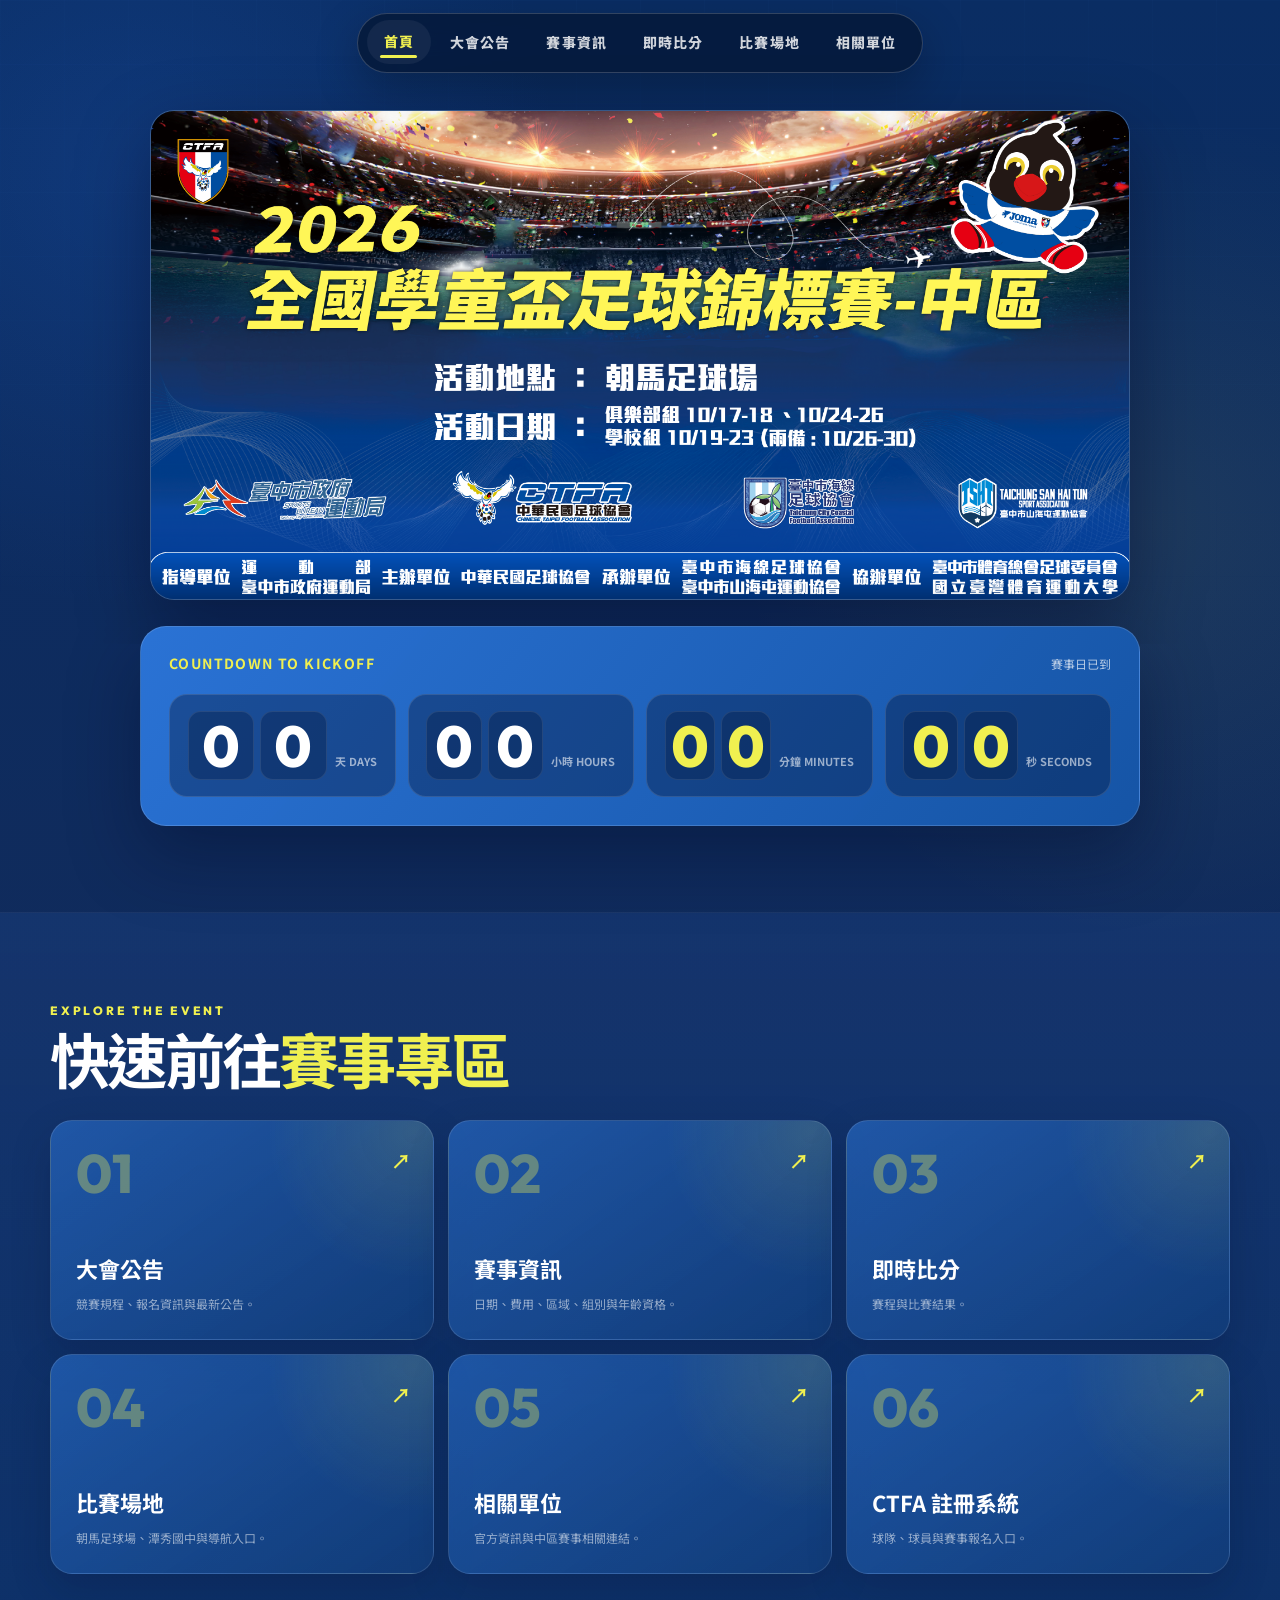
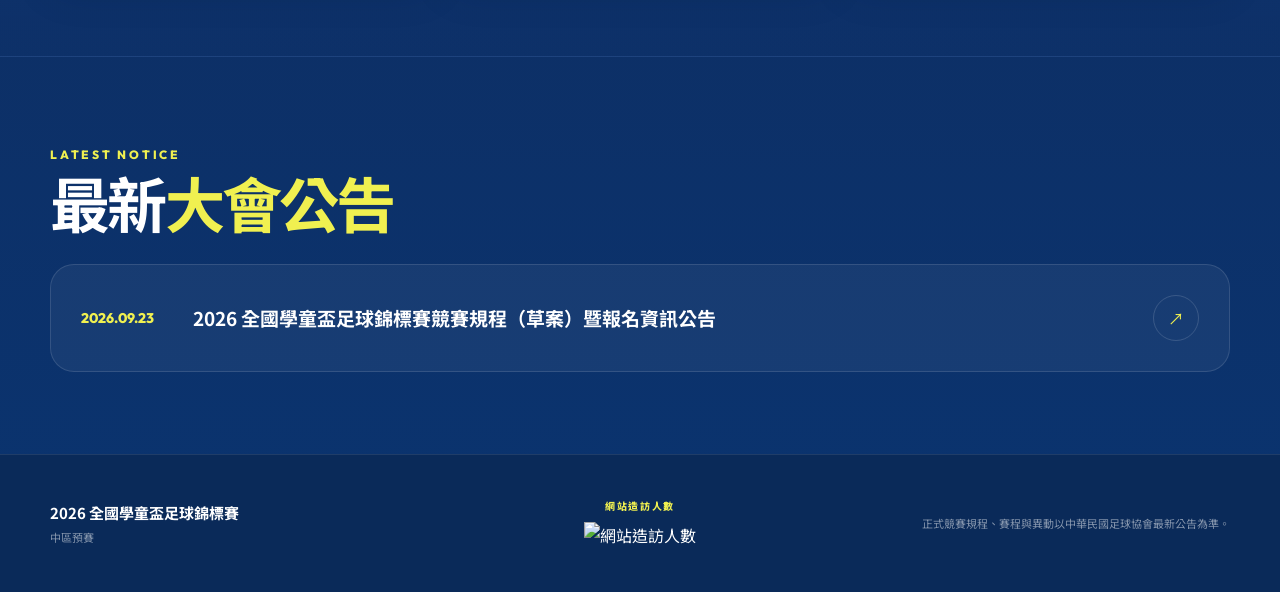
==== index.html @ fc4a9032 "Add files via upload" ====
<!DOCTYPE html>
<html lang="zh-Hant">
<head>
  <meta charset="UTF-8">
  <meta name="viewport" content="width=device-width, initial-scale=1">
  <meta name="description" content="2026 全國學童盃足球錦標賽中區預賽賽事資訊">
  <meta name="theme-color" content="#1554a6">
  <title>2026 全國學童盃足球錦標賽｜中區預賽</title>
  <link rel="preconnect" href="https://fonts.googleapis.com">
  <link rel="preconnect" href="https://fonts.gstatic.com" crossorigin>
  <link href="https://fonts.googleapis.com/css2?family=Noto+Sans+TC:wght@400;500;600;700;800;900&family=Outfit:wght@600;700;800&display=swap" rel="stylesheet">
  <link rel="stylesheet" href="style.css">
</head>
<body>
  <main class="site-main">
    <section class="home-hero">
      <div class="poster-stage" data-parallax data-reveal>
        <img src="主視覺.png" alt="2026 全國學童盃足球錦標賽中區主視覺">
        <div class="poster-sheen" aria-hidden="true"></div>
      </div>
    </section>

    <section class="countdown-section">
      <div class="countdown-panel" data-countdown-target="2026-10-17T00:00:00+08:00" data-reveal>
        <div class="countdown-header">
          <strong>COUNTDOWN TO KICKOFF</strong>
          <p class="countdown-caption">距離 10 月 17 日中區預賽首日</p>
        </div>
        <div class="countdown-grid" aria-label="賽事倒數">
          <div class="countdown-item" data-count-unit-name="days">
            <span class="count-digits" aria-label="天">
              <span class="count-digit" data-count-digit="days-tens">0</span>
              <span class="count-digit" data-count-digit="days-ones">0</span>
            </span>
            <small>天 DAYS</small>
          </div>
          <div class="countdown-item" data-count-unit-name="hours">
            <span class="count-digits" aria-label="小時">
              <span class="count-digit" data-count-digit="hours-tens">0</span>
              <span class="count-digit" data-count-digit="hours-ones">0</span>
            </span>
            <small>小時 HOURS</small>
          </div>
          <div class="countdown-item" data-count-unit-name="minutes">
            <span class="count-digits" aria-label="分鐘">
              <span class="count-digit" data-count-digit="minutes-tens">0</span>
              <span class="count-digit" data-count-digit="minutes-ones">0</span>
            </span>
            <small>分鐘 MINUTES</small>
          </div>
          <div class="countdown-item" data-count-unit-name="seconds">
            <span class="count-digits" aria-label="秒">
              <span class="count-digit" data-count-digit="seconds-tens">0</span>
              <span class="count-digit" data-count-digit="seconds-ones">0</span>
            </span>
            <small>秒 SECONDS</small>
          </div>
        </div>
      </div>
    </section>

    <section class="home-section alt">
      <div class="section-heading section-heading-single" data-reveal>
        <div>
          <span class="page-kicker">EXPLORE THE EVENT</span>
          <h2>快速前往<strong>賽事專區</strong></h2>
        </div>
      </div>
      <div class="gateway-grid">
        <a class="gateway-card" href="announcements.html" data-tilt data-reveal>
          <span class="gateway-index">01</span><b>↗</b>
          <h3>大會公告</h3><p>競賽規程、報名資訊與最新公告。</p>
        </a>
        <a class="gateway-card" href="event-info.html" data-tilt data-reveal data-reveal-delay="80">
          <span class="gateway-index">02</span><b>↗</b>
          <h3>賽事資訊</h3><p>日期、費用、區域、組別與年齡資格。</p>
        </a>
        <a class="gateway-card" href="live-scores.html" data-tilt data-reveal data-reveal-delay="160">
          <span class="gateway-index">03</span><b>↗</b>
          <h3>即時比分</h3><p>賽程與比賽結果。</p>
        </a>
        <a class="gateway-card" href="venue-map.html" data-tilt data-reveal>
          <span class="gateway-index">04</span><b>↗</b>
          <h3>比賽場地</h3><p>朝馬足球場、潭秀國中與導航入口。</p>
        </a>
        <a class="gateway-card" href="partners.html" data-tilt data-reveal data-reveal-delay="80">
          <span class="gateway-index">05</span><b>↗</b>
          <h3>相關單位</h3><p>官方資訊與中區賽事相關連結。</p>
        </a>
        <a class="gateway-card" href="https://ctfaid.ctfa.com.tw/" target="_blank" rel="noopener noreferrer" data-tilt data-reveal data-reveal-delay="160">
          <span class="gateway-index">06</span><b>↗</b>
          <h3>CTFA 註冊系統</h3><p>球隊、球員與賽事報名入口。</p>
        </a>
      </div>
    </section>

    <section class="home-section">
      <div class="section-heading section-heading-single" data-reveal>
        <div>
          <span class="page-kicker">LATEST NOTICE</span>
          <h2>最新<strong>大會公告</strong></h2>
        </div>
      </div>
      <article class="news-teaser" data-reveal>
        <time class="news-date" datetime="2026-09-23">2026.09.23</time>
        <div>
          <h3>2026 全國學童盃足球錦標賽競賽規程（草案）暨報名資訊公告</h3>
        </div>
        <a class="round-link" href="announcements.html" aria-label="前往大會公告">↗</a>
      </article>
    </section>
  </main>

  <script src="toolbar.js"></script>
  <script src="app.js"></script>
</body>
</html>
---- style.css ----
:root {
  --navy-950: #102b5c;
  --navy-900: #123d7a;
  --blue-800: #1554a6;
  --blue-700: #1e63c6;
  --blue-600: #2b74d6;
  --blue-500: #3b82f6;
  --event-yellow: #f0f050;
  --event-yellow-2: #fff86b;
  --paper: #f0f0f0;
  --white: #fff;
  --ink: #101010;
  --muted: #aebee2;
  --panel: rgba(12, 38, 86, .82);
  --line: rgba(255, 255, 255, .15);
  --shadow: 0 24px 70px rgba(0, 8, 35, .34);
  --radius: 24px;
  --header-height: 86px;
}

* { box-sizing: border-box; }
html {
  min-height: 100%;
  scroll-behavior: smooth;
  scroll-padding-top: calc(var(--header-height) + 20px);
}
body {
  min-height: 100vh;
  margin: 0;
  color: var(--white);
  background:
    radial-gradient(circle at 10% 8%, rgba(31, 94, 199, .24), transparent 27rem),
    radial-gradient(circle at 90% 24%, rgba(240, 240, 80, .07), transparent 26rem),
    linear-gradient(180deg, #0a2d63 0%, var(--navy-950) 45%, #0a3470 100%);
  font-family: "Noto Sans TC", "Microsoft JhengHei", system-ui, sans-serif;
  line-height: 1.7;
  overflow-x: hidden;
  -webkit-font-smoothing: antialiased;
}
body::before {
  content: "";
  position: fixed;
  inset: 0;
  z-index: -2;
  pointer-events: none;
  opacity: .18;
  background-image:
    linear-gradient(rgba(102, 157, 255, .16) 1px, transparent 1px),
    linear-gradient(90deg, rgba(102, 157, 255, .12) 1px, transparent 1px);
  background-size: 64px 64px;
  mask-image: linear-gradient(to bottom, rgba(0,0,0,.9), transparent 82%);
}
body.mobile-menu-open { overflow: hidden; }
a { color: inherit; }
img { display: block; max-width: 100%; }
button, select, input { font: inherit; }
button, a { -webkit-tap-highlight-color: transparent; }
::selection { color: var(--ink); background: var(--event-yellow); }

.global-header {
  position: fixed;
  inset: 0 0 auto;
  z-index: 1000;
  height: var(--header-height);
  display: flex;
  justify-content: center;
  align-items: center;
  padding: 14px 24px;
  pointer-events: none;
}
.desktop-nav {
  width: max-content;
  max-width: calc(100vw - 48px);
  min-height: 58px;
  padding: 7px 9px;
  display: flex;
  align-items: center;
  justify-content: center;
  gap: 2px;
  border: 1px solid rgba(255,255,255,.18);
  border-radius: 999px;
  background: rgba(7, 24, 54, .84);
  box-shadow: 0 16px 44px rgba(0,0,0,.25);
  backdrop-filter: blur(18px) saturate(135%);
  pointer-events: auto;
}
.nav-link {
  position: relative;
  padding: 10px 17px;
  color: rgba(255,255,255,.82);
  border-radius: 999px;
  text-decoration: none;
  font-size: 14px;
  font-weight: 800;
  letter-spacing: .08em;
  white-space: nowrap;
  transition: color .25s ease, background .25s ease, transform .25s ease;
}
.nav-link::after {
  content: "";
  position: absolute;
  left: 21%;
  right: 21%;
  bottom: 6px;
  height: 3px;
  background: var(--event-yellow);
  border-radius: 6px;
  transform: scaleX(0);
  transform-origin: center;
  transition: transform .25s ease;
}
.nav-link:hover,
.nav-link:focus-visible,
.nav-link.active {
  color: var(--event-yellow);
  background: rgba(255,255,255,.055);
  transform: translateY(-1px);
}
.nav-link.active::after,
.nav-link:hover::after { transform: scaleX(1); }
.mobile-topbar, .mobile-drawer, .mobile-overlay { display: none; }

.global-footer {
  position: relative;
  z-index: 3;
  padding: 42px 24px;
  border-top: 1px solid rgba(255,255,255,.09);
  background: #0a2a59;
}
.footer-inner {
  width: min(1180px, 100%);
  margin: 0 auto;
  display: grid;
  grid-template-columns: minmax(260px, 1fr) auto minmax(260px, 1fr);
  align-items: center;
  gap: 28px;
}
.footer-event { display: grid; gap: 2px; }
.footer-event strong { color: #fff; font-size: 15px; }
.footer-event span, .footer-inner > p {
  margin: 0;
  color: rgba(255,255,255,.5);
  font-size: 11px;
}
.visitor-counter {
  min-width: 150px;
  display: grid;
  justify-items: center;
  gap: 8px;
}
.visitor-counter span {
  color: var(--event-yellow);
  font-size: 10px;
  font-weight: 800;
  letter-spacing: .16em;
}
.visitor-counter img { min-height: 20px; }
.footer-inner > p { text-align: right; }

.site-main { min-height: calc(100vh - 140px); }
.content-shell { width: min(1180px, calc(100% - 48px)); margin: 0 auto; }

.home-hero {
  min-height: 0;
  position: relative;
  overflow: hidden;
  padding: calc(var(--header-height) + 24px) 24px 44px;
  isolation: isolate;
}
.poster-stage {
  width: min(980px, calc(100% - 80px));
  aspect-ratio: 2 / 1;
  position: relative;
  overflow: hidden;
  margin: 0 auto;
  border: 1px solid rgba(255,255,255,.16);
  border-radius: 24px;
  background: var(--navy-900);
  box-shadow: 0 26px 72px rgba(0,4,28,.38);
}
.poster-stage img {
  width: 100%;
  height: 100%;
  object-fit: cover;
  object-position: center;
  transform: translate(var(--parallax-x, 0), var(--parallax-y, 0)) scale(1.012);
  transition: transform .18s ease-out;
}
.poster-sheen {
  position: absolute;
  inset: 0;
  overflow: hidden;
  pointer-events: none;
}
.poster-sheen::after {
  content: "";
  width: 38%;
  height: 180%;
  position: absolute;
  left: -55%;
  top: -40%;
  opacity: .16;
  background: linear-gradient(90deg, transparent, #fff, transparent);
  transform: rotate(14deg);
  animation: posterSweep 7s ease-in-out infinite;
}
@keyframes posterSweep {
  0%, 22% { left: -55%; }
  65%, 100% { left: 125%; }
}
.page-kicker {
  color: var(--event-yellow);
  font-family: "Outfit", "Arial Black", sans-serif;
  font-size: 12px;
  font-weight: 800;
  letter-spacing: .23em;
  text-transform: uppercase;
}

.countdown-section {
  position: relative;
  z-index: 4;
  margin-top: -18px;
  padding: 0 24px 86px;
}
.countdown-panel {
  width: min(1000px, 100%);
  margin: 0 auto;
  padding: 25px 28px 28px;
  border: 1px solid rgba(255,255,255,.14);
  border-radius: 26px;
  background:
    linear-gradient(130deg, rgba(43,116,214,.96), rgba(21,84,166,.97)),
    var(--blue-800);
  box-shadow: 0 30px 70px rgba(0,10,40,.38);
}
.countdown-header {
  margin-bottom: 18px;
  display: flex;
  justify-content: space-between;
  align-items: center;
  gap: 16px;
}
.countdown-header strong { color: var(--event-yellow); font-size: 14px; letter-spacing: .1em; }
.countdown-caption { margin: 0; color: rgba(255,255,255,.68); font-size: 12px; }
.countdown-grid {
  display: grid;
  grid-template-columns: repeat(4, minmax(0, 1fr));
  gap: 12px;
}
.countdown-item {
  min-width: 0;
  padding: clamp(10px, 1.35vw, 16px) clamp(10px, 1.4vw, 18px);
  display: grid;
  grid-template-columns: 1fr auto;
  align-items: end;
  gap: clamp(5px, .7vw, 8px);
  overflow: hidden;
  border: 1px solid rgba(255,255,255,.12);
  border-radius: 18px;
  background: rgba(3,19,50,.36);
}
.countdown-item small {
  padding-bottom: 9px;
  color: rgba(255,255,255,.58);
  font-size: 11px;
  font-weight: 700;
}
.count-digits {
  min-width: 0;
  display: grid;
  grid-template-columns: repeat(2, minmax(0, 1fr));
  gap: clamp(3px, .45vw, 7px);
}
.count-digit {
  height: clamp(48px, 5.4vw, 69px);
  position: relative;
  display: grid;
  place-items: center;
  overflow: hidden;
  color: #fff;
  border: 1px solid rgba(255,255,255,.09);
  border-radius: clamp(9px, 1vw, 13px);
  background: rgba(4, 25, 62, .35);
  font-family: "Outfit", "Arial Black", sans-serif;
  font-size: clamp(2rem, 4.5vw, 4.1rem);
  font-weight: 800;
  line-height: 1;
  font-variant-numeric: tabular-nums;
}
.countdown-item[data-count-unit-name="minutes"] .count-digit,
.countdown-item[data-count-unit-name="seconds"] .count-digit { color: var(--event-yellow); }
.count-digit .roll-old,
.count-digit .roll-new {
  position: absolute;
  inset: 0;
  display: grid;
  place-items: center;
}
.count-digit .roll-new { transform: translateY(-100%); }
.count-digit.is-rolling .roll-old { animation: rollOutDown .7s cubic-bezier(.2,.75,.2,1) forwards; }
.count-digit.is-rolling .roll-new { animation: rollInDown .7s cubic-bezier(.2,.75,.2,1) forwards; }
@keyframes rollOutDown {
  from { transform: translateY(0); opacity: 1; }
  to { transform: translateY(100%); opacity: .1; }
}
@keyframes rollInDown {
  from { transform: translateY(-100%); opacity: .1; }
  to { transform: translateY(0); opacity: 1; }
}

.home-section { padding: 82px 24px; }
.home-section.alt {
  border-top: 1px solid rgba(255,255,255,.05);
  border-bottom: 1px solid rgba(255,255,255,.05);
  background: linear-gradient(180deg, rgba(59,130,246,.11), rgba(15,53,112,.22));
}
.section-heading {
  width: min(1180px, 100%);
  margin: 0 auto 32px;
  display: grid;
  grid-template-columns: 1fr minmax(280px, 470px);
  gap: 36px;
  align-items: end;
}
.section-heading-single { grid-template-columns: 1fr; }
.section-heading h2 {
  margin: 6px 0 0;
  color: #fff;
  font-size: clamp(2.2rem, 4.7vw, 4rem);
  line-height: 1;
  letter-spacing: -.045em;
}
.section-heading h2 strong { color: var(--event-yellow); }
.section-heading > p { margin: 0; color: rgba(255,255,255,.58); font-size: 13px; }

.gateway-grid {
  width: min(1180px, 100%);
  margin: 0 auto;
  display: grid;
  grid-template-columns: repeat(3, minmax(0, 1fr));
  gap: 14px;
}
.gateway-card {
  min-height: 220px;
  position: relative;
  overflow: hidden;
  padding: 25px;
  display: flex;
  flex-direction: column;
  border: 1px solid rgba(255,255,255,.12);
  border-radius: 22px;
  background:
    radial-gradient(circle at 95% 5%, rgba(240,240,80,.12), transparent 35%),
    linear-gradient(145deg, rgba(43,116,214,.56), rgba(18,61,122,.88));
  box-shadow: 0 15px 40px rgba(0,8,35,.18);
  text-decoration: none;
  transform: perspective(900px) rotateX(var(--tilt-x, 0deg)) rotateY(var(--tilt-y, 0deg));
  transform-style: preserve-3d;
  transition: transform .22s ease, border-color .22s ease, box-shadow .22s ease;
}
.gateway-card:hover {
  border-color: rgba(240,240,80,.48);
  box-shadow: 0 24px 55px rgba(8,53,130,.3);
}
.gateway-index {
  color: rgba(240,240,80,.34);
  font-family: "Outfit", sans-serif;
  font-size: 54px;
  font-weight: 800;
  line-height: 1;
}
.gateway-card h3 { margin: auto 0 6px; font-size: 22px; }
.gateway-card p { margin: 0; color: rgba(255,255,255,.55); font-size: 12px; }
.gateway-card b {
  position: absolute;
  right: 22px;
  top: 23px;
  color: var(--event-yellow);
  font-size: 20px;
}
.news-teaser {
  width: min(1180px, 100%);
  margin: 0 auto;
  padding: 30px;
  display: grid;
  grid-template-columns: auto 1fr auto;
  align-items: center;
  gap: 24px;
  border: 1px solid rgba(255,255,255,.12);
  border-radius: 24px;
  background: rgba(255,255,255,.05);
}
.news-date {
  min-width: 88px;
  color: var(--event-yellow);
  font-family: "Outfit", sans-serif;
  font-size: 14px;
  font-weight: 800;
}
.news-teaser h3 { margin: 0; font-size: 19px; }
.news-teaser p { margin: 5px 0 0; color: rgba(255,255,255,.55); font-size: 12px; }
.round-link {
  width: 46px;
  height: 46px;
  display: grid;
  place-items: center;
  border: 1px solid rgba(255,255,255,.15);
  border-radius: 50%;
  color: var(--event-yellow);
  text-decoration: none;
  transition: transform .25s ease, background .25s ease;
}
.round-link:hover { transform: rotate(-10deg) scale(1.08); background: rgba(240,240,80,.08); }

[data-reveal] {
  opacity: 0;
  transform: translateY(28px);
  transition: opacity .75s ease, transform .75s cubic-bezier(.2,.75,.2,1);
}
[data-reveal].is-visible { opacity: 1; transform: translateY(0); }

.page-hero {
  min-height: 370px;
  position: relative;
  overflow: hidden;
  display: grid;
  place-items: end start;
  padding: calc(var(--header-height) + 70px) 24px 62px;
  background:
    radial-gradient(circle at 82% 10%, rgba(240,240,80,.16), transparent 24rem),
    linear-gradient(135deg, rgba(59,130,246,.78), rgba(18,61,122,.98));
}
.page-hero::before {
  content: "";
  position: absolute;
  inset: 0;
  opacity: .23;
  background-image: url("主視覺.jpg");
  background-size: cover;
  background-position: center;
  mix-blend-mode: luminosity;
}
.page-hero::after {
  content: "";
  position: absolute;
  inset: auto 0 0;
  height: 55%;
  background: linear-gradient(transparent, #0d376f);
}
.page-hero-inner {
  width: min(1180px, 100%);
  margin: 0 auto;
  position: relative;
  z-index: 2;
}
.page-hero h1 {
  max-width: 800px;
  margin: 7px 0 10px;
  color: var(--event-yellow);
  font-size: clamp(3rem, 7vw, 6rem);
  font-weight: 900;
  line-height: .96;
  letter-spacing: -.055em;
  text-shadow: 0 .075em 0 var(--ink), 0 .14em .18em rgba(0,0,0,.38);
}
.page-hero p { max-width: 650px; margin: 0; color: rgba(255,255,255,.75); font-size: 14px; }
.page-content { padding: 68px 24px 96px; }

.notice-list {
  width: min(980px, 100%);
  margin: 0 auto;
  display: grid;
  gap: 14px;
}
.promo-banner {
  width: min(1100px, 100%);
  margin: 0 auto 34px;
  overflow: hidden;
  border: 1px solid rgba(255,255,255,.13);
  border-radius: 24px;
  box-shadow: var(--shadow);
  transform: perspective(1200px) rotateX(var(--tilt-x, 0deg)) rotateY(var(--tilt-y, 0deg));
  transition: transform .22s ease, box-shadow .25s ease;
}
.promo-banner:hover { box-shadow: 0 30px 80px rgba(9,55,135,.32); }
.promo-banner img { width: 100%; height: auto; }
.notice-card {
  padding: 25px 27px;
  display: grid;
  grid-template-columns: 110px 1fr auto;
  align-items: center;
  gap: 22px;
  border: 1px solid rgba(255,255,255,.11);
  border-radius: 20px;
  background: rgba(255,255,255,.045);
  transition: transform .24s ease, border-color .24s ease, background .24s ease;
}
.notice-card:hover {
  transform: translateX(5px);
  border-color: rgba(240,240,80,.34);
  background: rgba(59,130,246,.17);
}
.notice-card time { color: var(--event-yellow); font-family: "Outfit",sans-serif; font-weight: 800; }
.notice-card h2 { margin: 0; font-size: 18px; line-height: 1.5; }
.notice-card p { margin: 5px 0 0; color: rgba(255,255,255,.52); font-size: 12px; }
.notice-card a { color: var(--event-yellow); text-decoration: none; font-weight: 800; font-size: 13px; }
.status-pill {
  display: inline-flex;
  align-items: center;
  gap: 7px;
  width: max-content;
  padding: 5px 10px;
  border: 1px solid rgba(240,240,80,.25);
  border-radius: 999px;
  color: var(--event-yellow);
  background: rgba(240,240,80,.06);
  font-size: 10px;
  font-weight: 800;
  letter-spacing: .08em;
}
.status-pill::before {
  content: "";
  width: 6px;
  height: 6px;
  background: currentColor;
  border-radius: 50%;
  box-shadow: 0 0 12px currentColor;
}

.info-grid {
  width: min(1180px, 100%);
  margin: 0 auto 22px;
  display: grid;
  grid-template-columns: repeat(2, minmax(0, 1fr));
  gap: 14px;
}
.info-panel {
  min-height: 220px;
  padding: 27px;
  position: relative;
  overflow: hidden;
  border: 1px solid rgba(255,255,255,.11);
  border-radius: 22px;
  background: linear-gradient(145deg, rgba(59,130,246,.24), rgba(18,61,122,.82));
}
.info-panel .number {
  position: absolute;
  right: 18px;
  top: 10px;
  color: rgba(240,240,80,.10);
  font-family: "Outfit",sans-serif;
  font-size: 66px;
  font-weight: 800;
}
.info-panel > span { color: var(--event-yellow); font-size: 11px; font-weight: 800; letter-spacing: .12em; }
.info-panel h2 { max-width: 80%; margin: 36px 0 9px; font-size: clamp(22px,3vw,32px); line-height: 1.25; }
.info-panel p { margin: 0; color: rgba(255,255,255,.56); font-size: 12px; }
.category-panel {
  width: min(1180px, 100%);
  margin: 22px auto 0;
  padding: 26px;
  border: 1px solid rgba(255,255,255,.11);
  border-radius: 22px;
  background: rgba(255,255,255,.035);
}
.category-panel h2 { margin: 0 0 20px; font-size: 22px; }
.category-table-wrap { overflow-x: auto; }
.category-table { width: 100%; min-width: 720px; border-collapse: collapse; }
.category-table th, .category-table td {
  padding: 14px 16px;
  border-bottom: 1px solid rgba(255,255,255,.08);
  text-align: left;
  font-size: 12px;
}
.category-table thead th { color: rgba(255,255,255,.42); font-size: 10px; letter-spacing: .09em; }
.category-table tbody th { color: #fff; }
.category-table td.mark { color: var(--event-yellow); font-size: 14px; }
.category-table tr:last-child th, .category-table tr:last-child td { border-bottom: 0; }
.age-cards {
  width: min(1180px, 100%);
  margin: 14px auto 0;
  display: grid;
  grid-template-columns: repeat(3,minmax(0,1fr));
  gap: 12px;
}
.age-card {
  padding: 20px;
  border: 1px solid rgba(255,255,255,.10);
  border-radius: 18px;
  background: rgba(59,130,246,.13);
}
.age-card strong { display: block; color: var(--event-yellow); font-size: 14px; }
.age-card span { color: rgba(255,255,255,.58); font-size: 12px; }

.venue-grid {
  width: min(1080px, 100%);
  margin: 0 auto;
  display: grid;
  grid-template-columns: repeat(2,minmax(0,1fr));
  gap: 16px;
}
.venue-card {
  position: relative;
  overflow: hidden;
  border: 1px solid rgba(255,255,255,.12);
  border-radius: 24px;
  background:
    linear-gradient(150deg, rgba(59,130,246,.40), rgba(18,61,122,.90));
  transition: border-color .25s ease, box-shadow .25s ease;
}
.venue-card:hover { border-color: rgba(240,240,80,.38); box-shadow: 0 24px 55px rgba(6,51,135,.25); }
.venue-map-embed {
  width: 100%;
  aspect-ratio: 16 / 10;
  overflow: hidden;
  border-bottom: 1px solid rgba(255,255,255,.12);
}
.venue-map-embed iframe {
  width: 100%;
  height: 100%;
  display: block;
  border: 0;
}
.venue-card-body { padding: 24px 26px 26px; }
.venue-card-body > span { color: var(--event-yellow); font-size: 11px; font-weight: 800; }
.venue-card-body h2 { margin: 5px 0; font-size: 25px; }
.venue-card-body address { color: rgba(255,255,255,.68); font-size: 12px; font-style: normal; }
.venue-card-body a {
  display: inline-block;
  margin-top: 18px;
  color: var(--event-yellow);
  text-decoration: none;
  font-size: 12px;
  font-weight: 800;
}
.venue-note {
  width: min(1080px,100%);
  margin: 18px auto 0;
  color: rgba(255,255,255,.48);
  font-size: 11px;
  text-align: center;
}

.partner-grid {
  width: min(980px, 100%);
  margin: 0 auto;
  display: grid;
  grid-template-columns: repeat(3,minmax(0,1fr));
  gap: 16px;
}
.partner-card {
  min-height: 310px;
  padding: 28px;
  display: flex;
  flex-direction: column;
  align-items: center;
  justify-content: center;
  text-align: center;
  border: 1px solid rgba(255,255,255,.11);
  border-radius: 24px;
  background: rgba(255,255,255,.045);
  text-decoration: none;
  transition: transform .25s ease, border-color .25s ease, box-shadow .25s ease;
}
.partner-card:hover {
  transform: translateY(-5px);
  border-color: rgba(240,240,80,.34);
  box-shadow: 0 24px 55px rgba(8,48,120,.22);
}
.partner-logo {
  width: 100%;
  height: 138px;
  display: grid;
  place-items: center;
  margin-bottom: 18px;
  padding: 15px;
  border-radius: 18px;
  background: #fff;
}
.partner-logo img { max-width: 78%; max-height: 108px; object-fit: contain; }
.partner-card > span { color: var(--event-yellow); font-size: 10px; font-weight: 800; letter-spacing: .12em; }
.partner-card strong { margin-top: 8px; font-size: 20px; }
.partner-card small { margin-top: 4px; color: rgba(255,255,255,.48); font-family:"Outfit",sans-serif; }

.scores-shell { width: min(1100px,100%); margin: 0 auto; }
.scores-waiting {
  min-height: 400px;
  padding: 50px 24px;
  display: grid;
  place-items: center;
  text-align: center;
  border: 1px solid rgba(255,255,255,.12);
  border-radius: 26px;
  background:
    radial-gradient(circle at center, rgba(59,130,246,.30), transparent 54%),
    rgba(255,255,255,.035);
}
.waiting-icon {
  width: 94px;
  height: 94px;
  position: relative;
  display: grid;
  place-items: center;
  margin: 0 auto 20px;
  border: 1px solid rgba(240,240,80,.35);
  border-radius: 50%;
  color: var(--event-yellow);
  font-size: 39px;
}
.waiting-icon::before, .waiting-icon::after {
  content: "";
  position: absolute;
  inset: -8px;
  border: 1px solid rgba(240,240,80,.13);
  border-radius: 50%;
  animation: pulseRing 2.3s ease-out infinite;
}
.waiting-icon::after { animation-delay: 1.1s; }
@keyframes pulseRing {
  from { transform: scale(.88); opacity: .85; }
  to { transform: scale(1.35); opacity: 0; }
}
.scores-waiting h2 { margin: 0; color: var(--event-yellow); font-size: clamp(2rem,5vw,3.6rem); }
.scores-waiting p { max-width: 570px; margin: 12px auto 0; color: rgba(255,255,255,.58); font-size: 13px; }
.score-toolbar {
  margin-bottom: 20px;
  display: flex;
  align-items: center;
  justify-content: space-between;
  gap: 14px;
}
.score-select {
  min-width: 290px;
  padding: 12px 42px 12px 17px;
  color: #fff;
  border: 1px solid rgba(255,255,255,.16);
  border-radius: 999px;
  background: #1554a6;
  outline: 0;
}
.score-updated { color: rgba(255,255,255,.45); font-size: 11px; }
.score-output { display: grid; gap: 22px; }
.score-day {
  padding: 22px;
  border: 1px solid rgba(255,255,255,.10);
  border-radius: 22px;
  background: rgba(255,255,255,.035);
}
.score-day h3 {
  width: max-content;
  margin: 0 0 14px;
  padding: 5px 11px;
  color: var(--ink);
  border-radius: 999px;
  background: var(--event-yellow);
  font-size: 12px;
}
.score-list { display: grid; gap: 8px; }
.score-row {
  padding: 14px 16px;
  border: 1px solid rgba(255,255,255,.07);
  border-radius: 15px;
  background: rgba(8,30,68,.62);
}
.score-meta { margin-bottom: 7px; color: rgba(255,255,255,.45); font-size: 10px; }
.score-core {
  display: grid;
  grid-template-columns: minmax(0,1fr) 88px minmax(0,1fr);
  align-items: center;
  gap: 10px;
}
.score-core strong { font-size: 14px; }
.score-core strong:first-child { text-align: right; }
.score-core strong:last-child { text-align: left; }
.score-core b { color: var(--event-yellow); text-align: center; font-family:"Outfit",sans-serif; font-size: 23px; }
.score-empty {
  padding: 60px 20px;
  color: rgba(255,255,255,.56);
  text-align: center;
  border: 1px dashed rgba(255,255,255,.15);
  border-radius: 18px;
}

@media (max-width: 1000px) {
  .gateway-grid { grid-template-columns: repeat(2,minmax(0,1fr)); }
  .footer-inner { grid-template-columns: 1fr auto; }
  .footer-inner > p { grid-column: 1 / -1; text-align: center; }
  .partner-grid { grid-template-columns: repeat(2,minmax(0,1fr)); }
}

@media (max-width: 820px) {
  :root { --header-height: 72px; }
  .global-header {
    height: var(--header-height);
    display: block;
    padding: 10px 12px;
    pointer-events: none;
  }
  .desktop-nav { display: none; }
  .mobile-topbar {
    width: 100%;
    height: 52px;
    position: relative;
    z-index: 1003;
    display: grid;
    grid-template-columns: 42px minmax(0, 1fr) 42px;
    align-items: center;
    border: 1px solid rgba(255,255,255,.17);
    border-radius: 17px;
    background: rgba(18,61,122,.90);
    box-shadow: 0 12px 35px rgba(0,0,0,.24);
    backdrop-filter: blur(16px);
    pointer-events: auto;
  }
  .mobile-title {
    grid-column: 2;
    justify-self: center;
    color: #fff;
    text-decoration: none;
    font-size: 14px;
    font-weight: 900;
    letter-spacing: .08em;
  }
  .menu-toggle {
    width: 42px;
    height: 42px;
    position: static;
    grid-column: 3;
    justify-self: end;
    border: 0;
    border-radius: 13px;
    background: transparent;
    cursor: pointer;
  }
  .menu-toggle span {
    width: 20px;
    height: 2px;
    display: block;
    margin: 4px auto;
    background: var(--event-yellow);
    transition: transform .25s ease, opacity .25s ease;
  }
  .menu-toggle.open span:nth-child(1) { transform: translateY(6px) rotate(45deg); }
  .menu-toggle.open span:nth-child(2) { opacity: 0; }
  .menu-toggle.open span:nth-child(3) { transform: translateY(-6px) rotate(-45deg); }
  .mobile-overlay {
    display: block;
    position: fixed;
    inset: 0;
    z-index: 1001;
    opacity: 0;
    background: rgba(0,6,22,.66);
    backdrop-filter: blur(3px);
    transition: opacity .28s ease;
    pointer-events: none;
  }
  .mobile-overlay.open { opacity: 1; pointer-events: auto; }
  .mobile-drawer {
    width: min(86vw, 390px);
    height: 100dvh;
    position: fixed;
    top: 0;
    right: 0;
    z-index: 1002;
    padding: 28px 25px 40px;
    display: flex;
    flex-direction: column;
    gap: 5px;
    border-left: 1px solid rgba(255,255,255,.12);
    background:
      radial-gradient(circle at 100% 0%, rgba(240,240,80,.10), transparent 30%),
      rgba(6,20,47,.97);
    box-shadow: -25px 0 60px rgba(0,0,0,.35);
    transform: translateX(105%);
    transition: transform .35s cubic-bezier(.2,.75,.2,1);
    pointer-events: auto;
  }
  .mobile-drawer.open { transform: translateX(0); }
  .mobile-drawer-head {
    margin: 40px 0 20px;
    padding-bottom: 20px;
    display: grid;
    border-bottom: 1px solid rgba(255,255,255,.10);
  }
  .mobile-drawer-head strong { color: var(--event-yellow); font-size: 23px; }
  .mobile-drawer-head small { color: rgba(255,255,255,.45); font-size: 10px; }
  .mobile-drawer .nav-link {
    padding: 12px 4px;
    border-radius: 0;
    border-bottom: 1px solid rgba(255,255,255,.06);
    font-size: 16px;
  }
  .mobile-drawer .nav-link::after { display: none; }
  .home-hero {
    min-height: 0;
    padding: 94px 14px 38px;
  }
  .poster-stage {
    width: min(720px, 100%);
    border-radius: 18px;
  }
  .poster-stage img { transform: scale(1.005); }
  .countdown-section { margin-top: 0; padding: 0 18px 64px; }
  .countdown-panel { padding: 20px; }
  .countdown-header { align-items: flex-start; flex-direction: column; gap: 3px; }
  .countdown-grid { grid-template-columns: repeat(2, minmax(0, 1fr)); }
  .section-heading { grid-template-columns: 1fr; gap: 13px; }
  .gateway-grid { grid-template-columns: 1fr 1fr; }
  .news-teaser { grid-template-columns: 1fr auto; }
  .news-date { grid-column: 1 / -1; }
  .info-grid { grid-template-columns: 1fr; }
  .age-cards { grid-template-columns: 1fr; }
  .venue-grid, .partner-grid { grid-template-columns: 1fr; }
  .venue-map-embed {
    aspect-ratio: auto;
    height: 150px;
  }
  .notice-card { grid-template-columns: 1fr auto; }
  .notice-card time { grid-column: 1 / -1; }
  .page-hero { min-height: 330px; padding: 120px 20px 50px; }
  .page-content { padding: 52px 18px 80px; }
  .footer-inner { grid-template-columns: 1fr; text-align: center; justify-items: center; }
  .footer-event { justify-items: center; }
  .footer-inner > p { grid-column: auto; text-align: center; }
}

@media (max-width: 560px) {
  .home-hero { min-height: 0; }
  .venue-map-embed { height: 120px; }
  .countdown-panel { border-radius: 20px; padding: 17px 13px 15px; }
  .countdown-grid { grid-template-columns: repeat(2, minmax(0, 1fr)); gap: 7px; }
  .countdown-item {
    min-height: 86px;
    padding: 9px 7px 8px;
    grid-template-columns: 1fr;
    gap: 0;
    align-items: center;
    text-align: center;
  }
  .countdown-item small { padding: 0; font-size: 9px; order: 2; }
  .count-digits { width: 100%; gap: 4px; }
  .count-digit {
    height: clamp(42px, 12vw, 52px);
    border-radius: 9px;
    font-size: clamp(1.9rem, 9vw, 2.8rem);
  }
  .home-section { padding: 64px 18px; }
  .gateway-grid {
    grid-template-columns: repeat(3, minmax(0, 1fr));
    gap: 8px;
  }
  .gateway-card {
    min-height: 108px;
    padding: 12px 9px;
    align-items: center;
    justify-content: center;
    text-align: center;
    border-radius: 15px;
  }
  .gateway-index { display: none; }
  .gateway-card h3 {
    margin: 0;
    font-size: 13px;
    line-height: 1.35;
  }
  .gateway-card p { display: none; }
  .gateway-card b {
    right: 8px;
    top: 6px;
    font-size: 12px;
  }
  .news-teaser { padding: 22px; }
  .news-teaser h3 { font-size: 16px; }
  .page-hero h1 { font-size: clamp(2.8rem, 15vw, 4.6rem); }
  .notice-card { padding: 20px; }
  .notice-card h2 { font-size: 16px; }
  .notice-card a { font-size: 0; }
  .notice-card a::after { content: "↗"; font-size: 18px; }
  .info-panel { min-height: 195px; padding: 22px; }
  .info-panel h2 { max-width: 86%; margin-top: 30px; }
  .category-panel { padding: 18px; }
  .venue-card { min-height: 280px; padding: 23px; }
  .partner-card { min-height: 280px; padding: 22px; }
  .score-toolbar { align-items: stretch; flex-direction: column; }
  .score-select { width: 100%; min-width: 0; }
  .score-day { padding: 14px 10px; }
  .score-row { padding: 13px 10px; }
  .score-meta { white-space: normal; line-height: 1.5; }
  .score-core { grid-template-columns: minmax(0,1fr) 58px minmax(0,1fr); gap: 5px; }
  .score-core strong { font-size: 12px; line-height: 1.35; word-break: break-word; }
  .score-core b { font-size: 19px; }
}

@media (prefers-reduced-motion: reduce) {
  html { scroll-behavior: auto; }
  *, *::before, *::after {
    animation-duration: .01ms !important;
    animation-iteration-count: 1 !important;
    transition-duration: .01ms !important;
  }
  [data-reveal] { opacity: 1; transform: none; }
}
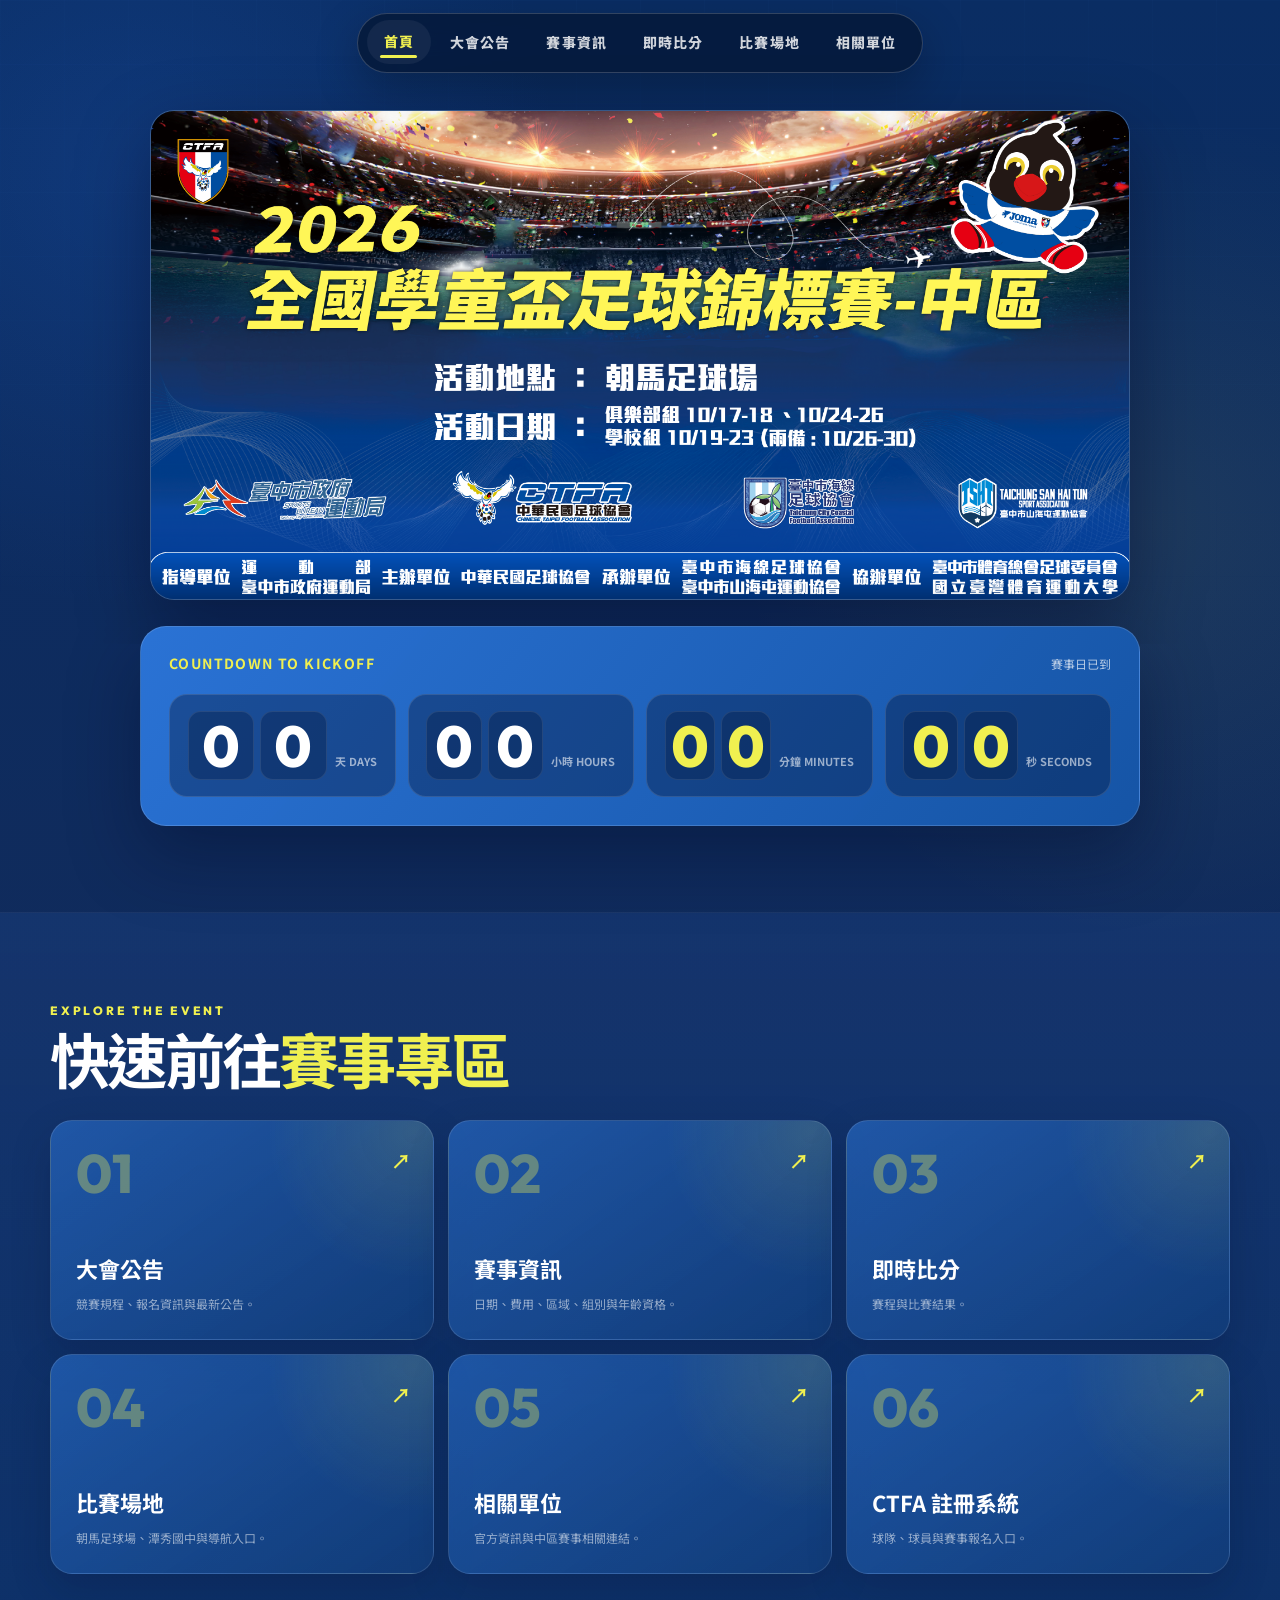
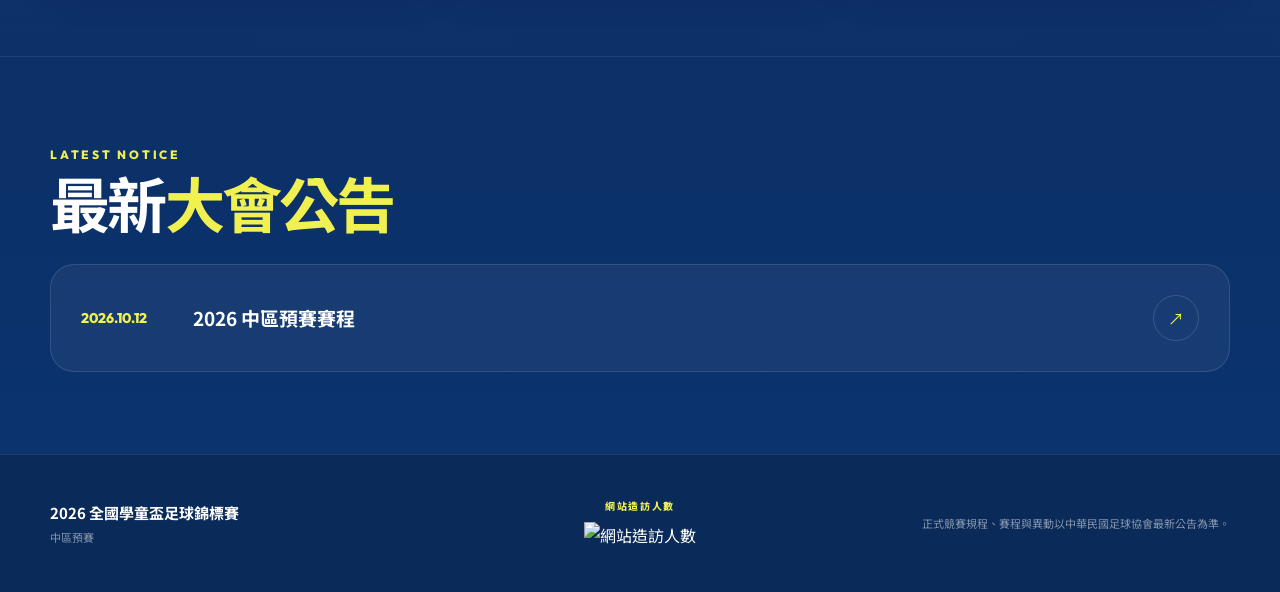
==== commit 0ab5997b: "Add files via upload" ====
--- a/index.html
+++ b/index.html
@@ -102,9 +102,9 @@
         </div>
       </div>
       <article class="news-teaser" data-reveal>
-        <time class="news-date" datetime="2026-09-23">2026.09.23</time>
+        <time class="news-date" datetime="2026-10-12">2026.10.12</time>
         <div>
-          <h3>2026 全國學童盃足球錦標賽競賽規程（草案）暨報名資訊公告</h3>
+          <h3>2026 中區預賽賽程</h3>
         </div>
         <a class="round-link" href="announcements.html" aria-label="前往大會公告">↗</a>
       </article>
--- a/style.css
+++ b/style.css
@@ -19,6 +19,7 @@
 }
 
 * { box-sizing: border-box; }
+[hidden] { display: none !important; }
 html {
   min-height: 100%;
   scroll-behavior: smooth;
@@ -642,13 +643,26 @@
   text-align: center;
 }
 
+.partner-groups {
+  width: min(980px, 100%);
+  margin: 0 auto;
+  display: grid;
+  gap: 44px;
+}
+.partner-group h2 {
+  margin: 0 0 18px;
+  padding-left: 16px;
+  border-left: 4px solid var(--event-yellow);
+  font-size: clamp(19px, 2.5vw, 24px);
+  line-height: 1.4;
+}
 .partner-grid {
   width: min(980px, 100%);
-  margin: 0 auto;
-  display: grid;
-  grid-template-columns: repeat(3,minmax(0,1fr));
+  display: grid;
+  grid-template-columns: repeat(2,minmax(0,1fr));
   gap: 16px;
 }
+.partner-grid-single { width: calc((100% - 16px) / 2); grid-template-columns: minmax(0,1fr); }
 .partner-card {
   min-height: 310px;
   padding: 28px;
@@ -679,6 +693,7 @@
   background: #fff;
 }
 .partner-logo img { max-width: 78%; max-height: 108px; object-fit: contain; }
+.partner-logo-joma { background: #102c5e; }
 .partner-card > span { color: var(--event-yellow); font-size: 10px; font-weight: 800; letter-spacing: .12em; }
 .partner-card strong { margin-top: 8px; font-size: 20px; }
 .partner-card small { margin-top: 4px; color: rgba(255,255,255,.48); font-family:"Outfit",sans-serif; }
@@ -723,22 +738,100 @@
 }
 .scores-waiting h2 { margin: 0; color: var(--event-yellow); font-size: clamp(2rem,5vw,3.6rem); }
 .scores-waiting p { max-width: 570px; margin: 12px auto 0; color: rgba(255,255,255,.58); font-size: 13px; }
-.score-toolbar {
-  margin-bottom: 20px;
+.score-filter-panel {
+  margin-bottom: 26px;
+  padding: 24px;
+  display: grid;
+  gap: 18px;
+  border: 1px solid rgba(255,255,255,.12);
+  border-radius: 24px;
+  background:
+    radial-gradient(circle at 0 0, rgba(59,130,246,.24), transparent 38%),
+    rgba(255,255,255,.035);
+}
+.score-filter-step {
+  display: grid;
+  grid-template-columns: minmax(175px, .7fr) minmax(0, 2fr);
+  align-items: center;
+  gap: 20px;
+}
+.score-filter-step[hidden] { display: none; }
+.score-filter-heading {
+  display: flex;
+  align-items: center;
+  gap: 12px;
+}
+.score-filter-index {
+  width: 38px;
+  height: 38px;
+  display: grid;
+  place-items: center;
+  flex: 0 0 auto;
+  color: var(--event-yellow);
+  border: 1px solid rgba(240,240,80,.3);
+  border-radius: 12px;
+  background: rgba(240,240,80,.07);
+  font-family: "Outfit", sans-serif;
+  font-size: 12px;
+  font-weight: 800;
+}
+.score-filter-heading div { display: grid; line-height: 1.3; }
+.score-filter-heading small {
+  color: rgba(255,255,255,.38);
+  font-family: "Outfit", sans-serif;
+  font-size: 9px;
+  font-weight: 800;
+  letter-spacing: .14em;
+}
+.score-filter-heading strong { margin-top: 3px; font-size: 15px; }
+.score-choice-grid {
+  min-width: 0;
+  display: grid;
+  gap: 10px;
+}
+.score-choice-grid-main { grid-template-columns: repeat(2, minmax(0, 1fr)); }
+.score-choice-grid-age { grid-template-columns: repeat(3, minmax(0, 1fr)); }
+.score-choice {
+  min-height: 72px;
+  padding: 11px 16px;
+  display: grid;
+  place-items: center;
+  align-content: center;
+  color: #fff;
+  border: 1px solid rgba(255,255,255,.13);
+  border-radius: 16px;
+  background: rgba(21,84,166,.58);
+  cursor: pointer;
+  transition: transform .2s ease, border-color .2s ease, background .2s ease, box-shadow .2s ease;
+}
+.score-choice:hover {
+  transform: translateY(-2px);
+  border-color: rgba(240,240,80,.4);
+}
+.score-choice.active {
+  color: var(--ink);
+  border-color: var(--event-yellow);
+  background: var(--event-yellow);
+  box-shadow: 0 12px 30px rgba(0,0,0,.18);
+}
+.score-choice span { font-size: 16px; font-weight: 900; }
+.score-choice small {
+  margin-top: 2px;
+  opacity: .58;
+  font-family: "Outfit", sans-serif;
+  font-size: 8px;
+  font-weight: 800;
+  letter-spacing: .12em;
+}
+.score-filter-status {
+  padding-top: 14px;
   display: flex;
   align-items: center;
   justify-content: space-between;
   gap: 14px;
-}
-.score-select {
-  min-width: 290px;
-  padding: 12px 42px 12px 17px;
-  color: #fff;
-  border: 1px solid rgba(255,255,255,.16);
-  border-radius: 999px;
-  background: #1554a6;
-  outline: 0;
-}
+  border-top: 1px solid rgba(255,255,255,.08);
+}
+.score-filter-status > strong { color: var(--event-yellow); font-size: 13px; }
 .score-updated { color: rgba(255,255,255,.45); font-size: 11px; }
 .score-output { display: grid; gap: 22px; }
 .score-day {
@@ -763,7 +856,22 @@
   border-radius: 15px;
   background: rgba(8,30,68,.62);
 }
-.score-meta { margin-bottom: 7px; color: rgba(255,255,255,.45); font-size: 10px; }
+.score-meta {
+  display: grid;
+  grid-template-columns: minmax(0, 1fr) max-content minmax(0, 1fr);
+  align-items: start;
+  gap: 8px;
+  margin-bottom: 10px;
+  color: rgba(255,255,255,.65);
+  font-size: 11px;
+  line-height: 1.5;
+  font-weight: 700;
+}
+.score-meta-match { min-width: 0; text-align: left; }
+.score-meta-time { color: #fff; text-align: center; white-space: nowrap; font-variant-numeric: tabular-nums; }
+.score-meta-field { min-width: 0; text-align: right; overflow-wrap: anywhere; }
+.score-refresh-status { display: flex; align-items: center; gap: 12px; }
+.score-refresh-note { color: rgba(255,255,255,.55); font-size: 11px; }
 .score-core {
   display: grid;
   grid-template-columns: minmax(0,1fr) 88px minmax(0,1fr);
@@ -781,6 +889,7 @@
   border: 1px dashed rgba(255,255,255,.15);
   border-radius: 18px;
 }
+.score-prompt { padding: 38px 20px; }
 
 @media (max-width: 1000px) {
   .gateway-grid { grid-template-columns: repeat(2,minmax(0,1fr)); }
@@ -912,12 +1021,14 @@
   .info-grid { grid-template-columns: 1fr; }
   .age-cards { grid-template-columns: 1fr; }
   .venue-grid, .partner-grid { grid-template-columns: 1fr; }
+  .partner-grid-single { width: 100%; }
   .venue-map-embed {
     aspect-ratio: auto;
     height: 150px;
   }
   .notice-card { grid-template-columns: 1fr auto; }
   .notice-card time { grid-column: 1 / -1; }
+  .score-filter-step { grid-template-columns: 1fr; gap: 12px; }
   .page-hero { min-height: 330px; padding: 120px 20px 50px; }
   .page-content { padding: 52px 18px 80px; }
   .footer-inner { grid-template-columns: 1fr; text-align: center; justify-items: center; }
@@ -981,12 +1092,19 @@
   .info-panel h2 { max-width: 86%; margin-top: 30px; }
   .category-panel { padding: 18px; }
   .venue-card { min-height: 280px; padding: 23px; }
+  .partner-groups { gap: 32px; }
+  .partner-group h2 { margin-bottom: 14px; }
   .partner-card { min-height: 280px; padding: 22px; }
-  .score-toolbar { align-items: stretch; flex-direction: column; }
-  .score-select { width: 100%; min-width: 0; }
+  .score-filter-panel { padding: 16px; gap: 16px; border-radius: 20px; }
+  .score-choice-grid-main { grid-template-columns: repeat(2, minmax(0, 1fr)); }
+  .score-choice-grid-age { grid-template-columns: repeat(3, minmax(0, 1fr)); gap: 7px; }
+  .score-choice { min-height: 62px; padding: 8px 6px; border-radius: 13px; }
+  .score-choice span { font-size: 13px; }
+  .score-filter-status { align-items: flex-start; flex-direction: column; gap: 4px; }
   .score-day { padding: 14px 10px; }
   .score-row { padding: 13px 10px; }
-  .score-meta { white-space: normal; line-height: 1.5; }
+  .score-meta { gap: 5px; font-size: 10px; }
+  .score-meta-time { font-size: 10px; }
   .score-core { grid-template-columns: minmax(0,1fr) 58px minmax(0,1fr); gap: 5px; }
   .score-core strong { font-size: 12px; line-height: 1.35; word-break: break-word; }
   .score-core b { font-size: 19px; }
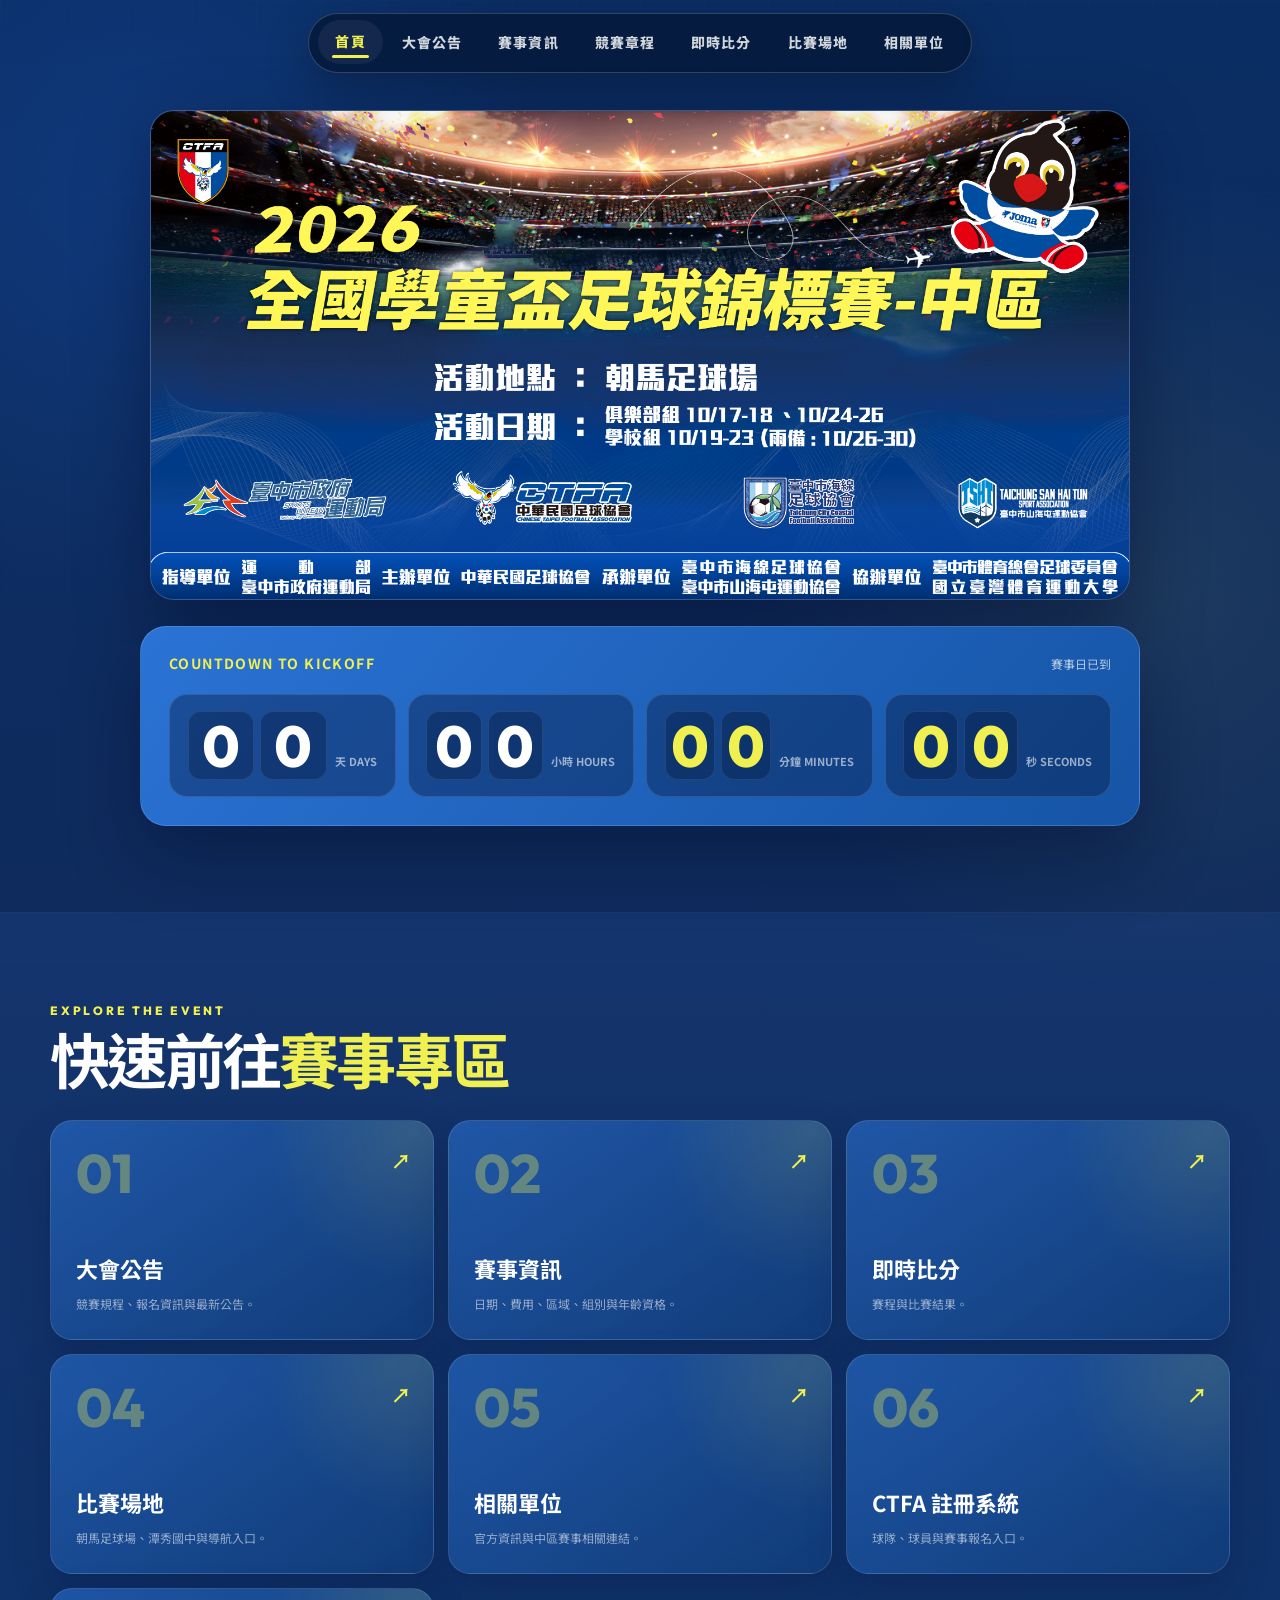
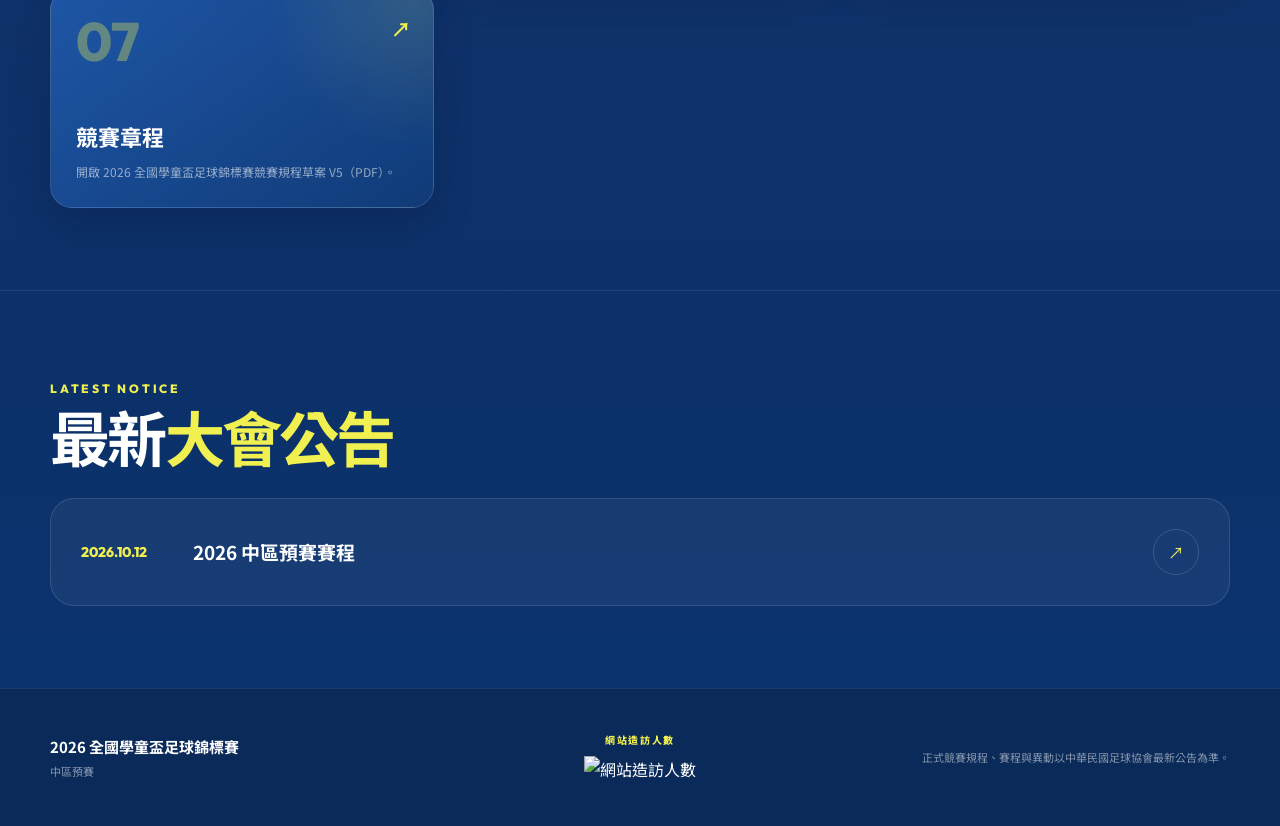
==== commit 3ecdf5aa: "Add files via upload" ====
--- a/index.html
+++ b/index.html
@@ -91,6 +91,10 @@
           <span class="gateway-index">06</span><b>↗</b>
           <h3>CTFA 註冊系統</h3><p>球隊、球員與賽事報名入口。</p>
         </a>
+        <a class="gateway-card" href="2026全國學童盃足球錦標賽競賽規程草案V5.pdf" type="application/pdf" target="_blank" rel="noopener noreferrer" data-tilt data-reveal>
+          <span class="gateway-index">07</span><b>↗</b>
+          <h3>競賽章程</h3><p>開啟 2026 全國學童盃足球錦標賽競賽規程草案 V5（PDF）。</p>
+        </a>
       </div>
     </section>
 
--- a/style.css
+++ b/style.css
@@ -437,7 +437,7 @@
   position: absolute;
   inset: 0;
   opacity: .23;
-  background-image: url("主視覺.jpg");
+  background-image: url("主視覺.png");
   background-size: cover;
   background-position: center;
   mix-blend-mode: luminosity;
@@ -833,6 +833,45 @@
 }
 .score-filter-status > strong { color: var(--event-yellow); font-size: 13px; }
 .score-updated { color: rgba(255,255,255,.45); font-size: 11px; }
+.score-search {
+  display: flex;
+  align-items: center;
+  flex-wrap: wrap;
+  gap: 12px;
+  margin: 0 0 20px;
+  padding: 15px 18px;
+  border: 1px solid rgba(255,255,255,.13);
+  border-radius: 17px;
+  background: rgba(17,53,108,.58);
+}
+.score-search[hidden] { display: none; }
+.score-search-label { color: #fff; font-size: 13px; font-weight: 800; white-space: nowrap; }
+.score-search-control {
+  display: flex;
+  align-items: center;
+  flex: 1 1 250px;
+  min-width: 0;
+  gap: 9px;
+  padding: 0 13px;
+  border: 1px solid rgba(135,196,255,.43);
+  border-radius: 11px;
+  background: rgba(3,21,53,.72);
+  color: rgba(179,212,255,.8);
+}
+.score-search-control:focus-within { border-color: var(--event-yellow); box-shadow: 0 0 0 2px rgba(240,249,80,.12); }
+.score-search-control input {
+  flex: 1;
+  min-width: 0;
+  height: 43px;
+  border: 0;
+  outline: 0;
+  background: transparent;
+  color: #fff;
+  font: 500 13px "Noto Sans TC",sans-serif;
+}
+.score-search-control input::placeholder { color: rgba(255,255,255,.48); }
+.score-search-control input::-webkit-search-cancel-button { cursor: pointer; }
+.score-search-count { color: rgba(255,255,255,.63); font-size: 11px; white-space: nowrap; }
 .score-output { display: grid; gap: 22px; }
 .score-day {
   padding: 22px;
@@ -881,7 +920,9 @@
 .score-core strong { font-size: 14px; }
 .score-core strong:first-child { text-align: right; }
 .score-core strong:last-child { text-align: left; }
-.score-core b { color: var(--event-yellow); text-align: center; font-family:"Outfit",sans-serif; font-size: 23px; }
+.score-value { min-width: 0; display: flex; flex-direction: column; align-items: center; gap: 3px; text-align: center; }
+.score-core .score-value b { color: var(--event-yellow); font-family:"Outfit",sans-serif; font-size: 23px; line-height: 1.15; }
+.score-pk { color: rgba(255,255,255,.9); font-family:"Outfit",sans-serif; font-size: 12px; font-weight: 800; line-height: 1.2; white-space: nowrap; }
 .score-empty {
   padding: 60px 20px;
   color: rgba(255,255,255,.56);
@@ -891,11 +932,346 @@
 }
 .score-prompt { padding: 38px 20px; }
 
+/* PDF 分組圖與向下展開的淘汰賽樹 */
+.score-draws {
+  margin-bottom: 26px;
+  display: grid;
+  gap: 14px;
+}
+.score-draws[hidden] { display: none; }
+.draw-fold {
+  min-width: 0;
+  overflow: hidden;
+  border: 1px solid rgba(255,255,255,.18);
+  border-radius: 20px;
+  background: linear-gradient(135deg, rgba(22,73,142,.32), rgba(6,24,58,.86));
+}
+.draw-fold[open] { border-color: rgba(240,240,80,.4); }
+.draw-fold-summary {
+  display: flex;
+  justify-content: space-between;
+  align-items: center;
+  gap: 18px;
+  min-height: 78px;
+  padding: 20px 24px;
+  cursor: pointer;
+  list-style: none;
+}
+.draw-fold-summary::-webkit-details-marker { display: none; }
+.draw-fold-summary:focus-visible { outline: 2px solid var(--event-yellow); outline-offset: -3px; }
+.draw-fold-summary-label strong {
+  display: block;
+  color: #fff;
+  font-size: 19px;
+}
+.draw-fold-summary-label small {
+  display: block;
+  margin-top: 5px;
+  color: rgba(255,255,255,.6);
+  font-size: 11px;
+}
+.draw-fold-chevron {
+  display: grid;
+  flex-shrink: 0;
+  place-items: center;
+  width: 32px;
+  height: 32px;
+  color: var(--event-yellow);
+  border: 1px solid rgba(240,240,80,.36);
+  border-radius: 9px;
+  background: rgba(240,240,80,.08);
+  font-size: 13px;
+  transition: transform .2s ease;
+}
+.draw-fold[open] .draw-fold-chevron { transform: rotate(180deg); }
+.draw-fold-content {
+  padding: 22px;
+  border-top: 1px solid rgba(255,255,255,.13);
+}
+.draw-groups-section + .draw-groups-section { margin-top: 30px; padding-top: 24px; border-top: 1px solid rgba(255,255,255,.12); }
+.draw-group-section-title {
+  margin: 0 0 14px;
+  font-size: 14px;
+  color: rgba(255,255,255,.86);
+}
+.draw-section-note { margin: 0 0 14px; color: rgba(255,255,255,.6); font-size: 12px; line-height: 1.7; }
+.draw-group-grid {
+  display: grid;
+  grid-template-columns: repeat(2,minmax(0,1fr));
+  gap: 14px;
+}
+.draw-group-card {
+  min-width: 0;
+  padding: 14px 14px 10px;
+  overflow: hidden;
+  border: 1px solid rgba(255,255,255,.10);
+  border-radius: 17px;
+  background: rgba(6,24,57,.65);
+}
+.draw-group-name {
+  display: flex;
+  align-items: baseline;
+  justify-content: space-between;
+  margin: 0;
+  color: var(--event-yellow);
+  font-family: "Outfit","Noto Sans TC",sans-serif;
+  font-size: 19px;
+}
+.draw-group-name small { color: rgba(255,255,255,.48); font-family: "Noto Sans TC",sans-serif; font-size: 11px; }
+.draw-group-figure { position: relative; height: 270px; margin-top: 6px; }
+.draw-group-figure svg {
+  position: absolute;
+  top: 62px;
+  left: 50%;
+  width: min(200px,72%);
+  height: 146px;
+  transform: translateX(-50%);
+  overflow: visible;
+}
+.draw-group-figure--4 { height: 310px; }
+.draw-group-figure--4 svg {
+  top: 64px;
+  width: min(260px,80%);
+  height: 201px;
+}
+.draw-group-outline { fill: rgba(48,135,248,.095); stroke: rgba(128,196,255,.98); stroke-width: 3.2; stroke-linejoin: round; }
+.draw-group-diagonal { stroke: rgba(128,196,255,.74); stroke-width: 2.6; }
+.draw-group-center-letter {
+  fill: #f0f950;
+  font: 800 25px "Outfit",sans-serif;
+  text-anchor: middle;
+}
+.draw-group-match-no {
+  fill: #fff;
+  paint-order: stroke;
+  stroke: #0b2955;
+  stroke-width: 4;
+  stroke-linejoin: round;
+  font: 800 11px "Noto Sans TC",sans-serif;
+  text-anchor: middle;
+}
+.draw-group-match-score, .draw-group-match-pk {
+  fill: #f0f950;
+  paint-order: stroke;
+  stroke: #0b2955;
+  stroke-width: 5px;
+  stroke-linejoin: round;
+  font: 900 14px "Outfit","Noto Sans TC",sans-serif;
+  text-anchor: middle;
+}
+.draw-group-match-pk { fill: #fff; font-size: 9px; }
+.draw-group-team {
+  position: absolute;
+  z-index: 1;
+  width: 43%;
+  max-width: 190px;
+  min-height: 38px;
+  padding: 6px 8px;
+  display: grid;
+  place-items: center;
+  color: #fff;
+  text-align: center;
+  font-size: 12px;
+  font-weight: 700;
+  line-height: 1.4;
+  overflow-wrap: anywhere;
+  border: 1px solid rgba(106,168,255,.24);
+  border-radius: 10px;
+  background: #102f66;
+}
+.draw-group-team-name { display: block; }
+.draw-group-team-points {
+  display: block;
+  margin-top: 4px;
+  color: var(--event-yellow);
+  font-family: "Outfit","Noto Sans TC",sans-serif;
+  font-size: 12px;
+  font-weight: 900;
+  white-space: nowrap;
+}
+.draw-group-team-rank {
+  display: block;
+  margin-top: 5px;
+  padding: 2px 7px;
+  border-radius: 20px;
+  color: #092142;
+  background: #f0f950;
+  font-size: 10px;
+  font-weight: 900;
+  white-space: nowrap;
+}
+.draw-group-team-rank[hidden] { display: none; }
+.draw-group-team.is-group-first { border-color: rgba(240,249,80,.9); }
+.draw-group-team.is-group-second { border-color: rgba(145,198,255,.9); }
+.draw-group-team.is-group-second .draw-group-team-rank { background: #b4d7ff; }
+.draw-group-card.is-complete .draw-group-figure--3 { height: 310px; }
+.draw-group-card.is-complete .draw-group-figure--3 svg { top: 85px; }
+.draw-group-card.is-complete .draw-group-figure--3 .draw-group-team--bottom-left,
+.draw-group-card.is-complete .draw-group-figure--3 .draw-group-team--bottom-right { top: 245px; }
+.draw-group-card.is-complete .draw-group-figure--4 { height: 345px; }
+.draw-group-card.is-complete .draw-group-figure--4 svg { top: 90px; }
+.draw-group-card.is-complete .draw-group-figure--4 .draw-group-team--bottom-left,
+.draw-group-card.is-complete .draw-group-figure--4 .draw-group-team--bottom-right { top: 282px; }
+.draw-group-figure--3 .draw-group-team--top { left: 50%; top: 1px; transform: translateX(-50%); }
+.draw-group-figure--3 .draw-group-team--bottom-left { left: 1%; top: 215px; }
+.draw-group-figure--3 .draw-group-team--bottom-right { right: 1%; top: 215px; }
+.draw-group-figure--4 .draw-group-team--top-left { left: 1%; top: 6px; }
+.draw-group-figure--4 .draw-group-team--top-right { right: 1%; top: 6px; }
+.draw-group-figure--4 .draw-group-team--bottom-left { left: 1%; top: 255px; }
+.draw-group-figure--4 .draw-group-team--bottom-right { right: 1%; top: 255px; }
+.draw-tree-tip { margin: 0 0 12px; color: rgba(255,255,255,.55); font-size: 11px; }
+.draw-zoom-toolbar {
+  display: flex;
+  align-items: center;
+  justify-content: flex-end;
+  gap: 8px;
+  margin: 0 0 12px;
+}
+.draw-zoom-tip { margin-right: auto; color: rgba(255,255,255,.64); font-size: 11px; }
+.draw-zoom-toolbar button {
+  flex: 0 0 auto;
+  min-width: 40px;
+  height: 36px;
+  padding: 0 9px;
+  border: 1px solid rgba(128,196,255,.5);
+  border-radius: 9px;
+  background: rgba(25,76,141,.64);
+  color: #fff;
+  font: 700 15px "Outfit","Noto Sans TC",sans-serif;
+  cursor: pointer;
+}
+.draw-zoom-toolbar button:focus-visible { outline: 2px solid var(--event-yellow); outline-offset: 2px; }
+.draw-zoom-toolbar button:hover { background: rgba(40,99,171,.86); }
+.draw-tree-scroll {
+  max-width: 100%;
+  overflow: auto;
+  padding: 0 0 10px;
+  overscroll-behavior: contain;
+  touch-action: none;
+  scrollbar-color: rgba(130,194,255,.55) rgba(255,255,255,.07);
+}
+.draw-tree-scroll:focus-visible { outline: 2px solid var(--event-yellow); }
+.draw-tree-viewport { position: relative; margin-inline: auto; }
+.draw-tree-canvas {
+  position: absolute;
+  left: 0;
+  top: 0;
+  transform-origin: top left;
+  min-height: 340px;
+  border-radius: 16px;
+  background: radial-gradient(ellipse at 50% 24%, rgba(34,98,176,.25), rgba(5,20,48,.72) 74%);
+}
+.draw-tree-lines { position: absolute; inset: 0; width: 100%; height: 100%; pointer-events: none; }
+.draw-route {
+  fill: none;
+  stroke: rgba(140,206,255,.8);
+  stroke-width: 3.5;
+  stroke-linecap: square;
+  stroke-linejoin: miter;
+  transition: stroke .3s ease, stroke-width .3s ease, filter .3s ease;
+}
+.draw-route.is-winner {
+  stroke: #f0f950;
+  stroke-width: 6;
+  filter: drop-shadow(0 0 5px rgba(240,249,80,.9));
+}
+.draw-route.is-loser { stroke: rgba(104,125,156,.34); stroke-width: 2.6; filter: none; }
+.draw-route.is-bronze { stroke: rgba(183,198,223,.7); stroke-width: 3; stroke-dasharray: 13 10; }
+.draw-tree-stage-label {
+  position: absolute;
+  left: 15px;
+  color: rgba(240,249,80,.8);
+  font-size: 14px;
+  font-weight: 800;
+}
+.draw-tree-node {
+  position: absolute;
+  z-index: 1;
+  display: flex;
+  flex-direction: column;
+  align-items: center;
+  gap: 2px;
+  width: 132px;
+  min-height: 23px;
+  transform: translateX(-50%);
+  text-align: center;
+  pointer-events: auto;
+  text-shadow: 0 2px 5px #061c3b, 0 0 5px #061c3b;
+}
+.draw-tree-game-no { color: #e6efff; font: 800 14px "Noto Sans TC",sans-serif; }
+.draw-branch-score {
+  position: absolute;
+  z-index: 3;
+  display: flex;
+  flex-direction: column;
+  align-items: center;
+  gap: 2px;
+  width: 58px;
+  padding: 2px 4px;
+  transform: translateX(-50%);
+  pointer-events: auto;
+  border-radius: 5px;
+  background: rgba(6,22,52,.84);
+  text-align: center;
+  line-height: 1.15;
+}
+.draw-branch-score--left { transform: translateX(-100%); }
+.draw-branch-score--right { transform: translateX(0); }
+.draw-branch-goals { color: #f2f7ff; font: 900 19px "Outfit",sans-serif; }
+.draw-branch-pk { color: var(--event-yellow); font: 800 11px "Outfit",sans-serif; white-space: nowrap; }
+.draw-bronze-score {
+  position: absolute;
+  z-index: 3;
+  display: flex;
+  flex-direction: column;
+  transform: translateX(-50%);
+  align-items: center;
+  color: #fff;
+  font: 900 16px "Outfit",sans-serif;
+  background: rgba(6,22,52,.85);
+  padding: 2px 6px;
+  border-radius: 5px;
+}
+.draw-bronze-score small { color: var(--event-yellow); font-size: 10px; }
+.draw-tree-final-title, .draw-tree-third-title { color: var(--event-yellow); font-size: 16px; font-weight: 900; }
+.draw-tree-third-title { color: rgba(255,255,255,.86); }
+.draw-tree-result, .draw-tree-result-pk { color: #cce0ff; font: 800 11px "Outfit",sans-serif; }
+.draw-tree-result-pk { color: var(--event-yellow); }
+.draw-tree-third { z-index: 2; }
+.draw-tree-seed {
+  position: absolute;
+  width: 148px;
+  transform: translateX(-50%);
+  display: flex;
+  align-items: center;
+  flex-direction: column;
+  gap: 5px;
+  text-align: center;
+  color: #fff;
+}
+.draw-tree-seed-code { font: 800 17px "Outfit","Noto Sans TC",sans-serif; }
+.draw-tree-seed-team {
+  font-size: 10px;
+  font-weight: 600;
+  line-height: 1.45;
+  overflow-wrap: anywhere;
+}
+.draw-tree-seed.is-advancing .draw-tree-seed-code { color: #f0f950; }
+.draw-tree-seed.is-eliminated { color: #8395b1; opacity: .34; }
+
 @media (max-width: 1000px) {
   .gateway-grid { grid-template-columns: repeat(2,minmax(0,1fr)); }
   .footer-inner { grid-template-columns: 1fr auto; }
   .footer-inner > p { grid-column: 1 / -1; text-align: center; }
   .partner-grid { grid-template-columns: repeat(2,minmax(0,1fr)); }
+}
+
+@media (max-width: 700px) {
+  .draw-group-grid { grid-template-columns: minmax(0,1fr); }
+  .draw-tree-scroll { max-height: min(68vh, 580px); }
+  .draw-zoom-toolbar { gap: 5px; }
+  .draw-zoom-tip { font-size: 10px; }
+  .draw-zoom-toolbar button { min-width: 36px; height: 34px; padding: 0 7px; }
 }
 
 @media (max-width: 820px) {
@@ -1101,13 +1477,25 @@
   .score-choice { min-height: 62px; padding: 8px 6px; border-radius: 13px; }
   .score-choice span { font-size: 13px; }
   .score-filter-status { align-items: flex-start; flex-direction: column; gap: 4px; }
+  .score-search { gap: 9px; padding: 13px; }
+  .score-search-label { width: 100%; }
+  .score-search-control { flex-basis: 100%; }
+  .score-search-count { margin-left: auto; }
   .score-day { padding: 14px 10px; }
   .score-row { padding: 13px 10px; }
   .score-meta { gap: 5px; font-size: 10px; }
   .score-meta-time { font-size: 10px; }
   .score-core { grid-template-columns: minmax(0,1fr) 58px minmax(0,1fr); gap: 5px; }
   .score-core strong { font-size: 12px; line-height: 1.35; word-break: break-word; }
-  .score-core b { font-size: 19px; }
+  .score-core .score-value b { font-size: 19px; }
+  .score-pk { font-size: 10px; }
+  .score-draws { gap: 10px; }
+  .draw-group-card { padding: 13px 10px 8px; }
+  .draw-group-figure { height: 272px; }
+  .draw-group-team { font-size: 11px; padding: 6px; }
+  .draw-fold-summary { padding: 15px; min-height: 69px; }
+  .draw-fold-summary-label strong { font-size: 16px; }
+  .draw-fold-content { padding: 14px 10px; }
 }
 
 @media (prefers-reduced-motion: reduce) {
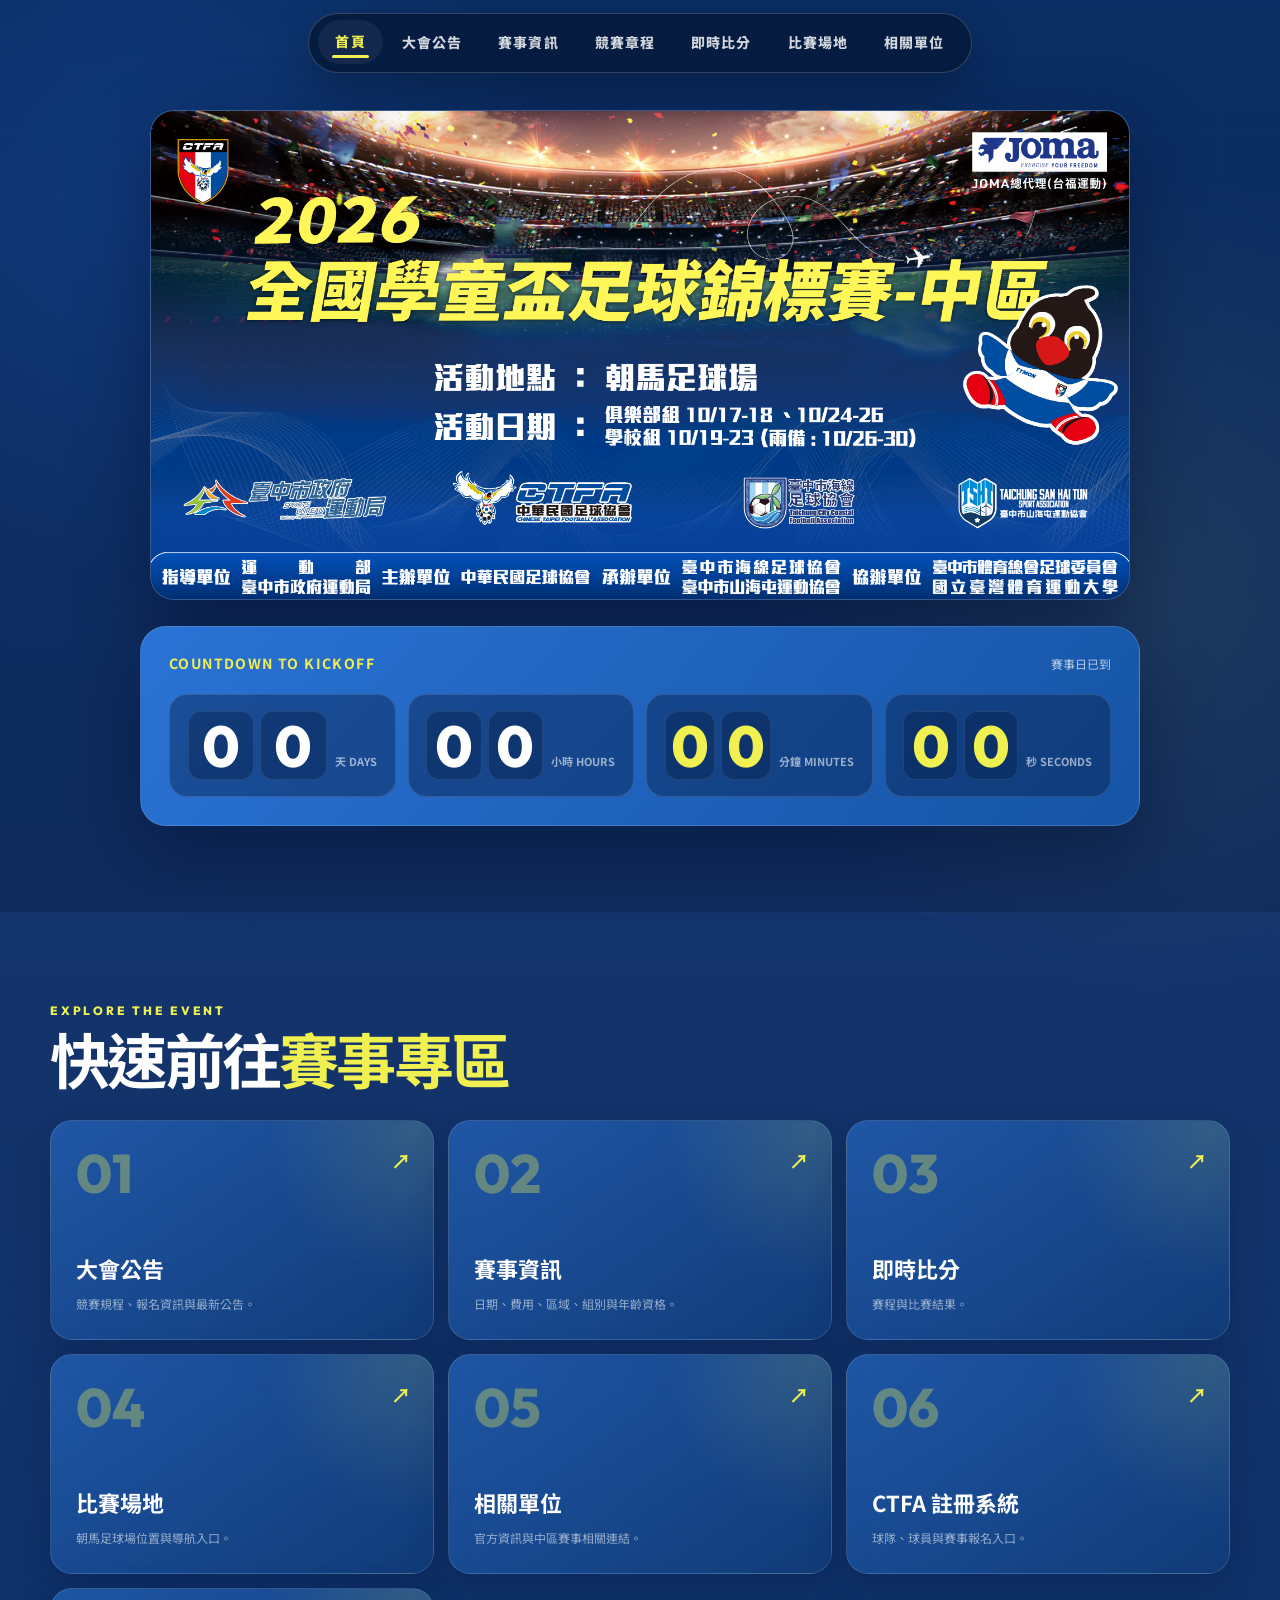
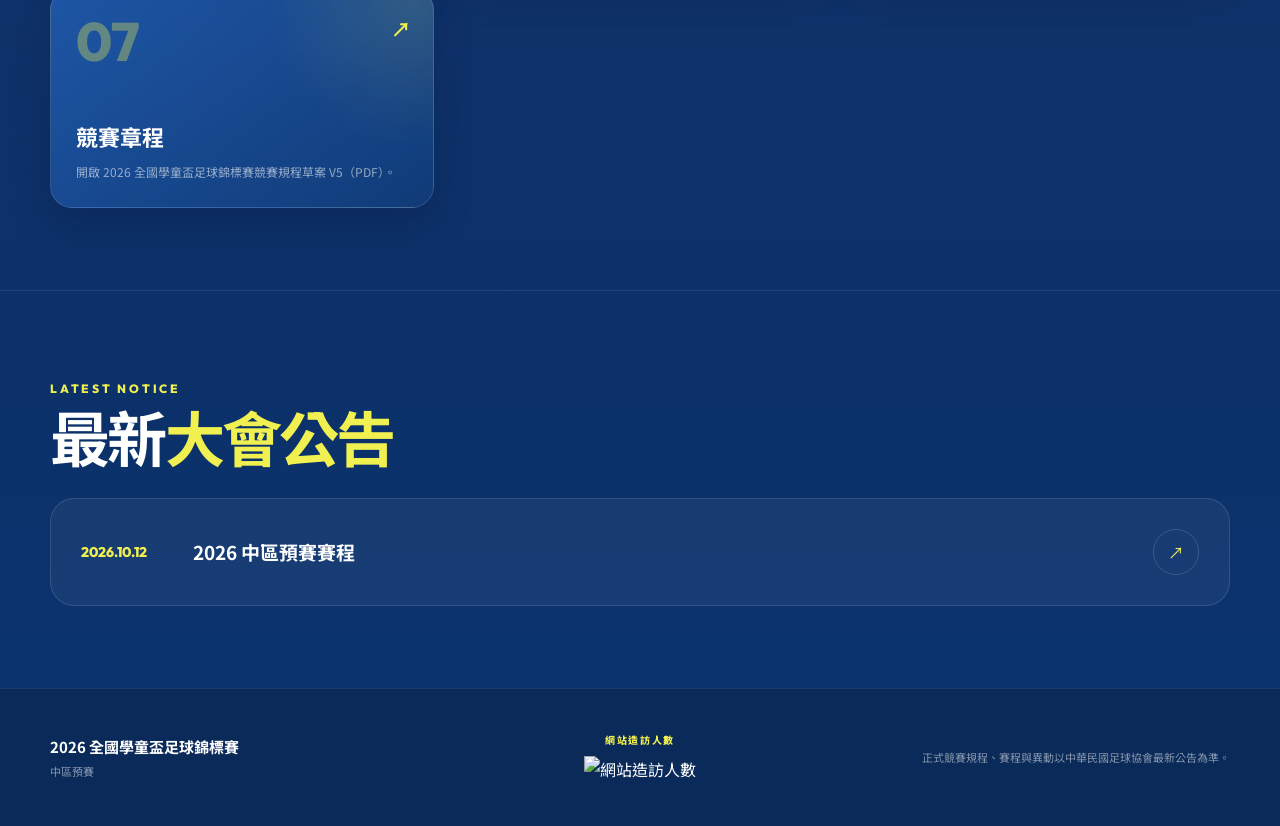
==== commit 2a9f8837: "Add files via upload" ====
--- a/index.html
+++ b/index.html
@@ -81,7 +81,7 @@
         </a>
         <a class="gateway-card" href="venue-map.html" data-tilt data-reveal>
           <span class="gateway-index">04</span><b>↗</b>
-          <h3>比賽場地</h3><p>朝馬足球場、潭秀國中與導航入口。</p>
+          <h3>比賽場地</h3><p>朝馬足球場位置與導航入口。</p>
         </a>
         <a class="gateway-card" href="partners.html" data-tilt data-reveal data-reveal-delay="80">
           <span class="gateway-index">05</span><b>↗</b>
--- a/style.css
+++ b/style.css
@@ -601,6 +601,7 @@
   grid-template-columns: repeat(2,minmax(0,1fr));
   gap: 16px;
 }
+.venue-grid-single { width: min(760px, 100%); grid-template-columns: minmax(0,1fr); }
 .venue-card {
   position: relative;
   overflow: hidden;
@@ -1215,8 +1216,8 @@
   text-align: center;
   line-height: 1.15;
 }
-.draw-branch-score--left { transform: translateX(-100%); }
-.draw-branch-score--right { transform: translateX(0); }
+.draw-branch-score--left { transform: translateX(0); }
+.draw-branch-score--right { transform: translateX(-100%); }
 .draw-branch-goals { color: #f2f7ff; font: 900 19px "Outfit",sans-serif; }
 .draw-branch-pk { color: var(--event-yellow); font: 800 11px "Outfit",sans-serif; white-space: nowrap; }
 .draw-bronze-score {
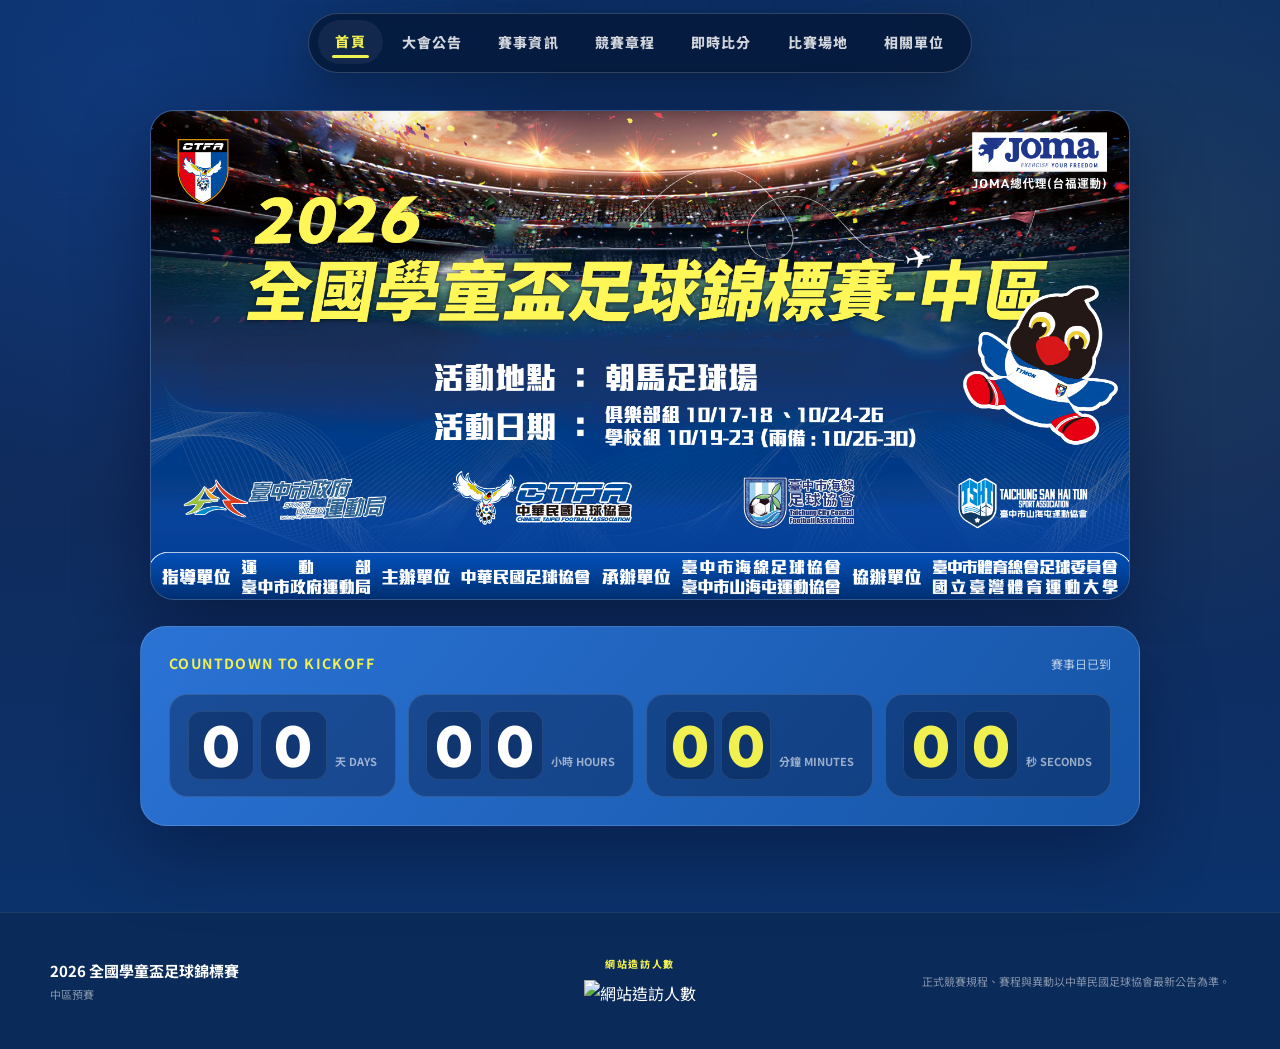
==== commit d513643a: "Add files via upload" ====
--- a/index.html
+++ b/index.html
@@ -59,60 +59,6 @@
       </div>
     </section>
 
-    <section class="home-section alt">
-      <div class="section-heading section-heading-single" data-reveal>
-        <div>
-          <span class="page-kicker">EXPLORE THE EVENT</span>
-          <h2>快速前往<strong>賽事專區</strong></h2>
-        </div>
-      </div>
-      <div class="gateway-grid">
-        <a class="gateway-card" href="announcements.html" data-tilt data-reveal>
-          <span class="gateway-index">01</span><b>↗</b>
-          <h3>大會公告</h3><p>競賽規程、報名資訊與最新公告。</p>
-        </a>
-        <a class="gateway-card" href="event-info.html" data-tilt data-reveal data-reveal-delay="80">
-          <span class="gateway-index">02</span><b>↗</b>
-          <h3>賽事資訊</h3><p>日期、費用、區域、組別與年齡資格。</p>
-        </a>
-        <a class="gateway-card" href="live-scores.html" data-tilt data-reveal data-reveal-delay="160">
-          <span class="gateway-index">03</span><b>↗</b>
-          <h3>即時比分</h3><p>賽程與比賽結果。</p>
-        </a>
-        <a class="gateway-card" href="venue-map.html" data-tilt data-reveal>
-          <span class="gateway-index">04</span><b>↗</b>
-          <h3>比賽場地</h3><p>朝馬足球場位置與導航入口。</p>
-        </a>
-        <a class="gateway-card" href="partners.html" data-tilt data-reveal data-reveal-delay="80">
-          <span class="gateway-index">05</span><b>↗</b>
-          <h3>相關單位</h3><p>官方資訊與中區賽事相關連結。</p>
-        </a>
-        <a class="gateway-card" href="https://ctfaid.ctfa.com.tw/" target="_blank" rel="noopener noreferrer" data-tilt data-reveal data-reveal-delay="160">
-          <span class="gateway-index">06</span><b>↗</b>
-          <h3>CTFA 註冊系統</h3><p>球隊、球員與賽事報名入口。</p>
-        </a>
-        <a class="gateway-card" href="2026全國學童盃足球錦標賽競賽規程草案V5.pdf" type="application/pdf" target="_blank" rel="noopener noreferrer" data-tilt data-reveal>
-          <span class="gateway-index">07</span><b>↗</b>
-          <h3>競賽章程</h3><p>開啟 2026 全國學童盃足球錦標賽競賽規程草案 V5（PDF）。</p>
-        </a>
-      </div>
-    </section>
-
-    <section class="home-section">
-      <div class="section-heading section-heading-single" data-reveal>
-        <div>
-          <span class="page-kicker">LATEST NOTICE</span>
-          <h2>最新<strong>大會公告</strong></h2>
-        </div>
-      </div>
-      <article class="news-teaser" data-reveal>
-        <time class="news-date" datetime="2026-10-12">2026.10.12</time>
-        <div>
-          <h3>2026 中區預賽賽程</h3>
-        </div>
-        <a class="round-link" href="announcements.html" aria-label="前往大會公告">↗</a>
-      </article>
-    </section>
   </main>
 
   <script src="toolbar.js"></script>
--- a/style.css
+++ b/style.css
@@ -487,6 +487,7 @@
 .promo-banner:hover { box-shadow: 0 30px 80px rgba(9,55,135,.32); }
 .promo-banner img { width: 100%; height: auto; }
 .notice-card {
+  position: relative;
   padding: 25px 27px;
   display: grid;
   grid-template-columns: 110px 1fr auto;
@@ -506,6 +507,120 @@
 .notice-card h2 { margin: 0; font-size: 18px; line-height: 1.5; }
 .notice-card p { margin: 5px 0 0; color: rgba(255,255,255,.52); font-size: 12px; }
 .notice-card a { color: var(--event-yellow); text-decoration: none; font-weight: 800; font-size: 13px; }
+.notice-card > a::before,
+.notice-card > .notice-open-dialog::before {
+  content: "";
+  position: absolute;
+  inset: 0;
+  z-index: 1;
+  border-radius: inherit;
+  cursor: pointer;
+}
+.notice-card:focus-within {
+  border-color: rgba(240,249,80,.65);
+  outline: 2px solid var(--event-yellow);
+  outline-offset: 3px;
+}
+.notice-card-interactive { cursor: pointer; }
+.notice-card-interactive:focus-within { border-color: rgba(240,249,80,.55); }
+.notice-open-dialog {
+  padding: 11px 0;
+  border: 0;
+  background: transparent;
+  color: var(--event-yellow);
+  font-size: 13px;
+  font-weight: 800;
+  white-space: nowrap;
+  cursor: pointer;
+}
+.notice-open-dialog:focus-visible { outline: 2px solid var(--event-yellow); outline-offset: 5px; border-radius: 4px; }
+.schedule-dialog-open { overflow: hidden; }
+.schedule-dialog {
+  box-sizing: border-box;
+  width: min(580px, calc(100vw - 32px));
+  max-width: calc(100vw - 32px);
+  max-height: calc(100dvh - 32px);
+  margin: auto;
+  padding: 0;
+  border: 1px solid rgba(144,205,255,.46);
+  border-radius: 24px;
+  color: #fff;
+  background: linear-gradient(145deg, #17477f, #091e43 85%);
+  box-shadow: 0 32px 90px rgba(0,6,25,.72);
+  overflow-y: auto;
+}
+.schedule-dialog[open]:not(.is-closing) {
+  animation: southDialogEnter .4s cubic-bezier(.18,.9,.28,1.12) both;
+}
+.schedule-dialog.is-closing {
+  animation: southDialogExit .25s ease-in both;
+  pointer-events: none;
+}
+.schedule-dialog::backdrop {
+  background: rgba(1,9,29,.82);
+  backdrop-filter: blur(7px);
+}
+.schedule-dialog[open]:not(.is-closing)::backdrop { animation: southBackdropEnter .35s ease-out both; }
+.schedule-dialog.is-closing::backdrop { animation: southBackdropExit .25s ease-in both; }
+@keyframes southDialogEnter {
+  from { opacity: 0; transform: translateY(30px) scale(.92); }
+  to { opacity: 1; transform: translateY(0) scale(1); }
+}
+@keyframes southDialogExit {
+  from { opacity: 1; transform: translateY(0) scale(1); }
+  to { opacity: 0; transform: translateY(18px) scale(.96); }
+}
+@keyframes southBackdropEnter { from { opacity: 0; } to { opacity: 1; } }
+@keyframes southBackdropExit { from { opacity: 1; } to { opacity: 0; } }
+.schedule-dialog-panel { position: relative; padding: 38px; }
+.schedule-dialog-close {
+  position: absolute;
+  top: 15px;
+  right: 15px;
+  display: grid;
+  place-items: center;
+  width: 36px;
+  height: 36px;
+  border: 1px solid rgba(255,255,255,.2);
+  border-radius: 10px;
+  background: rgba(255,255,255,.07);
+  color: #fff;
+  font-size: 25px;
+  line-height: 1;
+  cursor: pointer;
+}
+.schedule-dialog-close:hover { background: rgba(255,255,255,.18); }
+.schedule-dialog-panel h2 {
+  margin: 12px 0 7px;
+  color: var(--event-yellow);
+  font-size: clamp(24px, 4vw, 32px);
+  line-height: 1.2;
+}
+.schedule-dialog-panel > p { color: rgba(255,255,255,.73); font-size: 13px; line-height: 1.8; }
+.schedule-dialog-options { display: grid; grid-template-columns: repeat(2, minmax(0, 1fr)); gap: 12px; margin-top: 26px; }
+.schedule-dialog-options--single { grid-template-columns: minmax(0, 1fr); }
+.schedule-dialog-options a {
+  display: flex;
+  flex-direction: column;
+  gap: 8px;
+  min-width: 0;
+  padding: 19px;
+  border: 1px solid rgba(155,210,255,.48);
+  border-radius: 16px;
+  background: rgba(40,99,171,.45);
+  color: #fff;
+  text-decoration: none;
+  transition: background .2s ease, border-color .2s ease, transform .2s ease;
+}
+.schedule-dialog-options a:hover,
+.schedule-dialog-options a:focus-visible {
+  border-color: var(--event-yellow);
+  background: rgba(54,116,192,.68);
+  transform: translateY(-2px);
+}
+.schedule-dialog-options strong { font-size: 21px; font-weight: 900; }
+.schedule-dialog-options span { color: rgba(255,255,255,.73); font-size: 12px; }
+.schedule-dialog-panel > .schedule-dialog-note { margin: 20px 0 0; color: rgba(255,255,255,.5); font-size: 11px; }
 .status-pill {
   display: inline-flex;
   align-items: center;
@@ -814,6 +929,17 @@
   border-color: var(--event-yellow);
   background: var(--event-yellow);
   box-shadow: 0 12px 30px rgba(0,0,0,.18);
+  animation: scoreChoiceSelect .34s cubic-bezier(.2,.8,.2,1);
+}
+@keyframes scoreChoiceSelect {
+  0% { transform: scale(.96); }
+  65% { transform: scale(1.025); }
+  100% { transform: scale(1); }
+}
+.score-filter-age:not([hidden]) { animation: scoreFilterReveal .38s cubic-bezier(.2,.8,.2,1) both; }
+@keyframes scoreFilterReveal {
+  from { opacity: 0; transform: translateY(-10px); }
+  to { opacity: 1; transform: translateY(0); }
 }
 .score-choice span { font-size: 16px; font-weight: 900; }
 .score-choice small {
@@ -834,6 +960,18 @@
 }
 .score-filter-status > strong { color: var(--event-yellow); font-size: 13px; }
 .score-updated { color: rgba(255,255,255,.45); font-size: 11px; }
+.score-updated.is-fetching::before {
+  content: "";
+  display: inline-block;
+  width: 8px;
+  height: 8px;
+  margin-right: 7px;
+  border: 2px solid rgba(240,249,80,.25);
+  border-top-color: var(--event-yellow);
+  border-radius: 50%;
+  animation: scoreLoadingSpin .8s linear infinite;
+  vertical-align: -1px;
+}
 .score-search {
   display: flex;
   align-items: center;
@@ -880,6 +1018,16 @@
   border-radius: 22px;
   background: rgba(255,255,255,.035);
 }
+.score-day-enter { animation: scoreDayAppear .55s cubic-bezier(.18,.8,.25,1) both; animation-delay: var(--score-enter-delay, 0ms); }
+.score-row-enter { animation: scoreRowAppear .48s cubic-bezier(.2,.75,.2,1) both; animation-delay: var(--score-enter-delay, 0ms); }
+@keyframes scoreDayAppear {
+  from { opacity: 0; transform: translateY(16px); }
+  to { opacity: 1; transform: translateY(0); }
+}
+@keyframes scoreRowAppear {
+  from { opacity: 0; transform: translateY(12px) scale(.986); }
+  to { opacity: 1; transform: translateY(0) scale(1); }
+}
 .score-day h3 {
   width: max-content;
   margin: 0 0 14px;
@@ -895,6 +1043,19 @@
   border: 1px solid rgba(255,255,255,.07);
   border-radius: 15px;
   background: rgba(8,30,68,.62);
+  transition: border-color .25s ease, background .25s ease;
+}
+.score-row:hover { border-color: rgba(126,190,255,.3); background: rgba(20,57,111,.65); }
+.score-row.is-score-updated { animation: scoreRowUpdated 1.25s ease-out both; }
+.score-row.is-score-updated .score-value { animation: scoreValueUpdated .85s cubic-bezier(.2,.8,.2,1) both; }
+@keyframes scoreRowUpdated {
+  0%, 70% { border-color: rgba(240,249,80,.8); background: rgba(240,249,80,.13); }
+  100% { border-color: rgba(255,255,255,.07); background: rgba(8,30,68,.62); }
+}
+@keyframes scoreValueUpdated {
+  0% { transform: scale(.82); filter: brightness(1.8); }
+  55% { transform: scale(1.13); filter: brightness(1.35); }
+  100% { transform: scale(1); filter: brightness(1); }
 }
 .score-meta {
   display: grid;
@@ -932,6 +1093,28 @@
   border-radius: 18px;
 }
 .score-prompt { padding: 38px 20px; }
+.score-prompt.is-score-loading {
+  display: flex;
+  justify-content: center;
+  align-items: center;
+  gap: 14px;
+  animation: scorePromptAppear .35s ease both;
+}
+.score-loading-indicator {
+  display: inline-block;
+  width: 25px;
+  height: 25px;
+  flex: 0 0 auto;
+  border: 3px solid rgba(240,249,80,.18);
+  border-top-color: var(--event-yellow);
+  border-radius: 50%;
+  animation: scoreLoadingSpin .85s linear infinite;
+}
+@keyframes scoreLoadingSpin { to { transform: rotate(360deg); } }
+@keyframes scorePromptAppear {
+  from { opacity: .45; transform: translateY(6px); }
+  to { opacity: 1; transform: translateY(0); }
+}
 
 /* PDF 分組圖與向下展開的淘汰賽樹 */
 .score-draws {
@@ -1176,8 +1359,35 @@
   stroke-width: 6;
   filter: drop-shadow(0 0 5px rgba(240,249,80,.9));
 }
+/* 光線必須從點開淘汰賽圖後才走過路徑，底圖不能預先亮黃。 */
+.draw-tree-lines.has-light-races .draw-route.is-winner {
+  stroke: rgba(140,206,255,.45);
+  stroke-width: 3.5;
+  filter: none;
+}
 .draw-route.is-loser { stroke: rgba(104,125,156,.34); stroke-width: 2.6; filter: none; }
+.draw-tree-lines.has-light-races .draw-route.is-loser:not(.is-collided) {
+  stroke: rgba(140,206,255,.45);
+  stroke-width: 3.5;
+}
 .draw-route.is-bronze { stroke: rgba(183,198,223,.7); stroke-width: 3; stroke-dasharray: 13 10; }
+.draw-route-lights { pointer-events: none; }
+.draw-route-light {
+  fill: none;
+  stroke: #f0f950;
+  stroke-width: 7;
+  stroke-linecap: round;
+  stroke-linejoin: round;
+  opacity: 0;
+  filter: drop-shadow(0 0 4px #f0f950) drop-shadow(0 0 10px rgba(240,249,80,.55));
+}
+.draw-route-light.is-bronze-light { stroke: #9ce7ff; filter: drop-shadow(0 0 7px rgba(156,231,255,.8)); }
+.draw-route-spark {
+  fill: #fffed0;
+  opacity: 0;
+  filter: drop-shadow(0 0 5px #f0f950) drop-shadow(0 0 9px #f0f950);
+}
+.draw-route-spark.is-bronze-light { fill: #c4f5ff; filter: drop-shadow(0 0 7px #9ce7ff); }
 .draw-tree-stage-label {
   position: absolute;
   left: 15px;
@@ -1200,40 +1410,31 @@
   text-shadow: 0 2px 5px #061c3b, 0 0 5px #061c3b;
 }
 .draw-tree-game-no { color: #e6efff; font: 800 14px "Noto Sans TC",sans-serif; }
-.draw-branch-score {
-  position: absolute;
-  z-index: 3;
+.draw-tree-match-score {
   display: flex;
   flex-direction: column;
   align-items: center;
-  gap: 2px;
-  width: 58px;
-  padding: 2px 4px;
-  transform: translateX(-50%);
-  pointer-events: auto;
+  gap: 3px;
+  min-width: 69px;
+  margin-top: 3px;
+  padding: 3px 8px;
   border-radius: 5px;
-  background: rgba(6,22,52,.84);
-  text-align: center;
-  line-height: 1.15;
-}
-.draw-branch-score--left { transform: translateX(0); }
-.draw-branch-score--right { transform: translateX(-100%); }
-.draw-branch-goals { color: #f2f7ff; font: 900 19px "Outfit",sans-serif; }
-.draw-branch-pk { color: var(--event-yellow); font: 800 11px "Outfit",sans-serif; white-space: nowrap; }
-.draw-bronze-score {
-  position: absolute;
-  z-index: 3;
-  display: flex;
-  flex-direction: column;
-  transform: translateX(-50%);
-  align-items: center;
-  color: #fff;
-  font: 900 16px "Outfit",sans-serif;
-  background: rgba(6,22,52,.85);
-  padding: 2px 6px;
-  border-radius: 5px;
-}
-.draw-bronze-score small { color: var(--event-yellow); font-size: 10px; }
+  background: rgba(6,22,52,.9);
+}
+.draw-tree-match-score.is-score-pending {
+  opacity: 0;
+  visibility: hidden;
+  transform: translateY(8px) scale(.92);
+}
+.draw-tree-match-score.is-score-revealed {
+  animation: drawScoreReveal .4s cubic-bezier(.16,.8,.3,1.18) both;
+}
+@keyframes drawScoreReveal {
+  from { opacity: 0; transform: translateY(8px) scale(.9); }
+  to { opacity: 1; transform: translateY(0) scale(1); }
+}
+.draw-tree-match-goals { color: #fff; font: 900 19px "Outfit",sans-serif; white-space: nowrap; }
+.draw-tree-match-pk { color: var(--event-yellow); font: 800 11px "Outfit",sans-serif; white-space: nowrap; }
 .draw-tree-final-title, .draw-tree-third-title { color: var(--event-yellow); font-size: 16px; font-weight: 900; }
 .draw-tree-third-title { color: rgba(255,255,255,.86); }
 .draw-tree-result, .draw-tree-result-pk { color: #cce0ff; font: 800 11px "Outfit",sans-serif; }
@@ -1259,6 +1460,14 @@
 }
 .draw-tree-seed.is-advancing .draw-tree-seed-code { color: #f0f950; }
 .draw-tree-seed.is-eliminated { color: #8395b1; opacity: .34; }
+.draw-tree-canvas:has(.draw-tree-lines.has-light-races) .draw-tree-seed.is-eliminated:not(.is-collided) {
+  color: #fff;
+  opacity: 1;
+}
+.draw-tree-canvas:has(.draw-tree-lines.has-light-races) .draw-tree-seed.is-advancing:not(.is-finished) .draw-tree-seed-code {
+  color: #fff;
+}
+.draw-tree-seed { transition: opacity .42s ease, color .42s ease; }
 
 @media (max-width: 1000px) {
   .gateway-grid { grid-template-columns: repeat(2,minmax(0,1fr)); }
@@ -1465,6 +1674,9 @@
   .notice-card h2 { font-size: 16px; }
   .notice-card a { font-size: 0; }
   .notice-card a::after { content: "↗"; font-size: 18px; }
+  .schedule-dialog-panel { padding: 32px 21px 26px; }
+  .schedule-dialog-options { grid-template-columns: minmax(0, 1fr); gap: 10px; margin-top: 20px; }
+  .schedule-dialog-options a { padding: 15px 18px; }
   .info-panel { min-height: 195px; padding: 22px; }
   .info-panel h2 { max-width: 86%; margin-top: 30px; }
   .category-panel { padding: 18px; }
@@ -1500,6 +1712,12 @@
 }
 
 @media (prefers-reduced-motion: reduce) {
+  .draw-route-lights { display: none !important; }
+  .draw-tree-lines.has-light-races .draw-route.is-winner {
+    stroke: #f0f950;
+    stroke-width: 6;
+    filter: drop-shadow(0 0 5px rgba(240,249,80,.9));
+  }
   html { scroll-behavior: auto; }
   *, *::before, *::after {
     animation-duration: .01ms !important;
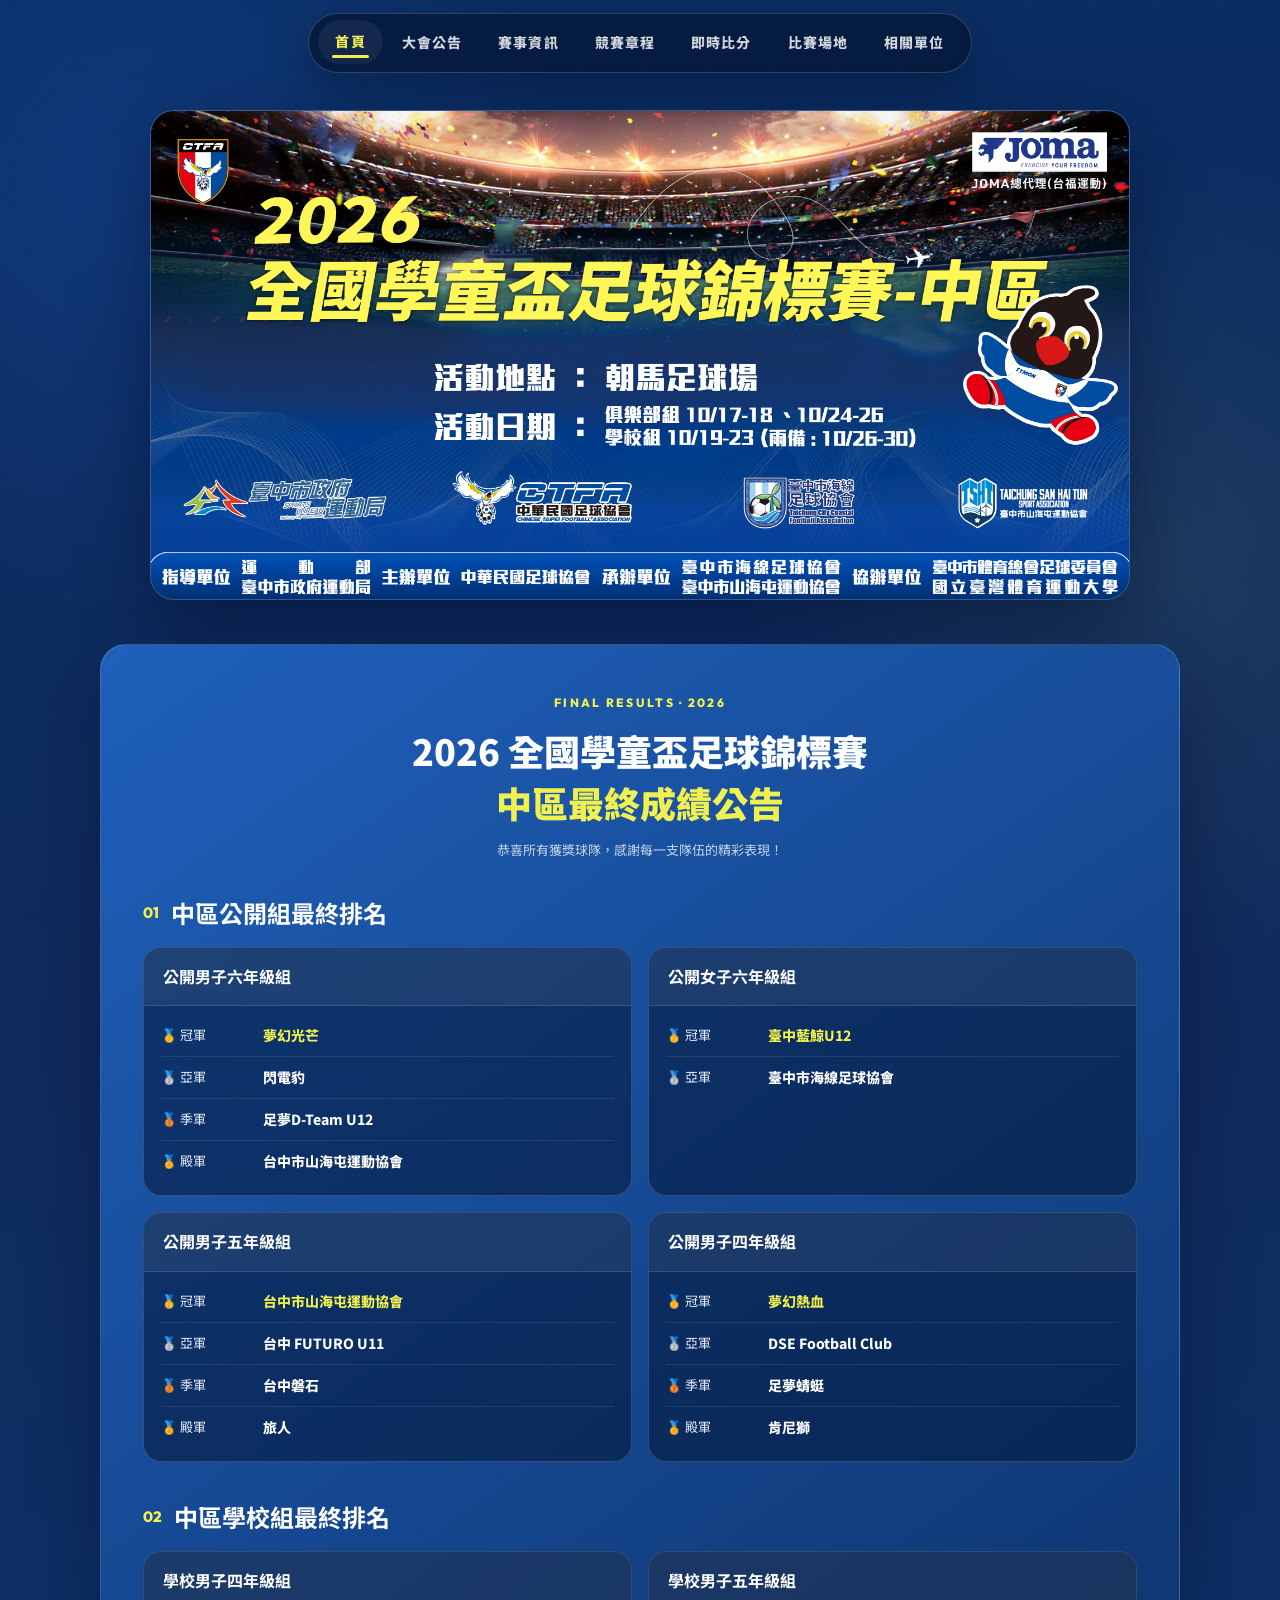
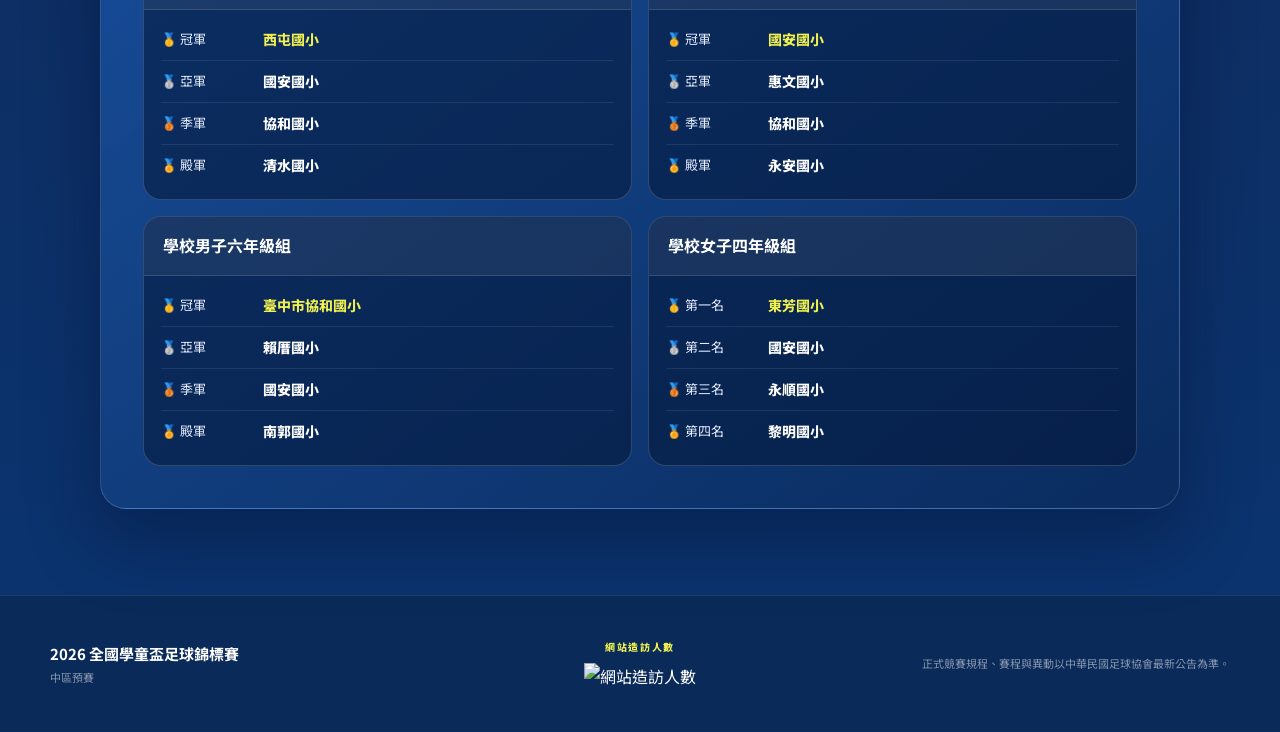
==== commit 9f167b36: "Add files via upload" ====
--- a/index.html
+++ b/index.html
@@ -20,40 +20,31 @@
       </div>
     </section>
 
-    <section class="countdown-section">
-      <div class="countdown-panel" data-countdown-target="2026-10-17T00:00:00+08:00" data-reveal>
-        <div class="countdown-header">
-          <strong>COUNTDOWN TO KICKOFF</strong>
-          <p class="countdown-caption">距離 10 月 17 日中區預賽首日</p>
+    <section class="final-results-section" aria-labelledby="final-results-title">
+      <div class="final-results-panel" data-reveal>
+        <div class="final-results-heading">
+          <span class="final-results-eyebrow">FINAL RESULTS · 2026</span>
+          <h1 id="final-results-title">2026 全國學童盃足球錦標賽<span>中區最終成績公告</span></h1>
+          <p>恭喜所有獲獎球隊，感謝每一支隊伍的精彩表現！</p>
         </div>
-        <div class="countdown-grid" aria-label="賽事倒數">
-          <div class="countdown-item" data-count-unit-name="days">
-            <span class="count-digits" aria-label="天">
-              <span class="count-digit" data-count-digit="days-tens">0</span>
-              <span class="count-digit" data-count-digit="days-ones">0</span>
-            </span>
-            <small>天 DAYS</small>
+
+        <div class="final-results-category">
+          <h2><span>01</span> 中區公開組最終排名</h2>
+          <div class="final-results-grid">
+            <article class="final-result-card"><h3>公開男子六年級組</h3><ol><li><span>🥇 冠軍</span><strong>夢幻光芒</strong></li><li><span>🥈 亞軍</span><strong>閃電豹</strong></li><li><span>🥉 季軍</span><strong>足夢D-Team U12</strong></li><li><span>🏅 殿軍</span><strong>台中市山海屯運動協會</strong></li></ol></article>
+            <article class="final-result-card"><h3>公開女子六年級組</h3><ol><li><span>🥇 冠軍</span><strong>臺中藍鯨U12</strong></li><li><span>🥈 亞軍</span><strong>臺中市海線足球協會</strong></li></ol></article>
+            <article class="final-result-card"><h3>公開男子五年級組</h3><ol><li><span>🥇 冠軍</span><strong>台中市山海屯運動協會</strong></li><li><span>🥈 亞軍</span><strong>台中 FUTURO U11</strong></li><li><span>🥉 季軍</span><strong>台中磐石</strong></li><li><span>🏅 殿軍</span><strong>旅人</strong></li></ol></article>
+            <article class="final-result-card"><h3>公開男子四年級組</h3><ol><li><span>🥇 冠軍</span><strong>夢幻熱血</strong></li><li><span>🥈 亞軍</span><strong>DSE Football Club</strong></li><li><span>🥉 季軍</span><strong>足夢蜻蜓</strong></li><li><span>🏅 殿軍</span><strong>肯尼獅</strong></li></ol></article>
           </div>
-          <div class="countdown-item" data-count-unit-name="hours">
-            <span class="count-digits" aria-label="小時">
-              <span class="count-digit" data-count-digit="hours-tens">0</span>
-              <span class="count-digit" data-count-digit="hours-ones">0</span>
-            </span>
-            <small>小時 HOURS</small>
-          </div>
-          <div class="countdown-item" data-count-unit-name="minutes">
-            <span class="count-digits" aria-label="分鐘">
-              <span class="count-digit" data-count-digit="minutes-tens">0</span>
-              <span class="count-digit" data-count-digit="minutes-ones">0</span>
-            </span>
-            <small>分鐘 MINUTES</small>
-          </div>
-          <div class="countdown-item" data-count-unit-name="seconds">
-            <span class="count-digits" aria-label="秒">
-              <span class="count-digit" data-count-digit="seconds-tens">0</span>
-              <span class="count-digit" data-count-digit="seconds-ones">0</span>
-            </span>
-            <small>秒 SECONDS</small>
+        </div>
+
+        <div class="final-results-category">
+          <h2><span>02</span> 中區學校組最終排名</h2>
+          <div class="final-results-grid">
+            <article class="final-result-card"><h3>學校男子四年級組</h3><ol><li><span>🥇 冠軍</span><strong>西屯國小</strong></li><li><span>🥈 亞軍</span><strong>國安國小</strong></li><li><span>🥉 季軍</span><strong>協和國小</strong></li><li><span>🏅 殿軍</span><strong>清水國小</strong></li></ol></article>
+            <article class="final-result-card"><h3>學校男子五年級組</h3><ol><li><span>🥇 冠軍</span><strong>國安國小</strong></li><li><span>🥈 亞軍</span><strong>惠文國小</strong></li><li><span>🥉 季軍</span><strong>協和國小</strong></li><li><span>🏅 殿軍</span><strong>永安國小</strong></li></ol></article>
+            <article class="final-result-card"><h3>學校男子六年級組</h3><ol><li><span>🥇 冠軍</span><strong>臺中市協和國小</strong></li><li><span>🥈 亞軍</span><strong>賴厝國小</strong></li><li><span>🥉 季軍</span><strong>國安國小</strong></li><li><span>🏅 殿軍</span><strong>南郭國小</strong></li></ol></article>
+            <article class="final-result-card"><h3>學校女子四年級組</h3><ol><li><span>🥇 第一名</span><strong>東芳國小</strong></li><li><span>🥈 第二名</span><strong>國安國小</strong></li><li><span>🥉 第三名</span><strong>永順國小</strong></li><li><span>🏅 第四名</span><strong>黎明國小</strong></li></ol></article>
           </div>
         </div>
       </div>
--- a/style.css
+++ b/style.css
@@ -224,6 +224,36 @@
   margin-top: -18px;
   padding: 0 24px 86px;
 }
+
+/* 首頁賽事最終排名 */
+.final-results-section { position: relative; z-index: 4; padding: 0 24px 86px; }
+.final-results-panel { width: min(1080px, 100%); margin: 0 auto; padding: clamp(22px, 4vw, 42px); border: 1px solid rgba(255,255,255,.16); border-radius: 26px; background: linear-gradient(145deg, rgba(32,98,190,.97), rgba(10,43,94,.98)); box-shadow: 0 30px 70px rgba(0,10,40,.38); }
+.final-results-heading { margin-bottom: 35px; text-align: center; }
+.final-results-eyebrow { color: var(--event-yellow); font: 800 12px "Outfit", sans-serif; letter-spacing: .19em; }
+.final-results-heading h1 { margin: 10px 0; font-size: clamp(1.45rem, 3vw, 2.25rem); line-height: 1.45; font-weight: 900; }
+.final-results-heading h1 span { display: block; color: var(--event-yellow); }
+.final-results-heading p { margin: 0; color: rgba(255,255,255,.75); font-size: 13px; }
+.final-results-category + .final-results-category { margin-top: 38px; }
+.final-results-category h2 { display: flex; align-items: center; gap: 12px; margin: 0 0 18px; font-size: clamp(1.1rem, 2.3vw, 1.5rem); line-height: 1.4; }
+.final-results-category h2 span { color: var(--event-yellow); font: 800 15px "Outfit", sans-serif; }
+.final-results-grid { display: grid; grid-template-columns: repeat(2, minmax(0, 1fr)); gap: 16px; }
+.final-result-card { min-width: 0; overflow: hidden; border: 1px solid rgba(255,255,255,.16); border-radius: 18px; background: rgba(4,24,57,.55); }
+.final-result-card h3 { margin: 0; padding: 15px 19px; border-bottom: 1px solid rgba(255,255,255,.12); background: rgba(255,255,255,.065); font-size: 16px; }
+.final-result-card ol { margin: 0; padding: 9px 17px 13px; list-style: none; }
+.final-result-card li { display: grid; grid-template-columns: 94px minmax(0, 1fr); gap: 8px; padding: 10px 0; align-items: start; line-height: 1.5; }
+.final-result-card li + li { border-top: 1px solid rgba(255,255,255,.085); }
+.final-result-card li span { color: #e5edff; font-size: 13px; white-space: nowrap; }
+.final-result-card li strong { font-size: 14px; font-weight: 800; overflow-wrap: anywhere; }
+.final-result-card li:first-child strong { color: var(--event-yellow); }
+@media (max-width: 700px) {
+  .final-results-section { padding: 0 16px 64px; }
+  .final-results-panel { padding: 22px 16px; border-radius: 20px; }
+  .final-results-grid { grid-template-columns: minmax(0, 1fr); gap: 12px; }
+  .final-results-category + .final-results-category { margin-top: 32px; }
+  .final-result-card h3 { padding: 13px 15px; }
+  .final-result-card ol { padding: 7px 14px 10px; }
+  .final-result-card li { grid-template-columns: 92px minmax(0, 1fr); }
+}
 .countdown-panel {
   width: min(1000px, 100%);
   margin: 0 auto;
@@ -505,7 +535,31 @@
 }
 .notice-card time { color: var(--event-yellow); font-family: "Outfit",sans-serif; font-weight: 800; }
 .notice-card h2 { margin: 0; font-size: 18px; line-height: 1.5; }
-.notice-card p { margin: 5px 0 0; color: rgba(255,255,255,.52); font-size: 12px; }
+.notice-card p { margin: 5px 0 0; color: rgba(255,255,255,.52); font-size: 12px; white-space: pre-line; }
+.notice-card-urgent { border-color: rgba(255,208,86,.55); background: linear-gradient(135deg, rgba(211,85,32,.16), rgba(255,255,255,.045)); }
+.notice-card-urgent h2 { color: var(--event-yellow); }
+.notice-card-urgent p { color: rgba(255,255,255,.94); font-size: 14px; line-height: 1.85; }
+.notice-schedule {
+  display: grid;
+  gap: 8px;
+  margin: 16px 0 0;
+  padding: 0;
+  list-style: none;
+}
+.notice-schedule li {
+  display: grid;
+  grid-template-columns: minmax(0, 1.7fr) minmax(68px, .55fr) minmax(0, .8fr);
+  align-items: center;
+  gap: 12px;
+  padding: 10px 14px;
+  border: 1px solid rgba(142,200,255,.17);
+  border-radius: 10px;
+  background: rgba(8,30,68,.46);
+  font-size: 13px;
+}
+.notice-schedule-date { color: rgba(255,255,255,.82); font-weight: 700; }
+.notice-schedule-field { color: var(--event-yellow); font-weight: 900; white-space: nowrap; }
+.notice-schedule-group { color: #fff; font-weight: 700; }
 .notice-card a { color: var(--event-yellow); text-decoration: none; font-weight: 800; font-size: 13px; }
 .notice-card > a::before,
 .notice-card > .notice-open-dialog::before {
@@ -1082,9 +1136,11 @@
 .score-core strong { font-size: 14px; }
 .score-core strong:first-child { text-align: right; }
 .score-core strong:last-child { text-align: left; }
+.score-core.is-bye { display: flex; justify-content: center; }
+.score-core.is-bye strong:first-child { color: var(--event-yellow); text-align: center; font-size: 17px; }
 .score-value { min-width: 0; display: flex; flex-direction: column; align-items: center; gap: 3px; text-align: center; }
 .score-core .score-value b { color: var(--event-yellow); font-family:"Outfit",sans-serif; font-size: 23px; line-height: 1.15; }
-.score-pk { color: rgba(255,255,255,.9); font-family:"Outfit",sans-serif; font-size: 12px; font-weight: 800; line-height: 1.2; white-space: nowrap; }
+.score-pk, .score-overtime { color: rgba(255,255,255,.9); font-family:"Outfit","Noto Sans TC",sans-serif; font-size: 12px; font-weight: 800; line-height: 1.2; white-space: nowrap; }
 .score-empty {
   padding: 60px 20px;
   color: rgba(255,255,255,.56);
@@ -1212,11 +1268,26 @@
   transform: translateX(-50%);
   overflow: visible;
 }
-.draw-group-figure--4 { height: 310px; }
+.draw-group-figure--4 {
+  display: grid;
+  grid-template-columns: repeat(2, minmax(0, 1fr));
+  grid-template-rows: auto 201px auto;
+  column-gap: 12px;
+  row-gap: 10px;
+  height: auto;
+  padding: 6px 1% 4px;
+  align-items: start;
+}
 .draw-group-figure--4 svg {
-  top: 64px;
+  position: relative;
+  grid-column: 1 / -1;
+  grid-row: 2;
+  justify-self: center;
+  top: auto;
+  left: auto;
   width: min(260px,80%);
   height: 201px;
+  transform: none;
 }
 .draw-group-outline { fill: rgba(48,135,248,.095); stroke: rgba(128,196,255,.98); stroke-width: 3.2; stroke-linejoin: round; }
 .draw-group-diagonal { stroke: rgba(128,196,255,.74); stroke-width: 2.6; }
@@ -1292,17 +1363,22 @@
 .draw-group-card.is-complete .draw-group-figure--3 svg { top: 85px; }
 .draw-group-card.is-complete .draw-group-figure--3 .draw-group-team--bottom-left,
 .draw-group-card.is-complete .draw-group-figure--3 .draw-group-team--bottom-right { top: 245px; }
-.draw-group-card.is-complete .draw-group-figure--4 { height: 345px; }
-.draw-group-card.is-complete .draw-group-figure--4 svg { top: 90px; }
-.draw-group-card.is-complete .draw-group-figure--4 .draw-group-team--bottom-left,
-.draw-group-card.is-complete .draw-group-figure--4 .draw-group-team--bottom-right { top: 282px; }
+.draw-group-figure--4 .draw-group-team {
+  position: relative;
+  top: auto;
+  left: auto;
+  right: auto;
+  width: 100%;
+  max-width: none;
+  transform: none;
+}
 .draw-group-figure--3 .draw-group-team--top { left: 50%; top: 1px; transform: translateX(-50%); }
 .draw-group-figure--3 .draw-group-team--bottom-left { left: 1%; top: 215px; }
 .draw-group-figure--3 .draw-group-team--bottom-right { right: 1%; top: 215px; }
-.draw-group-figure--4 .draw-group-team--top-left { left: 1%; top: 6px; }
-.draw-group-figure--4 .draw-group-team--top-right { right: 1%; top: 6px; }
-.draw-group-figure--4 .draw-group-team--bottom-left { left: 1%; top: 255px; }
-.draw-group-figure--4 .draw-group-team--bottom-right { right: 1%; top: 255px; }
+.draw-group-figure--4 .draw-group-team--top-left { grid-column: 1; grid-row: 1; }
+.draw-group-figure--4 .draw-group-team--top-right { grid-column: 2; grid-row: 1; }
+.draw-group-figure--4 .draw-group-team--bottom-left { grid-column: 1; grid-row: 3; }
+.draw-group-figure--4 .draw-group-team--bottom-right { grid-column: 2; grid-row: 3; }
 .draw-tree-tip { margin: 0 0 12px; color: rgba(255,255,255,.55); font-size: 11px; }
 .draw-zoom-toolbar {
   display: flex;
@@ -1434,7 +1510,7 @@
   to { opacity: 1; transform: translateY(0) scale(1); }
 }
 .draw-tree-match-goals { color: #fff; font: 900 19px "Outfit",sans-serif; white-space: nowrap; }
-.draw-tree-match-pk { color: var(--event-yellow); font: 800 11px "Outfit",sans-serif; white-space: nowrap; }
+.draw-tree-match-pk, .draw-tree-match-overtime { color: var(--event-yellow); font: 800 11px "Outfit","Noto Sans TC",sans-serif; white-space: nowrap; }
 .draw-tree-final-title, .draw-tree-third-title { color: var(--event-yellow); font-size: 16px; font-weight: 900; }
 .draw-tree-third-title { color: rgba(255,255,255,.86); }
 .draw-tree-result, .draw-tree-result-pk { color: #cce0ff; font: 800 11px "Outfit",sans-serif; }
@@ -1672,6 +1748,8 @@
   .page-hero h1 { font-size: clamp(2.8rem, 15vw, 4.6rem); }
   .notice-card { padding: 20px; }
   .notice-card h2 { font-size: 16px; }
+  .notice-schedule li { grid-template-columns: minmax(0, 1fr) auto; gap: 4px 12px; }
+  .notice-schedule-group { grid-column: 1 / -1; }
   .notice-card a { font-size: 0; }
   .notice-card a::after { content: "↗"; font-size: 18px; }
   .schedule-dialog-panel { padding: 32px 21px 26px; }
@@ -1701,10 +1779,11 @@
   .score-core { grid-template-columns: minmax(0,1fr) 58px minmax(0,1fr); gap: 5px; }
   .score-core strong { font-size: 12px; line-height: 1.35; word-break: break-word; }
   .score-core .score-value b { font-size: 19px; }
-  .score-pk { font-size: 10px; }
+  .score-pk, .score-overtime { font-size: 10px; }
   .score-draws { gap: 10px; }
   .draw-group-card { padding: 13px 10px 8px; }
   .draw-group-figure { height: 272px; }
+  .draw-group-figure--4 { height: auto; }
   .draw-group-team { font-size: 11px; padding: 6px; }
   .draw-fold-summary { padding: 15px; min-height: 69px; }
   .draw-fold-summary-label strong { font-size: 16px; }
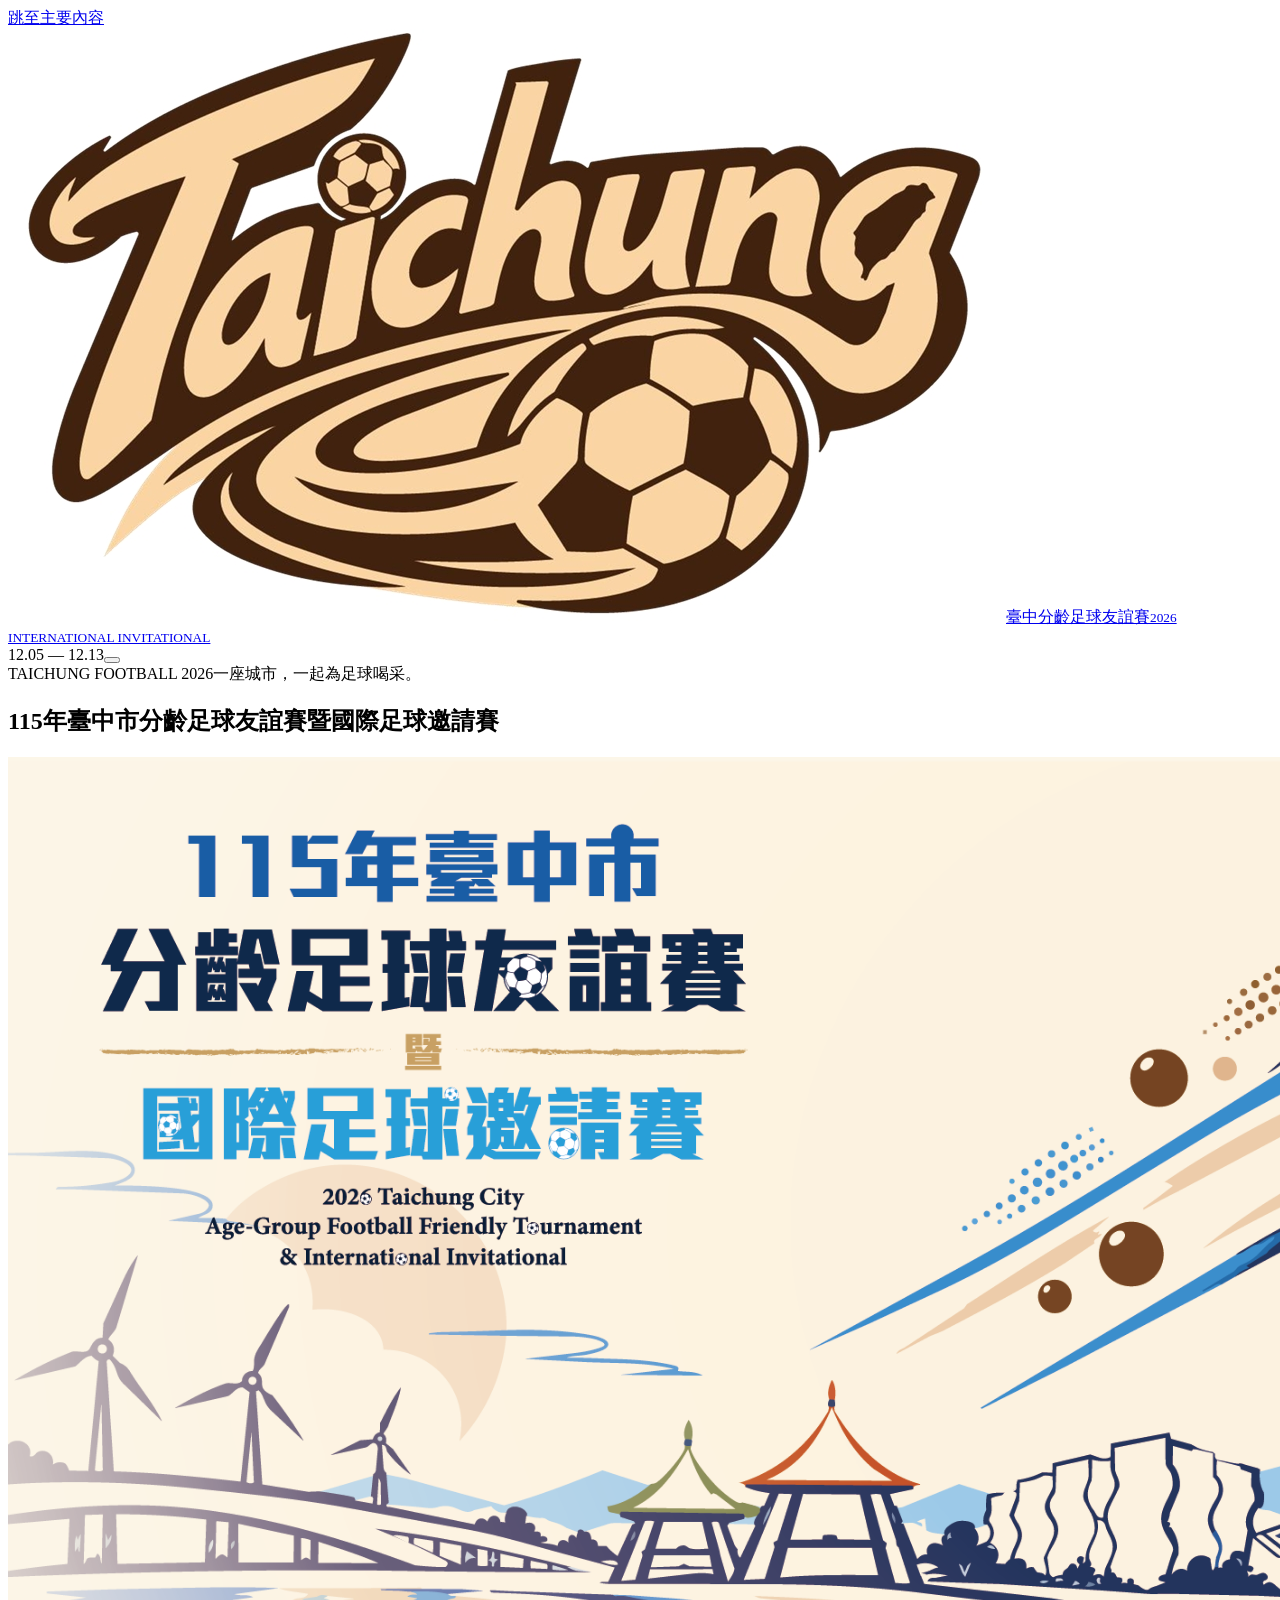
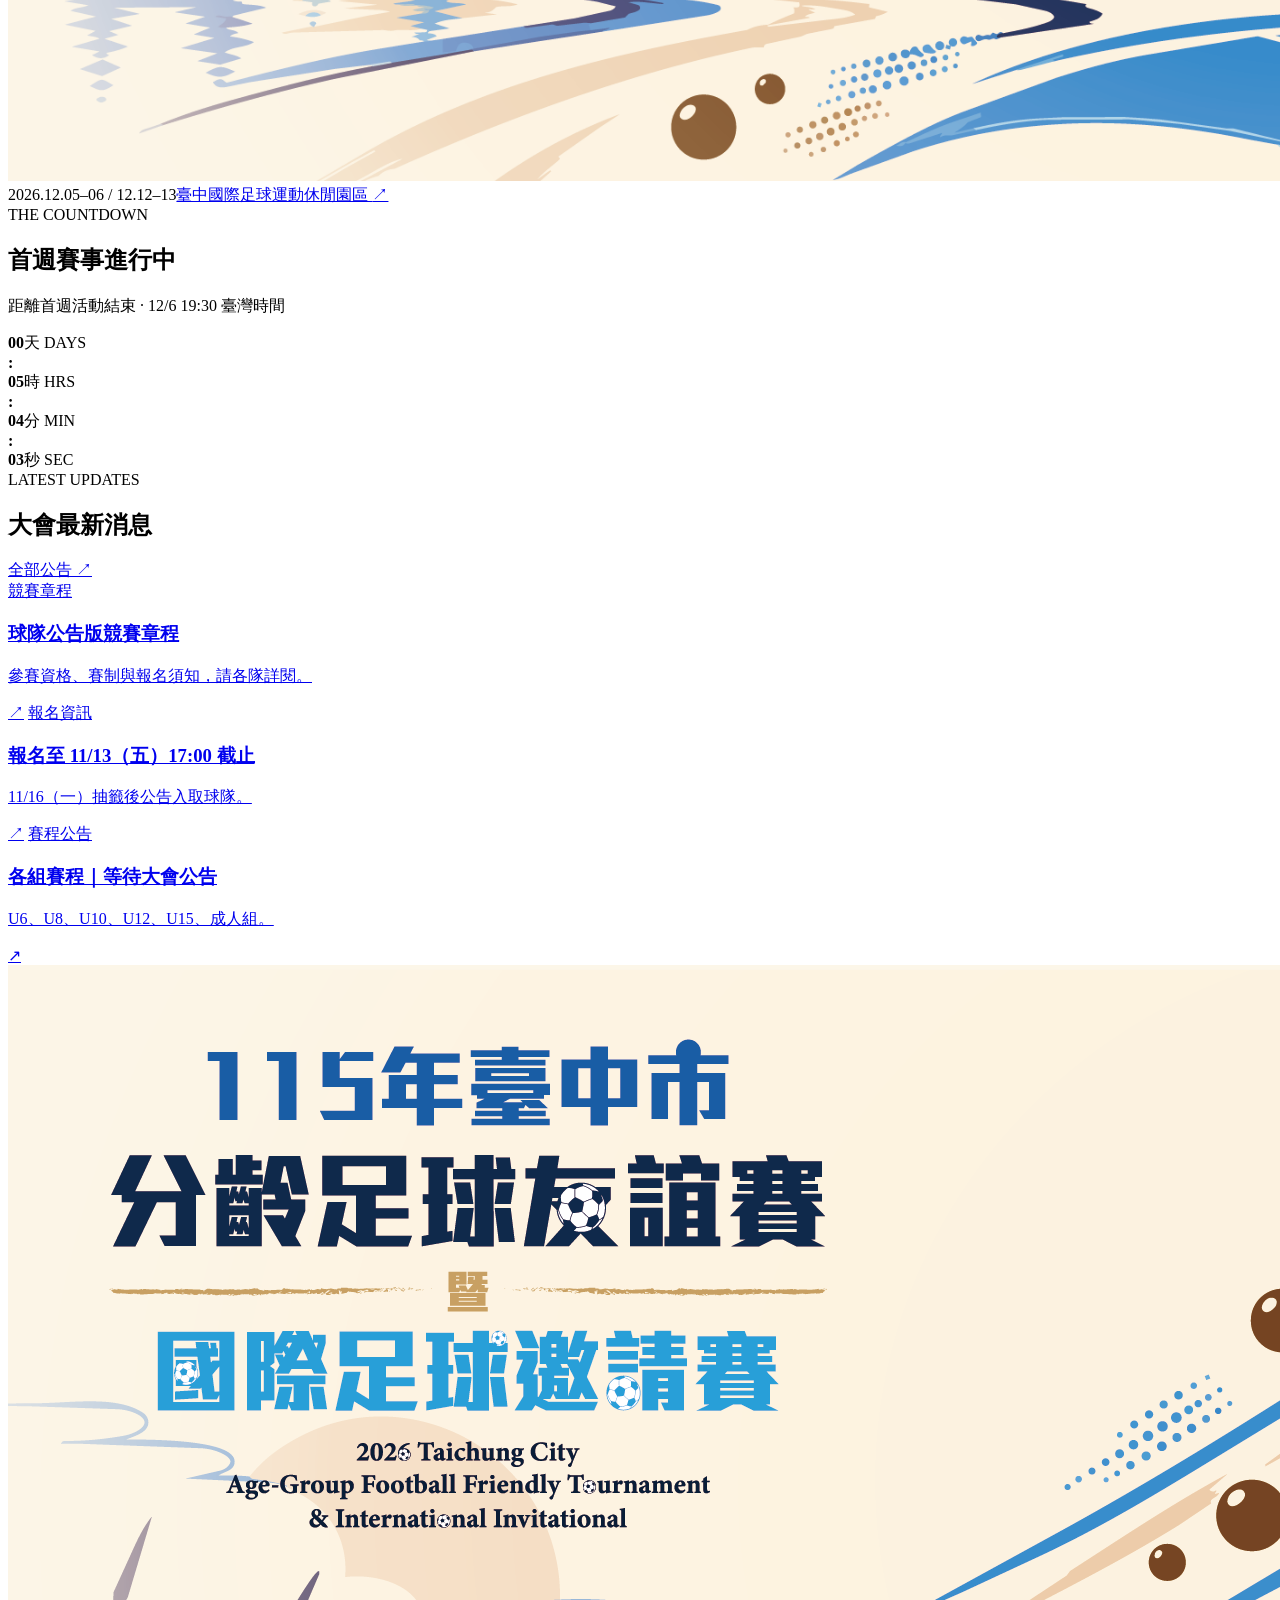
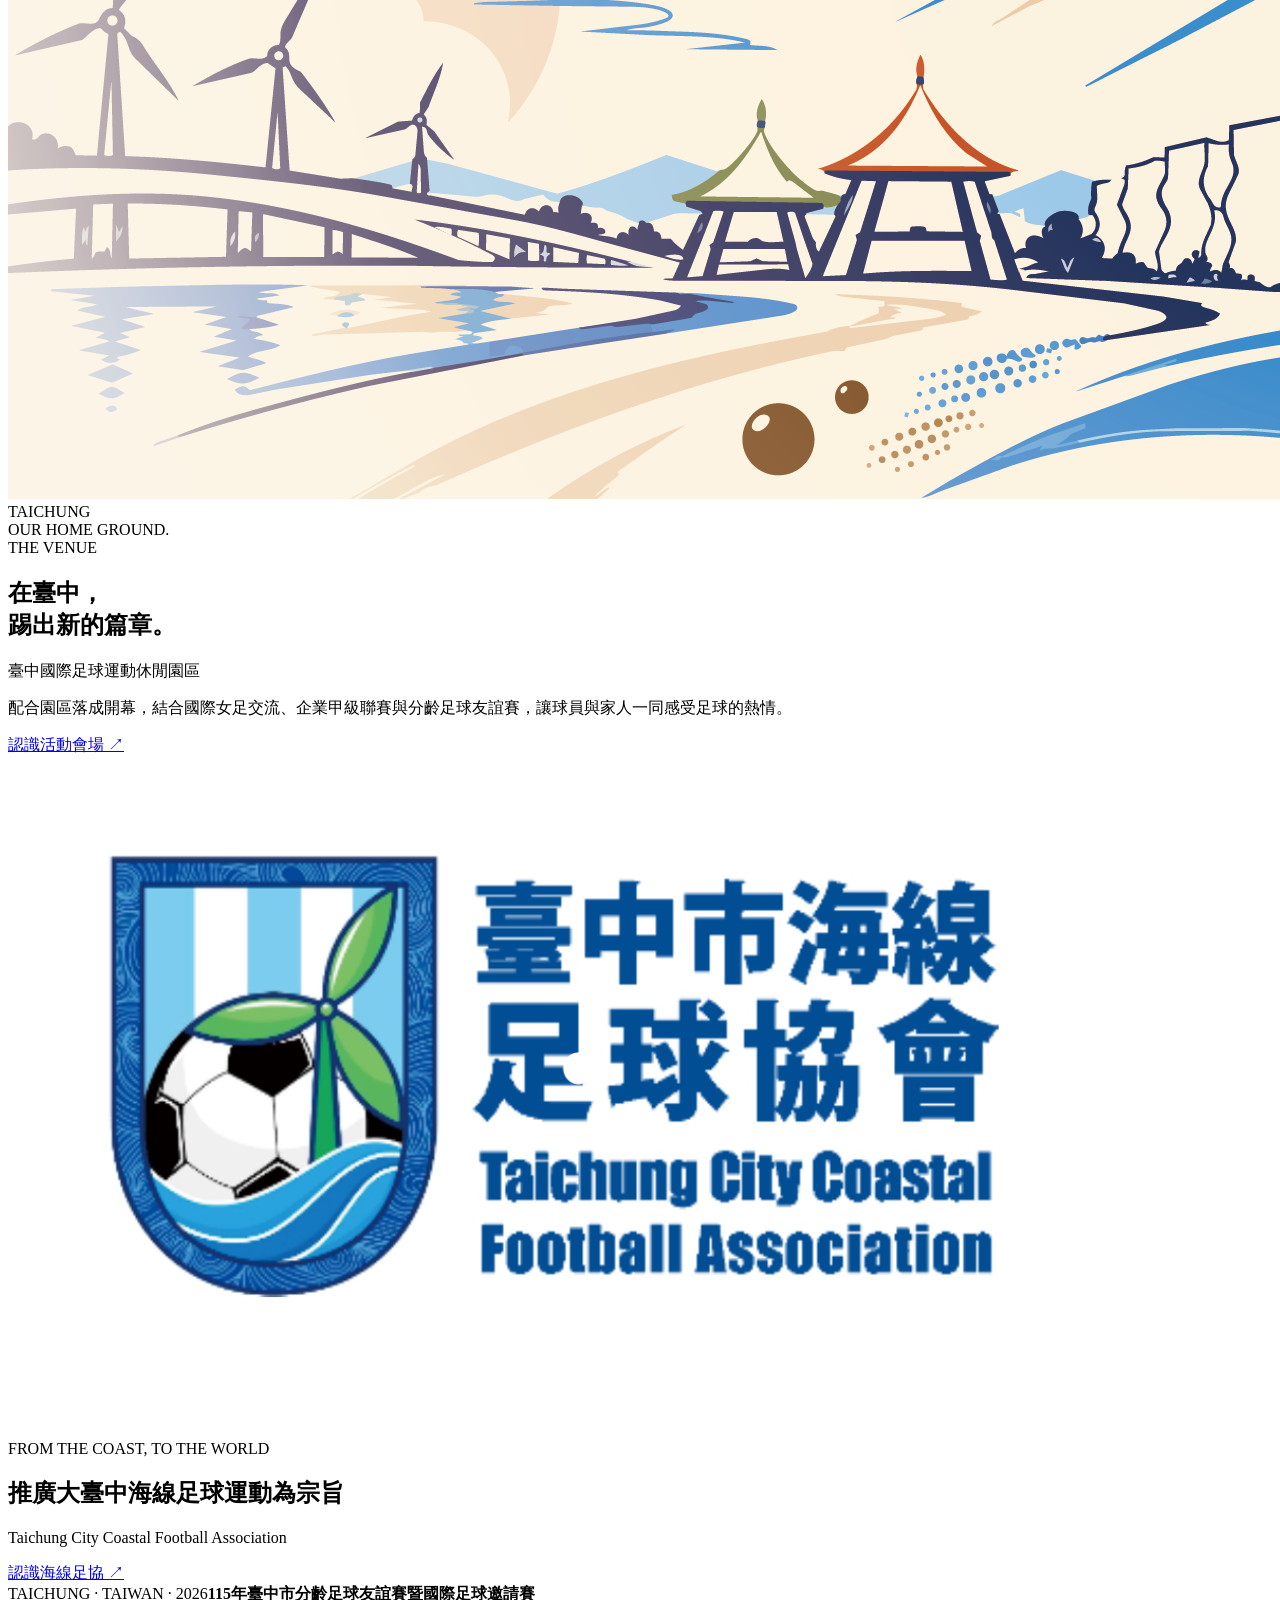
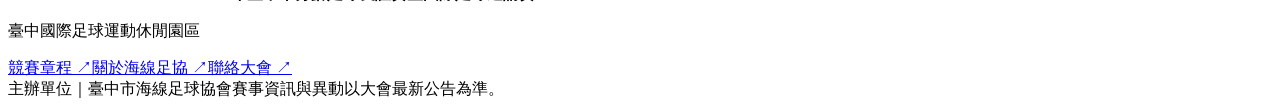
==== commit b5d3cc0e: "Add files via upload" ====
--- a/index.html
+++ b/index.html
@@ -1,58 +1,19 @@
 <!DOCTYPE html>
-<html lang="zh-Hant">
-<head>
-  <meta charset="UTF-8">
-  <meta name="viewport" content="width=device-width, initial-scale=1">
-  <meta name="description" content="2026 全國學童盃足球錦標賽中區預賽賽事資訊">
-  <meta name="theme-color" content="#1554a6">
-  <title>2026 全國學童盃足球錦標賽｜中區預賽</title>
-  <link rel="preconnect" href="https://fonts.googleapis.com">
-  <link rel="preconnect" href="https://fonts.gstatic.com" crossorigin>
-  <link href="https://fonts.googleapis.com/css2?family=Noto+Sans+TC:wght@400;500;600;700;800;900&family=Outfit:wght@600;700;800&display=swap" rel="stylesheet">
-  <link rel="stylesheet" href="style.css">
-</head>
-<body>
-  <main class="site-main">
-    <section class="home-hero">
-      <div class="poster-stage" data-parallax data-reveal>
-        <img src="主視覺.png" alt="2026 全國學童盃足球錦標賽中區主視覺">
-        <div class="poster-sheen" aria-hidden="true"></div>
-      </div>
-    </section>
+<html lang="zh-Hant"><head><meta charset="UTF-8"><meta name="viewport" content="width=device-width,initial-scale=1"><meta name="theme-color" content="#122d50"><meta name="description" content="115年臺中市分齡足球友誼賽暨國際足球邀請賽｜活動資訊、賽程公告、競賽章程與比賽場地。"><meta property="og:title" content="首頁｜115年臺中市分齡足球友誼賽暨國際足球邀請賽"><meta property="og:description" content="2026年12月5–6日、12月12–13日，在臺中國際足球運動休閒園區相聚。"><meta property="og:image" content="主視覺.png"><title>首頁｜115年臺中市分齡足球友誼賽暨國際足球邀請賽</title><link rel="icon" href="logo.jpg" type="image/jpeg"><link rel="stylesheet" href="css/site.css"><script src="js/site.js" defer></script></head><body><a class="skip-link" href="#main">跳至主要內容</a>
+<header class="site-header"><div class="header-inner">
+<a class="brand" href="index.html" aria-label="賽事首頁"><img src="logo.jpg" alt="Taichung 足球賽事 Logo" width="998" height="593"><span>臺中分齡足球友誼賽<small>2026 INTERNATIONAL INVITATIONAL</small></span></a>
+<div class="header-right"><span class="header-date">12.05 — 12.13</span><button class="menu-toggle" type="button" aria-expanded="false" aria-controls="site-menu" aria-label="開啟導覽選單"><span></span><span></span><span></span></button></div>
+</div><nav id="site-menu" class="site-menu" aria-label="主要導覽" hidden><div class="menu-inner">
+<a href="index.html">首頁</a><a href="announcements.html">大會公告</a><a href="event-info.html">賽事資訊</a>
+<details class="nav-schedule"><summary>賽程查詢</summary><div><a href="schedule.html?group=u6">U6</a><a href="schedule.html?group=u8">U8</a><a href="schedule.html?group=u10">U10</a><a href="schedule.html?group=u12">U12</a><a href="schedule.html?group=u15">U15</a><a href="schedule.html?group=adult">成人組</a></div></details>
+<a href="regulations.html">競賽章程</a><a href="venue-map.html">活動會場</a><a href="partners.html">相關單位</a><a href="about.html">海線足球協會</a></div></nav></header><main id="main">
+<section class="home-hero container" aria-labelledby="event-title"><div class="hero-kicker"><span class="eyebrow">TAICHUNG FOOTBALL 2026</span><span>一座城市，一起為足球喝采。</span></div><h1 id="event-title" class="sr-only">115年臺中市分齡足球友誼賽暨國際足球邀請賽</h1><div class="poster-frame"><img class="main-poster" src="主視覺.png" alt="115年臺中市分齡足球友誼賽暨國際足球邀請賽主視覺：足球、臺中地標與海線風車" width="2048" height="1024" fetchpriority="high"></div>
+<div class="event-meta"><span><i class="meta-dot"></i>2026.12.05–06 / 12.12–13</span><a href="venue-map.html">臺中國際足球運動休閒園區 <span>↗</span></a></div>
+<section class="countdown-panel" aria-labelledby="countdown-title"><div class="countdown-intro"><span class="eyebrow">THE COUNTDOWN</span><h2 id="countdown-title">距離活動開始</h2><p id="countdown-note">2026.12.05 SAT · 13:00 臺灣時間</p></div><div class="countdown-digits" role="timer" aria-label="活動倒數"><div><strong id="count-days">--</strong><span>天 DAYS</span></div><b aria-hidden="true">:</b><div><strong id="count-hours">--</strong><span>時 HRS</span></div><b aria-hidden="true">:</b><div><strong id="count-minutes">--</strong><span>分 MIN</span></div><b aria-hidden="true">:</b><div><strong id="count-seconds">--</strong><span>秒 SEC</span></div></div></section></section>
+<section class="section container" aria-labelledby="news-title"><div class="section-heading"><div><span class="eyebrow">LATEST UPDATES</span><h2 id="news-title">大會最新消息</h2></div><a class="text-link" href="announcements.html">全部公告 <span>↗</span></a></div><div class="news-list">
+<a class="news-row" href="regulations.html"><span class="news-tag">競賽章程</span><div><h3>球隊公告版競賽章程</h3><p>參賽資格、賽制與報名須知，請各隊詳閱。</p></div><span class="row-arrow">↗</span></a>
+<a class="news-row" href="event-info.html#registration"><span class="news-tag gold">報名資訊</span><div><h3>報名至 11/13（五）17:00 截止</h3><p>11/16（一）抽籤後公告入取球隊。</p></div><span class="row-arrow">↗</span></a>
+<a class="news-row" href="schedule.html"><span class="news-tag">賽程公告</span><div><h3>各組賽程｜等待大會公告</h3><p>U6、U8、U10、U12、U15、成人組。</p></div><span class="row-arrow">↗</span></a></div></section>
+<section class="section container venue-feature"><div class="venue-art" aria-hidden="true"><img src="主視覺.png" alt="" loading="lazy"><span>TAICHUNG<br>OUR HOME GROUND.</span></div><div class="venue-copy"><span class="eyebrow">THE VENUE</span><h2>在臺中，<br>踢出新的篇章。</h2><p class="venue-name">臺中國際足球運動休閒園區</p><p>配合園區落成開幕，結合國際女足交流、企業甲級聯賽與分齡足球友誼賽，讓球員與家人一同感受足球的熱情。</p><a class="button button-outline" href="venue-map.html">認識活動會場 ↗</a></div></section>
+<section class="association-strip"><div class="container"><img src="assets/taichung-coastal-fa.png" alt="臺中市海線足球協會" width="1080" height="680" loading="lazy"><div><span class="eyebrow">FROM THE COAST, TO THE WORLD</span><h2>推廣大臺中海線足球運動為宗旨</h2><p>Taichung City Coastal Football Association</p></div><a class="text-link" href="about.html">認識海線足協 ↗</a></div></section></main><footer class="site-footer"><div class="container footer-inner"><div><span class="eyebrow">TAICHUNG · TAIWAN · 2026</span><strong>115年臺中市分齡足球友誼賽暨國際足球邀請賽</strong><p>臺中國際足球運動休閒園區</p></div><div class="footer-links"><a href="regulations.html">競賽章程 ↗</a><a href="about.html">關於海線足協 ↗</a><a href="mailto:taichungportcup@gmail.com">聯絡大會 ↗</a></div><div class="footer-bottom"><span>主辦單位｜臺中市海線足球協會</span><span>賽事資訊與異動以大會最新公告為準。</span></div></div></footer><noscript><div class="no-script">目前停用 JavaScript，倒數與篩選無法更新。<a href="event-info.html">賽事資訊</a> · <a href="schedule.html">賽程</a> · <a href="regulations.html">競賽章程</a> · <a href="venue-map.html">活動會場</a> · <a href="partners.html">相關單位</a> · <a href="about.html">協會介紹</a></div></noscript></body></html>
 
-    <section class="final-results-section" aria-labelledby="final-results-title">
-      <div class="final-results-panel" data-reveal>
-        <div class="final-results-heading">
-          <span class="final-results-eyebrow">FINAL RESULTS · 2026</span>
-          <h1 id="final-results-title">2026 全國學童盃足球錦標賽<span>中區最終成績公告</span></h1>
-          <p>恭喜所有獲獎球隊，感謝每一支隊伍的精彩表現！</p>
-        </div>
-
-        <div class="final-results-category">
-          <h2><span>01</span> 中區公開組最終排名</h2>
-          <div class="final-results-grid">
-            <article class="final-result-card"><h3>公開男子六年級組</h3><ol><li><span>🥇 冠軍</span><strong>夢幻光芒</strong></li><li><span>🥈 亞軍</span><strong>閃電豹</strong></li><li><span>🥉 季軍</span><strong>足夢D-Team U12</strong></li><li><span>🏅 殿軍</span><strong>台中市山海屯運動協會</strong></li></ol></article>
-            <article class="final-result-card"><h3>公開女子六年級組</h3><ol><li><span>🥇 冠軍</span><strong>臺中藍鯨U12</strong></li><li><span>🥈 亞軍</span><strong>臺中市海線足球協會</strong></li></ol></article>
-            <article class="final-result-card"><h3>公開男子五年級組</h3><ol><li><span>🥇 冠軍</span><strong>台中市山海屯運動協會</strong></li><li><span>🥈 亞軍</span><strong>台中 FUTURO U11</strong></li><li><span>🥉 季軍</span><strong>台中磐石</strong></li><li><span>🏅 殿軍</span><strong>旅人</strong></li></ol></article>
-            <article class="final-result-card"><h3>公開男子四年級組</h3><ol><li><span>🥇 冠軍</span><strong>夢幻熱血</strong></li><li><span>🥈 亞軍</span><strong>DSE Football Club</strong></li><li><span>🥉 季軍</span><strong>足夢蜻蜓</strong></li><li><span>🏅 殿軍</span><strong>肯尼獅</strong></li></ol></article>
-          </div>
-        </div>
-
-        <div class="final-results-category">
-          <h2><span>02</span> 中區學校組最終排名</h2>
-          <div class="final-results-grid">
-            <article class="final-result-card"><h3>學校男子四年級組</h3><ol><li><span>🥇 冠軍</span><strong>西屯國小</strong></li><li><span>🥈 亞軍</span><strong>國安國小</strong></li><li><span>🥉 季軍</span><strong>協和國小</strong></li><li><span>🏅 殿軍</span><strong>清水國小</strong></li></ol></article>
-            <article class="final-result-card"><h3>學校男子五年級組</h3><ol><li><span>🥇 冠軍</span><strong>國安國小</strong></li><li><span>🥈 亞軍</span><strong>惠文國小</strong></li><li><span>🥉 季軍</span><strong>協和國小</strong></li><li><span>🏅 殿軍</span><strong>永安國小</strong></li></ol></article>
-            <article class="final-result-card"><h3>學校男子六年級組</h3><ol><li><span>🥇 冠軍</span><strong>臺中市協和國小</strong></li><li><span>🥈 亞軍</span><strong>賴厝國小</strong></li><li><span>🥉 季軍</span><strong>國安國小</strong></li><li><span>🏅 殿軍</span><strong>南郭國小</strong></li></ol></article>
-            <article class="final-result-card"><h3>學校女子四年級組</h3><ol><li><span>🥇 第一名</span><strong>東芳國小</strong></li><li><span>🥈 第二名</span><strong>國安國小</strong></li><li><span>🥉 第三名</span><strong>永順國小</strong></li><li><span>🏅 第四名</span><strong>黎明國小</strong></li></ol></article>
-          </div>
-        </div>
-      </div>
-    </section>
-
-  </main>
-
-  <script src="toolbar.js"></script>
-  <script src="app.js"></script>
-</body>
-</html>
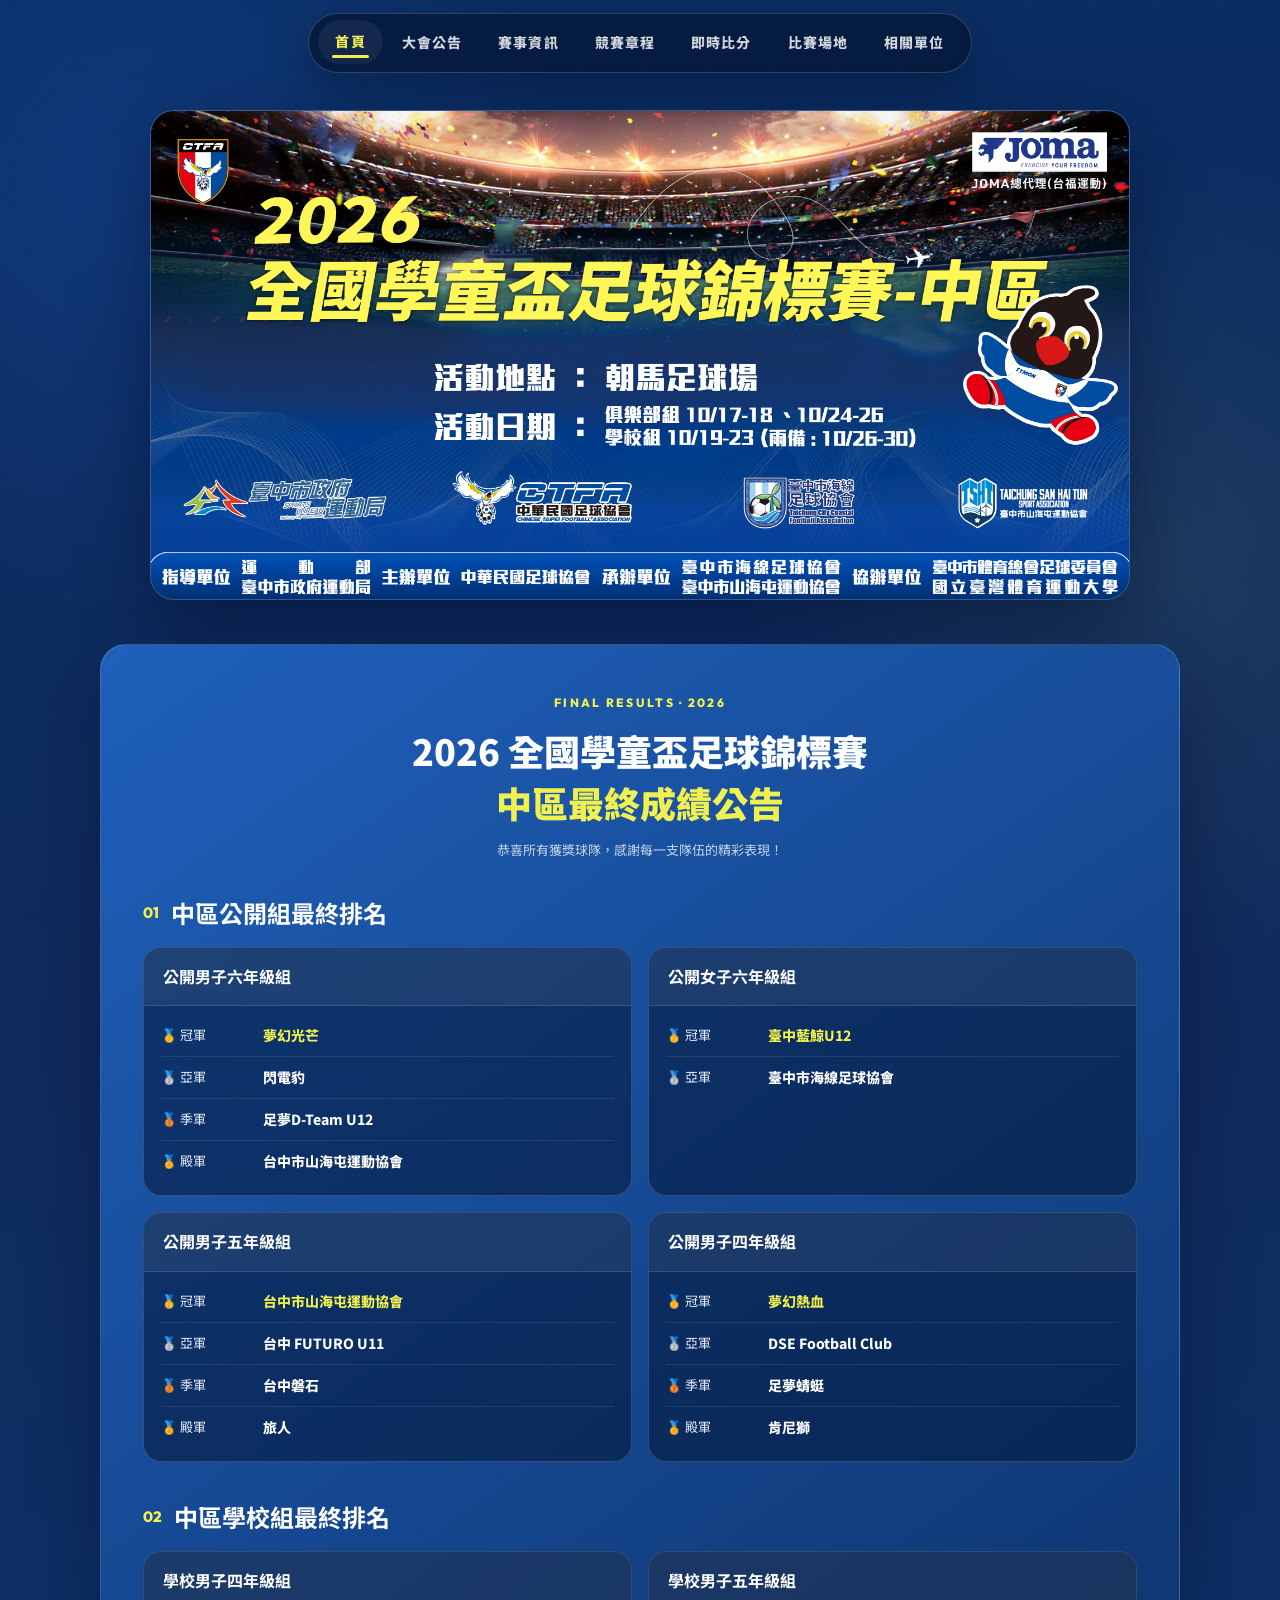
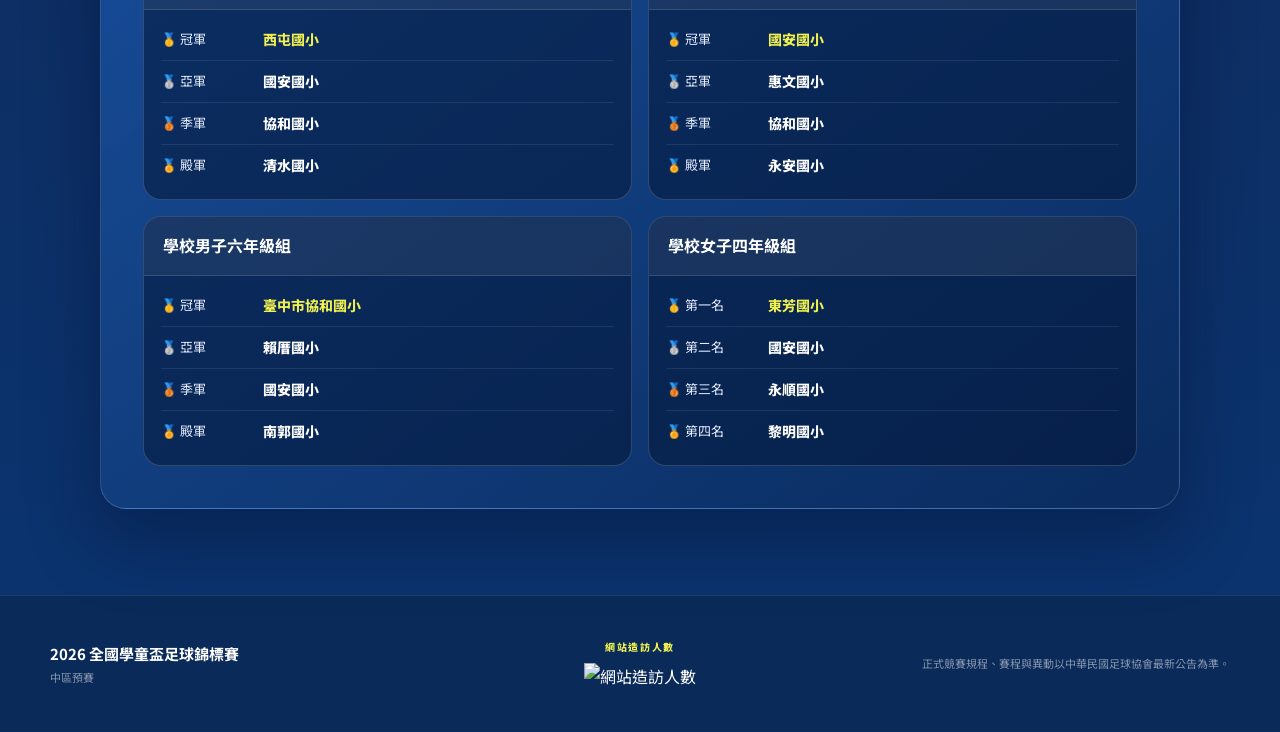
==== commit 49525cdc: "Add files via upload" ====
--- a/index.html
+++ b/index.html
@@ -1,19 +1,58 @@
 <!DOCTYPE html>
-<html lang="zh-Hant"><head><meta charset="UTF-8"><meta name="viewport" content="width=device-width,initial-scale=1"><meta name="theme-color" content="#122d50"><meta name="description" content="115年臺中市分齡足球友誼賽暨國際足球邀請賽｜活動資訊、賽程公告、競賽章程與比賽場地。"><meta property="og:title" content="首頁｜115年臺中市分齡足球友誼賽暨國際足球邀請賽"><meta property="og:description" content="2026年12月5–6日、12月12–13日，在臺中國際足球運動休閒園區相聚。"><meta property="og:image" content="主視覺.png"><title>首頁｜115年臺中市分齡足球友誼賽暨國際足球邀請賽</title><link rel="icon" href="logo.jpg" type="image/jpeg"><link rel="stylesheet" href="css/site.css"><script src="js/site.js" defer></script></head><body><a class="skip-link" href="#main">跳至主要內容</a>
-<header class="site-header"><div class="header-inner">
-<a class="brand" href="index.html" aria-label="賽事首頁"><img src="logo.jpg" alt="Taichung 足球賽事 Logo" width="998" height="593"><span>臺中分齡足球友誼賽<small>2026 INTERNATIONAL INVITATIONAL</small></span></a>
-<div class="header-right"><span class="header-date">12.05 — 12.13</span><button class="menu-toggle" type="button" aria-expanded="false" aria-controls="site-menu" aria-label="開啟導覽選單"><span></span><span></span><span></span></button></div>
-</div><nav id="site-menu" class="site-menu" aria-label="主要導覽" hidden><div class="menu-inner">
-<a href="index.html">首頁</a><a href="announcements.html">大會公告</a><a href="event-info.html">賽事資訊</a>
-<details class="nav-schedule"><summary>賽程查詢</summary><div><a href="schedule.html?group=u6">U6</a><a href="schedule.html?group=u8">U8</a><a href="schedule.html?group=u10">U10</a><a href="schedule.html?group=u12">U12</a><a href="schedule.html?group=u15">U15</a><a href="schedule.html?group=adult">成人組</a></div></details>
-<a href="regulations.html">競賽章程</a><a href="venue-map.html">活動會場</a><a href="partners.html">相關單位</a><a href="about.html">海線足球協會</a></div></nav></header><main id="main">
-<section class="home-hero container" aria-labelledby="event-title"><div class="hero-kicker"><span class="eyebrow">TAICHUNG FOOTBALL 2026</span><span>一座城市，一起為足球喝采。</span></div><h1 id="event-title" class="sr-only">115年臺中市分齡足球友誼賽暨國際足球邀請賽</h1><div class="poster-frame"><img class="main-poster" src="主視覺.png" alt="115年臺中市分齡足球友誼賽暨國際足球邀請賽主視覺：足球、臺中地標與海線風車" width="2048" height="1024" fetchpriority="high"></div>
-<div class="event-meta"><span><i class="meta-dot"></i>2026.12.05–06 / 12.12–13</span><a href="venue-map.html">臺中國際足球運動休閒園區 <span>↗</span></a></div>
-<section class="countdown-panel" aria-labelledby="countdown-title"><div class="countdown-intro"><span class="eyebrow">THE COUNTDOWN</span><h2 id="countdown-title">距離活動開始</h2><p id="countdown-note">2026.12.05 SAT · 13:00 臺灣時間</p></div><div class="countdown-digits" role="timer" aria-label="活動倒數"><div><strong id="count-days">--</strong><span>天 DAYS</span></div><b aria-hidden="true">:</b><div><strong id="count-hours">--</strong><span>時 HRS</span></div><b aria-hidden="true">:</b><div><strong id="count-minutes">--</strong><span>分 MIN</span></div><b aria-hidden="true">:</b><div><strong id="count-seconds">--</strong><span>秒 SEC</span></div></div></section></section>
-<section class="section container" aria-labelledby="news-title"><div class="section-heading"><div><span class="eyebrow">LATEST UPDATES</span><h2 id="news-title">大會最新消息</h2></div><a class="text-link" href="announcements.html">全部公告 <span>↗</span></a></div><div class="news-list">
-<a class="news-row" href="regulations.html"><span class="news-tag">競賽章程</span><div><h3>球隊公告版競賽章程</h3><p>參賽資格、賽制與報名須知，請各隊詳閱。</p></div><span class="row-arrow">↗</span></a>
-<a class="news-row" href="event-info.html#registration"><span class="news-tag gold">報名資訊</span><div><h3>報名至 11/13（五）17:00 截止</h3><p>11/16（一）抽籤後公告入取球隊。</p></div><span class="row-arrow">↗</span></a>
-<a class="news-row" href="schedule.html"><span class="news-tag">賽程公告</span><div><h3>各組賽程｜等待大會公告</h3><p>U6、U8、U10、U12、U15、成人組。</p></div><span class="row-arrow">↗</span></a></div></section>
-<section class="section container venue-feature"><div class="venue-art" aria-hidden="true"><img src="主視覺.png" alt="" loading="lazy"><span>TAICHUNG<br>OUR HOME GROUND.</span></div><div class="venue-copy"><span class="eyebrow">THE VENUE</span><h2>在臺中，<br>踢出新的篇章。</h2><p class="venue-name">臺中國際足球運動休閒園區</p><p>配合園區落成開幕，結合國際女足交流、企業甲級聯賽與分齡足球友誼賽，讓球員與家人一同感受足球的熱情。</p><a class="button button-outline" href="venue-map.html">認識活動會場 ↗</a></div></section>
-<section class="association-strip"><div class="container"><img src="assets/taichung-coastal-fa.png" alt="臺中市海線足球協會" width="1080" height="680" loading="lazy"><div><span class="eyebrow">FROM THE COAST, TO THE WORLD</span><h2>推廣大臺中海線足球運動為宗旨</h2><p>Taichung City Coastal Football Association</p></div><a class="text-link" href="about.html">認識海線足協 ↗</a></div></section></main><footer class="site-footer"><div class="container footer-inner"><div><span class="eyebrow">TAICHUNG · TAIWAN · 2026</span><strong>115年臺中市分齡足球友誼賽暨國際足球邀請賽</strong><p>臺中國際足球運動休閒園區</p></div><div class="footer-links"><a href="regulations.html">競賽章程 ↗</a><a href="about.html">關於海線足協 ↗</a><a href="mailto:taichungportcup@gmail.com">聯絡大會 ↗</a></div><div class="footer-bottom"><span>主辦單位｜臺中市海線足球協會</span><span>賽事資訊與異動以大會最新公告為準。</span></div></div></footer><noscript><div class="no-script">目前停用 JavaScript，倒數與篩選無法更新。<a href="event-info.html">賽事資訊</a> · <a href="schedule.html">賽程</a> · <a href="regulations.html">競賽章程</a> · <a href="venue-map.html">活動會場</a> · <a href="partners.html">相關單位</a> · <a href="about.html">協會介紹</a></div></noscript></body></html>
+<html lang="zh-Hant">
+<head>
+  <meta charset="UTF-8">
+  <meta name="viewport" content="width=device-width, initial-scale=1">
+  <meta name="description" content="2026 全國學童盃足球錦標賽中區預賽賽事資訊">
+  <meta name="theme-color" content="#1554a6">
+  <title>2026 全國學童盃足球錦標賽｜中區預賽</title>
+  <link rel="preconnect" href="https://fonts.googleapis.com">
+  <link rel="preconnect" href="https://fonts.gstatic.com" crossorigin>
+  <link href="https://fonts.googleapis.com/css2?family=Noto+Sans+TC:wght@400;500;600;700;800;900&family=Outfit:wght@600;700;800&display=swap" rel="stylesheet">
+  <link rel="stylesheet" href="style.css">
+</head>
+<body>
+  <main class="site-main">
+    <section class="home-hero">
+      <div class="poster-stage" data-parallax data-reveal>
+        <img src="主視覺.png" alt="2026 全國學童盃足球錦標賽中區主視覺">
+        <div class="poster-sheen" aria-hidden="true"></div>
+      </div>
+    </section>
 
+    <section class="final-results-section" aria-labelledby="final-results-title">
+      <div class="final-results-panel" data-reveal>
+        <div class="final-results-heading">
+          <span class="final-results-eyebrow">FINAL RESULTS · 2026</span>
+          <h1 id="final-results-title">2026 全國學童盃足球錦標賽<span>中區最終成績公告</span></h1>
+          <p>恭喜所有獲獎球隊，感謝每一支隊伍的精彩表現！</p>
+        </div>
+
+        <div class="final-results-category">
+          <h2><span>01</span> 中區公開組最終排名</h2>
+          <div class="final-results-grid">
+            <article class="final-result-card"><h3>公開男子六年級組</h3><ol><li><span>🥇 冠軍</span><strong>夢幻光芒</strong></li><li><span>🥈 亞軍</span><strong>閃電豹</strong></li><li><span>🥉 季軍</span><strong>足夢D-Team U12</strong></li><li><span>🏅 殿軍</span><strong>台中市山海屯運動協會</strong></li></ol></article>
+            <article class="final-result-card"><h3>公開女子六年級組</h3><ol><li><span>🥇 冠軍</span><strong>臺中藍鯨U12</strong></li><li><span>🥈 亞軍</span><strong>臺中市海線足球協會</strong></li></ol></article>
+            <article class="final-result-card"><h3>公開男子五年級組</h3><ol><li><span>🥇 冠軍</span><strong>台中市山海屯運動協會</strong></li><li><span>🥈 亞軍</span><strong>台中 FUTURO U11</strong></li><li><span>🥉 季軍</span><strong>台中磐石</strong></li><li><span>🏅 殿軍</span><strong>旅人</strong></li></ol></article>
+            <article class="final-result-card"><h3>公開男子四年級組</h3><ol><li><span>🥇 冠軍</span><strong>夢幻熱血</strong></li><li><span>🥈 亞軍</span><strong>DSE Football Club</strong></li><li><span>🥉 季軍</span><strong>足夢蜻蜓</strong></li><li><span>🏅 殿軍</span><strong>肯尼獅</strong></li></ol></article>
+          </div>
+        </div>
+
+        <div class="final-results-category">
+          <h2><span>02</span> 中區學校組最終排名</h2>
+          <div class="final-results-grid">
+            <article class="final-result-card"><h3>學校男子四年級組</h3><ol><li><span>🥇 冠軍</span><strong>西屯國小</strong></li><li><span>🥈 亞軍</span><strong>國安國小</strong></li><li><span>🥉 季軍</span><strong>協和國小</strong></li><li><span>🏅 殿軍</span><strong>清水國小</strong></li></ol></article>
+            <article class="final-result-card"><h3>學校男子五年級組</h3><ol><li><span>🥇 冠軍</span><strong>國安國小</strong></li><li><span>🥈 亞軍</span><strong>惠文國小</strong></li><li><span>🥉 季軍</span><strong>協和國小</strong></li><li><span>🏅 殿軍</span><strong>永安國小</strong></li></ol></article>
+            <article class="final-result-card"><h3>學校男子六年級組</h3><ol><li><span>🥇 冠軍</span><strong>臺中市協和國小</strong></li><li><span>🥈 亞軍</span><strong>賴厝國小</strong></li><li><span>🥉 季軍</span><strong>國安國小</strong></li><li><span>🏅 殿軍</span><strong>南郭國小</strong></li></ol></article>
+            <article class="final-result-card"><h3>學校女子四年級組</h3><ol><li><span>🥇 第一名</span><strong>東芳國小</strong></li><li><span>🥈 第二名</span><strong>國安國小</strong></li><li><span>🥉 第三名</span><strong>永順國小</strong></li><li><span>🏅 第四名</span><strong>黎明國小</strong></li></ol></article>
+          </div>
+        </div>
+      </div>
+    </section>
+
+  </main>
+
+  <script src="toolbar.js"></script>
+  <script src="app.js"></script>
+</body>
+</html>
--- a/style.css
+++ b/style.css
@@ -0,0 +1,1791 @@
+:root {
+  --navy-950: #102b5c;
+  --navy-900: #123d7a;
+  --blue-800: #1554a6;
+  --blue-700: #1e63c6;
+  --blue-600: #2b74d6;
+  --blue-500: #3b82f6;
+  --event-yellow: #f0f050;
+  --event-yellow-2: #fff86b;
+  --paper: #f0f0f0;
+  --white: #fff;
+  --ink: #101010;
+  --muted: #aebee2;
+  --panel: rgba(12, 38, 86, .82);
+  --line: rgba(255, 255, 255, .15);
+  --shadow: 0 24px 70px rgba(0, 8, 35, .34);
+  --radius: 24px;
+  --header-height: 86px;
+}
+
+* { box-sizing: border-box; }
+[hidden] { display: none !important; }
+html {
+  min-height: 100%;
+  scroll-behavior: smooth;
+  scroll-padding-top: calc(var(--header-height) + 20px);
+}
+body {
+  min-height: 100vh;
+  margin: 0;
+  color: var(--white);
+  background:
+    radial-gradient(circle at 10% 8%, rgba(31, 94, 199, .24), transparent 27rem),
+    radial-gradient(circle at 90% 24%, rgba(240, 240, 80, .07), transparent 26rem),
+    linear-gradient(180deg, #0a2d63 0%, var(--navy-950) 45%, #0a3470 100%);
+  font-family: "Noto Sans TC", "Microsoft JhengHei", system-ui, sans-serif;
+  line-height: 1.7;
+  overflow-x: hidden;
+  -webkit-font-smoothing: antialiased;
+}
+body::before {
+  content: "";
+  position: fixed;
+  inset: 0;
+  z-index: -2;
+  pointer-events: none;
+  opacity: .18;
+  background-image:
+    linear-gradient(rgba(102, 157, 255, .16) 1px, transparent 1px),
+    linear-gradient(90deg, rgba(102, 157, 255, .12) 1px, transparent 1px);
+  background-size: 64px 64px;
+  mask-image: linear-gradient(to bottom, rgba(0,0,0,.9), transparent 82%);
+}
+body.mobile-menu-open { overflow: hidden; }
+a { color: inherit; }
+img { display: block; max-width: 100%; }
+button, select, input { font: inherit; }
+button, a { -webkit-tap-highlight-color: transparent; }
+::selection { color: var(--ink); background: var(--event-yellow); }
+
+.global-header {
+  position: fixed;
+  inset: 0 0 auto;
+  z-index: 1000;
+  height: var(--header-height);
+  display: flex;
+  justify-content: center;
+  align-items: center;
+  padding: 14px 24px;
+  pointer-events: none;
+}
+.desktop-nav {
+  width: max-content;
+  max-width: calc(100vw - 48px);
+  min-height: 58px;
+  padding: 7px 9px;
+  display: flex;
+  align-items: center;
+  justify-content: center;
+  gap: 2px;
+  border: 1px solid rgba(255,255,255,.18);
+  border-radius: 999px;
+  background: rgba(7, 24, 54, .84);
+  box-shadow: 0 16px 44px rgba(0,0,0,.25);
+  backdrop-filter: blur(18px) saturate(135%);
+  pointer-events: auto;
+}
+.nav-link {
+  position: relative;
+  padding: 10px 17px;
+  color: rgba(255,255,255,.82);
+  border-radius: 999px;
+  text-decoration: none;
+  font-size: 14px;
+  font-weight: 800;
+  letter-spacing: .08em;
+  white-space: nowrap;
+  transition: color .25s ease, background .25s ease, transform .25s ease;
+}
+.nav-link::after {
+  content: "";
+  position: absolute;
+  left: 21%;
+  right: 21%;
+  bottom: 6px;
+  height: 3px;
+  background: var(--event-yellow);
+  border-radius: 6px;
+  transform: scaleX(0);
+  transform-origin: center;
+  transition: transform .25s ease;
+}
+.nav-link:hover,
+.nav-link:focus-visible,
+.nav-link.active {
+  color: var(--event-yellow);
+  background: rgba(255,255,255,.055);
+  transform: translateY(-1px);
+}
+.nav-link.active::after,
+.nav-link:hover::after { transform: scaleX(1); }
+.mobile-topbar, .mobile-drawer, .mobile-overlay { display: none; }
+
+.global-footer {
+  position: relative;
+  z-index: 3;
+  padding: 42px 24px;
+  border-top: 1px solid rgba(255,255,255,.09);
+  background: #0a2a59;
+}
+.footer-inner {
+  width: min(1180px, 100%);
+  margin: 0 auto;
+  display: grid;
+  grid-template-columns: minmax(260px, 1fr) auto minmax(260px, 1fr);
+  align-items: center;
+  gap: 28px;
+}
+.footer-event { display: grid; gap: 2px; }
+.footer-event strong { color: #fff; font-size: 15px; }
+.footer-event span, .footer-inner > p {
+  margin: 0;
+  color: rgba(255,255,255,.5);
+  font-size: 11px;
+}
+.visitor-counter {
+  min-width: 150px;
+  display: grid;
+  justify-items: center;
+  gap: 8px;
+}
+.visitor-counter span {
+  color: var(--event-yellow);
+  font-size: 10px;
+  font-weight: 800;
+  letter-spacing: .16em;
+}
+.visitor-counter img { min-height: 20px; }
+.footer-inner > p { text-align: right; }
+
+.site-main { min-height: calc(100vh - 140px); }
+.content-shell { width: min(1180px, calc(100% - 48px)); margin: 0 auto; }
+
+.home-hero {
+  min-height: 0;
+  position: relative;
+  overflow: hidden;
+  padding: calc(var(--header-height) + 24px) 24px 44px;
+  isolation: isolate;
+}
+.poster-stage {
+  width: min(980px, calc(100% - 80px));
+  aspect-ratio: 2 / 1;
+  position: relative;
+  overflow: hidden;
+  margin: 0 auto;
+  border: 1px solid rgba(255,255,255,.16);
+  border-radius: 24px;
+  background: var(--navy-900);
+  box-shadow: 0 26px 72px rgba(0,4,28,.38);
+}
+.poster-stage img {
+  width: 100%;
+  height: 100%;
+  object-fit: cover;
+  object-position: center;
+  transform: translate(var(--parallax-x, 0), var(--parallax-y, 0)) scale(1.012);
+  transition: transform .18s ease-out;
+}
+.poster-sheen {
+  position: absolute;
+  inset: 0;
+  overflow: hidden;
+  pointer-events: none;
+}
+.poster-sheen::after {
+  content: "";
+  width: 38%;
+  height: 180%;
+  position: absolute;
+  left: -55%;
+  top: -40%;
+  opacity: .16;
+  background: linear-gradient(90deg, transparent, #fff, transparent);
+  transform: rotate(14deg);
+  animation: posterSweep 7s ease-in-out infinite;
+}
+@keyframes posterSweep {
+  0%, 22% { left: -55%; }
+  65%, 100% { left: 125%; }
+}
+.page-kicker {
+  color: var(--event-yellow);
+  font-family: "Outfit", "Arial Black", sans-serif;
+  font-size: 12px;
+  font-weight: 800;
+  letter-spacing: .23em;
+  text-transform: uppercase;
+}
+
+.countdown-section {
+  position: relative;
+  z-index: 4;
+  margin-top: -18px;
+  padding: 0 24px 86px;
+}
+
+/* 首頁賽事最終排名 */
+.final-results-section { position: relative; z-index: 4; padding: 0 24px 86px; }
+.final-results-panel { width: min(1080px, 100%); margin: 0 auto; padding: clamp(22px, 4vw, 42px); border: 1px solid rgba(255,255,255,.16); border-radius: 26px; background: linear-gradient(145deg, rgba(32,98,190,.97), rgba(10,43,94,.98)); box-shadow: 0 30px 70px rgba(0,10,40,.38); }
+.final-results-heading { margin-bottom: 35px; text-align: center; }
+.final-results-eyebrow { color: var(--event-yellow); font: 800 12px "Outfit", sans-serif; letter-spacing: .19em; }
+.final-results-heading h1 { margin: 10px 0; font-size: clamp(1.45rem, 3vw, 2.25rem); line-height: 1.45; font-weight: 900; }
+.final-results-heading h1 span { display: block; color: var(--event-yellow); }
+.final-results-heading p { margin: 0; color: rgba(255,255,255,.75); font-size: 13px; }
+.final-results-category + .final-results-category { margin-top: 38px; }
+.final-results-category h2 { display: flex; align-items: center; gap: 12px; margin: 0 0 18px; font-size: clamp(1.1rem, 2.3vw, 1.5rem); line-height: 1.4; }
+.final-results-category h2 span { color: var(--event-yellow); font: 800 15px "Outfit", sans-serif; }
+.final-results-grid { display: grid; grid-template-columns: repeat(2, minmax(0, 1fr)); gap: 16px; }
+.final-result-card { min-width: 0; overflow: hidden; border: 1px solid rgba(255,255,255,.16); border-radius: 18px; background: rgba(4,24,57,.55); }
+.final-result-card h3 { margin: 0; padding: 15px 19px; border-bottom: 1px solid rgba(255,255,255,.12); background: rgba(255,255,255,.065); font-size: 16px; }
+.final-result-card ol { margin: 0; padding: 9px 17px 13px; list-style: none; }
+.final-result-card li { display: grid; grid-template-columns: 94px minmax(0, 1fr); gap: 8px; padding: 10px 0; align-items: start; line-height: 1.5; }
+.final-result-card li + li { border-top: 1px solid rgba(255,255,255,.085); }
+.final-result-card li span { color: #e5edff; font-size: 13px; white-space: nowrap; }
+.final-result-card li strong { font-size: 14px; font-weight: 800; overflow-wrap: anywhere; }
+.final-result-card li:first-child strong { color: var(--event-yellow); }
+@media (max-width: 700px) {
+  .final-results-section { padding: 0 16px 64px; }
+  .final-results-panel { padding: 22px 16px; border-radius: 20px; }
+  .final-results-grid { grid-template-columns: minmax(0, 1fr); gap: 12px; }
+  .final-results-category + .final-results-category { margin-top: 32px; }
+  .final-result-card h3 { padding: 13px 15px; }
+  .final-result-card ol { padding: 7px 14px 10px; }
+  .final-result-card li { grid-template-columns: 92px minmax(0, 1fr); }
+}
+.countdown-panel {
+  width: min(1000px, 100%);
+  margin: 0 auto;
+  padding: 25px 28px 28px;
+  border: 1px solid rgba(255,255,255,.14);
+  border-radius: 26px;
+  background:
+    linear-gradient(130deg, rgba(43,116,214,.96), rgba(21,84,166,.97)),
+    var(--blue-800);
+  box-shadow: 0 30px 70px rgba(0,10,40,.38);
+}
+.countdown-header {
+  margin-bottom: 18px;
+  display: flex;
+  justify-content: space-between;
+  align-items: center;
+  gap: 16px;
+}
+.countdown-header strong { color: var(--event-yellow); font-size: 14px; letter-spacing: .1em; }
+.countdown-caption { margin: 0; color: rgba(255,255,255,.68); font-size: 12px; }
+.countdown-grid {
+  display: grid;
+  grid-template-columns: repeat(4, minmax(0, 1fr));
+  gap: 12px;
+}
+.countdown-item {
+  min-width: 0;
+  padding: clamp(10px, 1.35vw, 16px) clamp(10px, 1.4vw, 18px);
+  display: grid;
+  grid-template-columns: 1fr auto;
+  align-items: end;
+  gap: clamp(5px, .7vw, 8px);
+  overflow: hidden;
+  border: 1px solid rgba(255,255,255,.12);
+  border-radius: 18px;
+  background: rgba(3,19,50,.36);
+}
+.countdown-item small {
+  padding-bottom: 9px;
+  color: rgba(255,255,255,.58);
+  font-size: 11px;
+  font-weight: 700;
+}
+.count-digits {
+  min-width: 0;
+  display: grid;
+  grid-template-columns: repeat(2, minmax(0, 1fr));
+  gap: clamp(3px, .45vw, 7px);
+}
+.count-digit {
+  height: clamp(48px, 5.4vw, 69px);
+  position: relative;
+  display: grid;
+  place-items: center;
+  overflow: hidden;
+  color: #fff;
+  border: 1px solid rgba(255,255,255,.09);
+  border-radius: clamp(9px, 1vw, 13px);
+  background: rgba(4, 25, 62, .35);
+  font-family: "Outfit", "Arial Black", sans-serif;
+  font-size: clamp(2rem, 4.5vw, 4.1rem);
+  font-weight: 800;
+  line-height: 1;
+  font-variant-numeric: tabular-nums;
+}
+.countdown-item[data-count-unit-name="minutes"] .count-digit,
+.countdown-item[data-count-unit-name="seconds"] .count-digit { color: var(--event-yellow); }
+.count-digit .roll-old,
+.count-digit .roll-new {
+  position: absolute;
+  inset: 0;
+  display: grid;
+  place-items: center;
+}
+.count-digit .roll-new { transform: translateY(-100%); }
+.count-digit.is-rolling .roll-old { animation: rollOutDown .7s cubic-bezier(.2,.75,.2,1) forwards; }
+.count-digit.is-rolling .roll-new { animation: rollInDown .7s cubic-bezier(.2,.75,.2,1) forwards; }
+@keyframes rollOutDown {
+  from { transform: translateY(0); opacity: 1; }
+  to { transform: translateY(100%); opacity: .1; }
+}
+@keyframes rollInDown {
+  from { transform: translateY(-100%); opacity: .1; }
+  to { transform: translateY(0); opacity: 1; }
+}
+
+.home-section { padding: 82px 24px; }
+.home-section.alt {
+  border-top: 1px solid rgba(255,255,255,.05);
+  border-bottom: 1px solid rgba(255,255,255,.05);
+  background: linear-gradient(180deg, rgba(59,130,246,.11), rgba(15,53,112,.22));
+}
+.section-heading {
+  width: min(1180px, 100%);
+  margin: 0 auto 32px;
+  display: grid;
+  grid-template-columns: 1fr minmax(280px, 470px);
+  gap: 36px;
+  align-items: end;
+}
+.section-heading-single { grid-template-columns: 1fr; }
+.section-heading h2 {
+  margin: 6px 0 0;
+  color: #fff;
+  font-size: clamp(2.2rem, 4.7vw, 4rem);
+  line-height: 1;
+  letter-spacing: -.045em;
+}
+.section-heading h2 strong { color: var(--event-yellow); }
+.section-heading > p { margin: 0; color: rgba(255,255,255,.58); font-size: 13px; }
+
+.gateway-grid {
+  width: min(1180px, 100%);
+  margin: 0 auto;
+  display: grid;
+  grid-template-columns: repeat(3, minmax(0, 1fr));
+  gap: 14px;
+}
+.gateway-card {
+  min-height: 220px;
+  position: relative;
+  overflow: hidden;
+  padding: 25px;
+  display: flex;
+  flex-direction: column;
+  border: 1px solid rgba(255,255,255,.12);
+  border-radius: 22px;
+  background:
+    radial-gradient(circle at 95% 5%, rgba(240,240,80,.12), transparent 35%),
+    linear-gradient(145deg, rgba(43,116,214,.56), rgba(18,61,122,.88));
+  box-shadow: 0 15px 40px rgba(0,8,35,.18);
+  text-decoration: none;
+  transform: perspective(900px) rotateX(var(--tilt-x, 0deg)) rotateY(var(--tilt-y, 0deg));
+  transform-style: preserve-3d;
+  transition: transform .22s ease, border-color .22s ease, box-shadow .22s ease;
+}
+.gateway-card:hover {
+  border-color: rgba(240,240,80,.48);
+  box-shadow: 0 24px 55px rgba(8,53,130,.3);
+}
+.gateway-index {
+  color: rgba(240,240,80,.34);
+  font-family: "Outfit", sans-serif;
+  font-size: 54px;
+  font-weight: 800;
+  line-height: 1;
+}
+.gateway-card h3 { margin: auto 0 6px; font-size: 22px; }
+.gateway-card p { margin: 0; color: rgba(255,255,255,.55); font-size: 12px; }
+.gateway-card b {
+  position: absolute;
+  right: 22px;
+  top: 23px;
+  color: var(--event-yellow);
+  font-size: 20px;
+}
+.news-teaser {
+  width: min(1180px, 100%);
+  margin: 0 auto;
+  padding: 30px;
+  display: grid;
+  grid-template-columns: auto 1fr auto;
+  align-items: center;
+  gap: 24px;
+  border: 1px solid rgba(255,255,255,.12);
+  border-radius: 24px;
+  background: rgba(255,255,255,.05);
+}
+.news-date {
+  min-width: 88px;
+  color: var(--event-yellow);
+  font-family: "Outfit", sans-serif;
+  font-size: 14px;
+  font-weight: 800;
+}
+.news-teaser h3 { margin: 0; font-size: 19px; }
+.news-teaser p { margin: 5px 0 0; color: rgba(255,255,255,.55); font-size: 12px; }
+.round-link {
+  width: 46px;
+  height: 46px;
+  display: grid;
+  place-items: center;
+  border: 1px solid rgba(255,255,255,.15);
+  border-radius: 50%;
+  color: var(--event-yellow);
+  text-decoration: none;
+  transition: transform .25s ease, background .25s ease;
+}
+.round-link:hover { transform: rotate(-10deg) scale(1.08); background: rgba(240,240,80,.08); }
+
+[data-reveal] {
+  opacity: 0;
+  transform: translateY(28px);
+  transition: opacity .75s ease, transform .75s cubic-bezier(.2,.75,.2,1);
+}
+[data-reveal].is-visible { opacity: 1; transform: translateY(0); }
+
+.page-hero {
+  min-height: 370px;
+  position: relative;
+  overflow: hidden;
+  display: grid;
+  place-items: end start;
+  padding: calc(var(--header-height) + 70px) 24px 62px;
+  background:
+    radial-gradient(circle at 82% 10%, rgba(240,240,80,.16), transparent 24rem),
+    linear-gradient(135deg, rgba(59,130,246,.78), rgba(18,61,122,.98));
+}
+.page-hero::before {
+  content: "";
+  position: absolute;
+  inset: 0;
+  opacity: .23;
+  background-image: url("主視覺.png");
+  background-size: cover;
+  background-position: center;
+  mix-blend-mode: luminosity;
+}
+.page-hero::after {
+  content: "";
+  position: absolute;
+  inset: auto 0 0;
+  height: 55%;
+  background: linear-gradient(transparent, #0d376f);
+}
+.page-hero-inner {
+  width: min(1180px, 100%);
+  margin: 0 auto;
+  position: relative;
+  z-index: 2;
+}
+.page-hero h1 {
+  max-width: 800px;
+  margin: 7px 0 10px;
+  color: var(--event-yellow);
+  font-size: clamp(3rem, 7vw, 6rem);
+  font-weight: 900;
+  line-height: .96;
+  letter-spacing: -.055em;
+  text-shadow: 0 .075em 0 var(--ink), 0 .14em .18em rgba(0,0,0,.38);
+}
+.page-hero p { max-width: 650px; margin: 0; color: rgba(255,255,255,.75); font-size: 14px; }
+.page-content { padding: 68px 24px 96px; }
+
+.notice-list {
+  width: min(980px, 100%);
+  margin: 0 auto;
+  display: grid;
+  gap: 14px;
+}
+.promo-banner {
+  width: min(1100px, 100%);
+  margin: 0 auto 34px;
+  overflow: hidden;
+  border: 1px solid rgba(255,255,255,.13);
+  border-radius: 24px;
+  box-shadow: var(--shadow);
+  transform: perspective(1200px) rotateX(var(--tilt-x, 0deg)) rotateY(var(--tilt-y, 0deg));
+  transition: transform .22s ease, box-shadow .25s ease;
+}
+.promo-banner:hover { box-shadow: 0 30px 80px rgba(9,55,135,.32); }
+.promo-banner img { width: 100%; height: auto; }
+.notice-card {
+  position: relative;
+  padding: 25px 27px;
+  display: grid;
+  grid-template-columns: 110px 1fr auto;
+  align-items: center;
+  gap: 22px;
+  border: 1px solid rgba(255,255,255,.11);
+  border-radius: 20px;
+  background: rgba(255,255,255,.045);
+  transition: transform .24s ease, border-color .24s ease, background .24s ease;
+}
+.notice-card:hover {
+  transform: translateX(5px);
+  border-color: rgba(240,240,80,.34);
+  background: rgba(59,130,246,.17);
+}
+.notice-card time { color: var(--event-yellow); font-family: "Outfit",sans-serif; font-weight: 800; }
+.notice-card h2 { margin: 0; font-size: 18px; line-height: 1.5; }
+.notice-card p { margin: 5px 0 0; color: rgba(255,255,255,.52); font-size: 12px; white-space: pre-line; }
+.notice-card-urgent { border-color: rgba(255,208,86,.55); background: linear-gradient(135deg, rgba(211,85,32,.16), rgba(255,255,255,.045)); }
+.notice-card-urgent h2 { color: var(--event-yellow); }
+.notice-card-urgent p { color: rgba(255,255,255,.94); font-size: 14px; line-height: 1.85; }
+.notice-schedule {
+  display: grid;
+  gap: 8px;
+  margin: 16px 0 0;
+  padding: 0;
+  list-style: none;
+}
+.notice-schedule li {
+  display: grid;
+  grid-template-columns: minmax(0, 1.7fr) minmax(68px, .55fr) minmax(0, .8fr);
+  align-items: center;
+  gap: 12px;
+  padding: 10px 14px;
+  border: 1px solid rgba(142,200,255,.17);
+  border-radius: 10px;
+  background: rgba(8,30,68,.46);
+  font-size: 13px;
+}
+.notice-schedule-date { color: rgba(255,255,255,.82); font-weight: 700; }
+.notice-schedule-field { color: var(--event-yellow); font-weight: 900; white-space: nowrap; }
+.notice-schedule-group { color: #fff; font-weight: 700; }
+.notice-card a { color: var(--event-yellow); text-decoration: none; font-weight: 800; font-size: 13px; }
+.notice-card > a::before,
+.notice-card > .notice-open-dialog::before {
+  content: "";
+  position: absolute;
+  inset: 0;
+  z-index: 1;
+  border-radius: inherit;
+  cursor: pointer;
+}
+.notice-card:focus-within {
+  border-color: rgba(240,249,80,.65);
+  outline: 2px solid var(--event-yellow);
+  outline-offset: 3px;
+}
+.notice-card-interactive { cursor: pointer; }
+.notice-card-interactive:focus-within { border-color: rgba(240,249,80,.55); }
+.notice-open-dialog {
+  padding: 11px 0;
+  border: 0;
+  background: transparent;
+  color: var(--event-yellow);
+  font-size: 13px;
+  font-weight: 800;
+  white-space: nowrap;
+  cursor: pointer;
+}
+.notice-open-dialog:focus-visible { outline: 2px solid var(--event-yellow); outline-offset: 5px; border-radius: 4px; }
+.schedule-dialog-open { overflow: hidden; }
+.schedule-dialog {
+  box-sizing: border-box;
+  width: min(580px, calc(100vw - 32px));
+  max-width: calc(100vw - 32px);
+  max-height: calc(100dvh - 32px);
+  margin: auto;
+  padding: 0;
+  border: 1px solid rgba(144,205,255,.46);
+  border-radius: 24px;
+  color: #fff;
+  background: linear-gradient(145deg, #17477f, #091e43 85%);
+  box-shadow: 0 32px 90px rgba(0,6,25,.72);
+  overflow-y: auto;
+}
+.schedule-dialog[open]:not(.is-closing) {
+  animation: southDialogEnter .4s cubic-bezier(.18,.9,.28,1.12) both;
+}
+.schedule-dialog.is-closing {
+  animation: southDialogExit .25s ease-in both;
+  pointer-events: none;
+}
+.schedule-dialog::backdrop {
+  background: rgba(1,9,29,.82);
+  backdrop-filter: blur(7px);
+}
+.schedule-dialog[open]:not(.is-closing)::backdrop { animation: southBackdropEnter .35s ease-out both; }
+.schedule-dialog.is-closing::backdrop { animation: southBackdropExit .25s ease-in both; }
+@keyframes southDialogEnter {
+  from { opacity: 0; transform: translateY(30px) scale(.92); }
+  to { opacity: 1; transform: translateY(0) scale(1); }
+}
+@keyframes southDialogExit {
+  from { opacity: 1; transform: translateY(0) scale(1); }
+  to { opacity: 0; transform: translateY(18px) scale(.96); }
+}
+@keyframes southBackdropEnter { from { opacity: 0; } to { opacity: 1; } }
+@keyframes southBackdropExit { from { opacity: 1; } to { opacity: 0; } }
+.schedule-dialog-panel { position: relative; padding: 38px; }
+.schedule-dialog-close {
+  position: absolute;
+  top: 15px;
+  right: 15px;
+  display: grid;
+  place-items: center;
+  width: 36px;
+  height: 36px;
+  border: 1px solid rgba(255,255,255,.2);
+  border-radius: 10px;
+  background: rgba(255,255,255,.07);
+  color: #fff;
+  font-size: 25px;
+  line-height: 1;
+  cursor: pointer;
+}
+.schedule-dialog-close:hover { background: rgba(255,255,255,.18); }
+.schedule-dialog-panel h2 {
+  margin: 12px 0 7px;
+  color: var(--event-yellow);
+  font-size: clamp(24px, 4vw, 32px);
+  line-height: 1.2;
+}
+.schedule-dialog-panel > p { color: rgba(255,255,255,.73); font-size: 13px; line-height: 1.8; }
+.schedule-dialog-options { display: grid; grid-template-columns: repeat(2, minmax(0, 1fr)); gap: 12px; margin-top: 26px; }
+.schedule-dialog-options--single { grid-template-columns: minmax(0, 1fr); }
+.schedule-dialog-options a {
+  display: flex;
+  flex-direction: column;
+  gap: 8px;
+  min-width: 0;
+  padding: 19px;
+  border: 1px solid rgba(155,210,255,.48);
+  border-radius: 16px;
+  background: rgba(40,99,171,.45);
+  color: #fff;
+  text-decoration: none;
+  transition: background .2s ease, border-color .2s ease, transform .2s ease;
+}
+.schedule-dialog-options a:hover,
+.schedule-dialog-options a:focus-visible {
+  border-color: var(--event-yellow);
+  background: rgba(54,116,192,.68);
+  transform: translateY(-2px);
+}
+.schedule-dialog-options strong { font-size: 21px; font-weight: 900; }
+.schedule-dialog-options span { color: rgba(255,255,255,.73); font-size: 12px; }
+.schedule-dialog-panel > .schedule-dialog-note { margin: 20px 0 0; color: rgba(255,255,255,.5); font-size: 11px; }
+.status-pill {
+  display: inline-flex;
+  align-items: center;
+  gap: 7px;
+  width: max-content;
+  padding: 5px 10px;
+  border: 1px solid rgba(240,240,80,.25);
+  border-radius: 999px;
+  color: var(--event-yellow);
+  background: rgba(240,240,80,.06);
+  font-size: 10px;
+  font-weight: 800;
+  letter-spacing: .08em;
+}
+.status-pill::before {
+  content: "";
+  width: 6px;
+  height: 6px;
+  background: currentColor;
+  border-radius: 50%;
+  box-shadow: 0 0 12px currentColor;
+}
+
+.info-grid {
+  width: min(1180px, 100%);
+  margin: 0 auto 22px;
+  display: grid;
+  grid-template-columns: repeat(2, minmax(0, 1fr));
+  gap: 14px;
+}
+.info-panel {
+  min-height: 220px;
+  padding: 27px;
+  position: relative;
+  overflow: hidden;
+  border: 1px solid rgba(255,255,255,.11);
+  border-radius: 22px;
+  background: linear-gradient(145deg, rgba(59,130,246,.24), rgba(18,61,122,.82));
+}
+.info-panel .number {
+  position: absolute;
+  right: 18px;
+  top: 10px;
+  color: rgba(240,240,80,.10);
+  font-family: "Outfit",sans-serif;
+  font-size: 66px;
+  font-weight: 800;
+}
+.info-panel > span { color: var(--event-yellow); font-size: 11px; font-weight: 800; letter-spacing: .12em; }
+.info-panel h2 { max-width: 80%; margin: 36px 0 9px; font-size: clamp(22px,3vw,32px); line-height: 1.25; }
+.info-panel p { margin: 0; color: rgba(255,255,255,.56); font-size: 12px; }
+.category-panel {
+  width: min(1180px, 100%);
+  margin: 22px auto 0;
+  padding: 26px;
+  border: 1px solid rgba(255,255,255,.11);
+  border-radius: 22px;
+  background: rgba(255,255,255,.035);
+}
+.category-panel h2 { margin: 0 0 20px; font-size: 22px; }
+.category-table-wrap { overflow-x: auto; }
+.category-table { width: 100%; min-width: 720px; border-collapse: collapse; }
+.category-table th, .category-table td {
+  padding: 14px 16px;
+  border-bottom: 1px solid rgba(255,255,255,.08);
+  text-align: left;
+  font-size: 12px;
+}
+.category-table thead th { color: rgba(255,255,255,.42); font-size: 10px; letter-spacing: .09em; }
+.category-table tbody th { color: #fff; }
+.category-table td.mark { color: var(--event-yellow); font-size: 14px; }
+.category-table tr:last-child th, .category-table tr:last-child td { border-bottom: 0; }
+.age-cards {
+  width: min(1180px, 100%);
+  margin: 14px auto 0;
+  display: grid;
+  grid-template-columns: repeat(3,minmax(0,1fr));
+  gap: 12px;
+}
+.age-card {
+  padding: 20px;
+  border: 1px solid rgba(255,255,255,.10);
+  border-radius: 18px;
+  background: rgba(59,130,246,.13);
+}
+.age-card strong { display: block; color: var(--event-yellow); font-size: 14px; }
+.age-card span { color: rgba(255,255,255,.58); font-size: 12px; }
+
+.venue-grid {
+  width: min(1080px, 100%);
+  margin: 0 auto;
+  display: grid;
+  grid-template-columns: repeat(2,minmax(0,1fr));
+  gap: 16px;
+}
+.venue-grid-single { width: min(760px, 100%); grid-template-columns: minmax(0,1fr); }
+.venue-card {
+  position: relative;
+  overflow: hidden;
+  border: 1px solid rgba(255,255,255,.12);
+  border-radius: 24px;
+  background:
+    linear-gradient(150deg, rgba(59,130,246,.40), rgba(18,61,122,.90));
+  transition: border-color .25s ease, box-shadow .25s ease;
+}
+.venue-card:hover { border-color: rgba(240,240,80,.38); box-shadow: 0 24px 55px rgba(6,51,135,.25); }
+.venue-map-embed {
+  width: 100%;
+  aspect-ratio: 16 / 10;
+  overflow: hidden;
+  border-bottom: 1px solid rgba(255,255,255,.12);
+}
+.venue-map-embed iframe {
+  width: 100%;
+  height: 100%;
+  display: block;
+  border: 0;
+}
+.venue-card-body { padding: 24px 26px 26px; }
+.venue-card-body > span { color: var(--event-yellow); font-size: 11px; font-weight: 800; }
+.venue-card-body h2 { margin: 5px 0; font-size: 25px; }
+.venue-card-body address { color: rgba(255,255,255,.68); font-size: 12px; font-style: normal; }
+.venue-card-body a {
+  display: inline-block;
+  margin-top: 18px;
+  color: var(--event-yellow);
+  text-decoration: none;
+  font-size: 12px;
+  font-weight: 800;
+}
+.venue-note {
+  width: min(1080px,100%);
+  margin: 18px auto 0;
+  color: rgba(255,255,255,.48);
+  font-size: 11px;
+  text-align: center;
+}
+
+.partner-groups {
+  width: min(980px, 100%);
+  margin: 0 auto;
+  display: grid;
+  gap: 44px;
+}
+.partner-group h2 {
+  margin: 0 0 18px;
+  padding-left: 16px;
+  border-left: 4px solid var(--event-yellow);
+  font-size: clamp(19px, 2.5vw, 24px);
+  line-height: 1.4;
+}
+.partner-grid {
+  width: min(980px, 100%);
+  display: grid;
+  grid-template-columns: repeat(2,minmax(0,1fr));
+  gap: 16px;
+}
+.partner-grid-single { width: calc((100% - 16px) / 2); grid-template-columns: minmax(0,1fr); }
+.partner-card {
+  min-height: 310px;
+  padding: 28px;
+  display: flex;
+  flex-direction: column;
+  align-items: center;
+  justify-content: center;
+  text-align: center;
+  border: 1px solid rgba(255,255,255,.11);
+  border-radius: 24px;
+  background: rgba(255,255,255,.045);
+  text-decoration: none;
+  transition: transform .25s ease, border-color .25s ease, box-shadow .25s ease;
+}
+.partner-card:hover {
+  transform: translateY(-5px);
+  border-color: rgba(240,240,80,.34);
+  box-shadow: 0 24px 55px rgba(8,48,120,.22);
+}
+.partner-logo {
+  width: 100%;
+  height: 138px;
+  display: grid;
+  place-items: center;
+  margin-bottom: 18px;
+  padding: 15px;
+  border-radius: 18px;
+  background: #fff;
+}
+.partner-logo img { max-width: 78%; max-height: 108px; object-fit: contain; }
+.partner-logo-joma { background: #102c5e; }
+.partner-card > span { color: var(--event-yellow); font-size: 10px; font-weight: 800; letter-spacing: .12em; }
+.partner-card strong { margin-top: 8px; font-size: 20px; }
+.partner-card small { margin-top: 4px; color: rgba(255,255,255,.48); font-family:"Outfit",sans-serif; }
+
+.scores-shell { width: min(1100px,100%); margin: 0 auto; }
+.scores-waiting {
+  min-height: 400px;
+  padding: 50px 24px;
+  display: grid;
+  place-items: center;
+  text-align: center;
+  border: 1px solid rgba(255,255,255,.12);
+  border-radius: 26px;
+  background:
+    radial-gradient(circle at center, rgba(59,130,246,.30), transparent 54%),
+    rgba(255,255,255,.035);
+}
+.waiting-icon {
+  width: 94px;
+  height: 94px;
+  position: relative;
+  display: grid;
+  place-items: center;
+  margin: 0 auto 20px;
+  border: 1px solid rgba(240,240,80,.35);
+  border-radius: 50%;
+  color: var(--event-yellow);
+  font-size: 39px;
+}
+.waiting-icon::before, .waiting-icon::after {
+  content: "";
+  position: absolute;
+  inset: -8px;
+  border: 1px solid rgba(240,240,80,.13);
+  border-radius: 50%;
+  animation: pulseRing 2.3s ease-out infinite;
+}
+.waiting-icon::after { animation-delay: 1.1s; }
+@keyframes pulseRing {
+  from { transform: scale(.88); opacity: .85; }
+  to { transform: scale(1.35); opacity: 0; }
+}
+.scores-waiting h2 { margin: 0; color: var(--event-yellow); font-size: clamp(2rem,5vw,3.6rem); }
+.scores-waiting p { max-width: 570px; margin: 12px auto 0; color: rgba(255,255,255,.58); font-size: 13px; }
+.score-filter-panel {
+  margin-bottom: 26px;
+  padding: 24px;
+  display: grid;
+  gap: 18px;
+  border: 1px solid rgba(255,255,255,.12);
+  border-radius: 24px;
+  background:
+    radial-gradient(circle at 0 0, rgba(59,130,246,.24), transparent 38%),
+    rgba(255,255,255,.035);
+}
+.score-filter-step {
+  display: grid;
+  grid-template-columns: minmax(175px, .7fr) minmax(0, 2fr);
+  align-items: center;
+  gap: 20px;
+}
+.score-filter-step[hidden] { display: none; }
+.score-filter-heading {
+  display: flex;
+  align-items: center;
+  gap: 12px;
+}
+.score-filter-index {
+  width: 38px;
+  height: 38px;
+  display: grid;
+  place-items: center;
+  flex: 0 0 auto;
+  color: var(--event-yellow);
+  border: 1px solid rgba(240,240,80,.3);
+  border-radius: 12px;
+  background: rgba(240,240,80,.07);
+  font-family: "Outfit", sans-serif;
+  font-size: 12px;
+  font-weight: 800;
+}
+.score-filter-heading div { display: grid; line-height: 1.3; }
+.score-filter-heading small {
+  color: rgba(255,255,255,.38);
+  font-family: "Outfit", sans-serif;
+  font-size: 9px;
+  font-weight: 800;
+  letter-spacing: .14em;
+}
+.score-filter-heading strong { margin-top: 3px; font-size: 15px; }
+.score-choice-grid {
+  min-width: 0;
+  display: grid;
+  gap: 10px;
+}
+.score-choice-grid-main { grid-template-columns: repeat(2, minmax(0, 1fr)); }
+.score-choice-grid-age { grid-template-columns: repeat(3, minmax(0, 1fr)); }
+.score-choice {
+  min-height: 72px;
+  padding: 11px 16px;
+  display: grid;
+  place-items: center;
+  align-content: center;
+  color: #fff;
+  border: 1px solid rgba(255,255,255,.13);
+  border-radius: 16px;
+  background: rgba(21,84,166,.58);
+  cursor: pointer;
+  transition: transform .2s ease, border-color .2s ease, background .2s ease, box-shadow .2s ease;
+}
+.score-choice:hover {
+  transform: translateY(-2px);
+  border-color: rgba(240,240,80,.4);
+}
+.score-choice.active {
+  color: var(--ink);
+  border-color: var(--event-yellow);
+  background: var(--event-yellow);
+  box-shadow: 0 12px 30px rgba(0,0,0,.18);
+  animation: scoreChoiceSelect .34s cubic-bezier(.2,.8,.2,1);
+}
+@keyframes scoreChoiceSelect {
+  0% { transform: scale(.96); }
+  65% { transform: scale(1.025); }
+  100% { transform: scale(1); }
+}
+.score-filter-age:not([hidden]) { animation: scoreFilterReveal .38s cubic-bezier(.2,.8,.2,1) both; }
+@keyframes scoreFilterReveal {
+  from { opacity: 0; transform: translateY(-10px); }
+  to { opacity: 1; transform: translateY(0); }
+}
+.score-choice span { font-size: 16px; font-weight: 900; }
+.score-choice small {
+  margin-top: 2px;
+  opacity: .58;
+  font-family: "Outfit", sans-serif;
+  font-size: 8px;
+  font-weight: 800;
+  letter-spacing: .12em;
+}
+.score-filter-status {
+  padding-top: 14px;
+  display: flex;
+  align-items: center;
+  justify-content: space-between;
+  gap: 14px;
+  border-top: 1px solid rgba(255,255,255,.08);
+}
+.score-filter-status > strong { color: var(--event-yellow); font-size: 13px; }
+.score-updated { color: rgba(255,255,255,.45); font-size: 11px; }
+.score-updated.is-fetching::before {
+  content: "";
+  display: inline-block;
+  width: 8px;
+  height: 8px;
+  margin-right: 7px;
+  border: 2px solid rgba(240,249,80,.25);
+  border-top-color: var(--event-yellow);
+  border-radius: 50%;
+  animation: scoreLoadingSpin .8s linear infinite;
+  vertical-align: -1px;
+}
+.score-search {
+  display: flex;
+  align-items: center;
+  flex-wrap: wrap;
+  gap: 12px;
+  margin: 0 0 20px;
+  padding: 15px 18px;
+  border: 1px solid rgba(255,255,255,.13);
+  border-radius: 17px;
+  background: rgba(17,53,108,.58);
+}
+.score-search[hidden] { display: none; }
+.score-search-label { color: #fff; font-size: 13px; font-weight: 800; white-space: nowrap; }
+.score-search-control {
+  display: flex;
+  align-items: center;
+  flex: 1 1 250px;
+  min-width: 0;
+  gap: 9px;
+  padding: 0 13px;
+  border: 1px solid rgba(135,196,255,.43);
+  border-radius: 11px;
+  background: rgba(3,21,53,.72);
+  color: rgba(179,212,255,.8);
+}
+.score-search-control:focus-within { border-color: var(--event-yellow); box-shadow: 0 0 0 2px rgba(240,249,80,.12); }
+.score-search-control input {
+  flex: 1;
+  min-width: 0;
+  height: 43px;
+  border: 0;
+  outline: 0;
+  background: transparent;
+  color: #fff;
+  font: 500 13px "Noto Sans TC",sans-serif;
+}
+.score-search-control input::placeholder { color: rgba(255,255,255,.48); }
+.score-search-control input::-webkit-search-cancel-button { cursor: pointer; }
+.score-search-count { color: rgba(255,255,255,.63); font-size: 11px; white-space: nowrap; }
+.score-output { display: grid; gap: 22px; }
+.score-day {
+  padding: 22px;
+  border: 1px solid rgba(255,255,255,.10);
+  border-radius: 22px;
+  background: rgba(255,255,255,.035);
+}
+.score-day-enter { animation: scoreDayAppear .55s cubic-bezier(.18,.8,.25,1) both; animation-delay: var(--score-enter-delay, 0ms); }
+.score-row-enter { animation: scoreRowAppear .48s cubic-bezier(.2,.75,.2,1) both; animation-delay: var(--score-enter-delay, 0ms); }
+@keyframes scoreDayAppear {
+  from { opacity: 0; transform: translateY(16px); }
+  to { opacity: 1; transform: translateY(0); }
+}
+@keyframes scoreRowAppear {
+  from { opacity: 0; transform: translateY(12px) scale(.986); }
+  to { opacity: 1; transform: translateY(0) scale(1); }
+}
+.score-day h3 {
+  width: max-content;
+  margin: 0 0 14px;
+  padding: 5px 11px;
+  color: var(--ink);
+  border-radius: 999px;
+  background: var(--event-yellow);
+  font-size: 12px;
+}
+.score-list { display: grid; gap: 8px; }
+.score-row {
+  padding: 14px 16px;
+  border: 1px solid rgba(255,255,255,.07);
+  border-radius: 15px;
+  background: rgba(8,30,68,.62);
+  transition: border-color .25s ease, background .25s ease;
+}
+.score-row:hover { border-color: rgba(126,190,255,.3); background: rgba(20,57,111,.65); }
+.score-row.is-score-updated { animation: scoreRowUpdated 1.25s ease-out both; }
+.score-row.is-score-updated .score-value { animation: scoreValueUpdated .85s cubic-bezier(.2,.8,.2,1) both; }
+@keyframes scoreRowUpdated {
+  0%, 70% { border-color: rgba(240,249,80,.8); background: rgba(240,249,80,.13); }
+  100% { border-color: rgba(255,255,255,.07); background: rgba(8,30,68,.62); }
+}
+@keyframes scoreValueUpdated {
+  0% { transform: scale(.82); filter: brightness(1.8); }
+  55% { transform: scale(1.13); filter: brightness(1.35); }
+  100% { transform: scale(1); filter: brightness(1); }
+}
+.score-meta {
+  display: grid;
+  grid-template-columns: minmax(0, 1fr) max-content minmax(0, 1fr);
+  align-items: start;
+  gap: 8px;
+  margin-bottom: 10px;
+  color: rgba(255,255,255,.65);
+  font-size: 11px;
+  line-height: 1.5;
+  font-weight: 700;
+}
+.score-meta-match { min-width: 0; text-align: left; }
+.score-meta-time { color: #fff; text-align: center; white-space: nowrap; font-variant-numeric: tabular-nums; }
+.score-meta-field { min-width: 0; text-align: right; overflow-wrap: anywhere; }
+.score-refresh-status { display: flex; align-items: center; gap: 12px; }
+.score-refresh-note { color: rgba(255,255,255,.55); font-size: 11px; }
+.score-core {
+  display: grid;
+  grid-template-columns: minmax(0,1fr) 88px minmax(0,1fr);
+  align-items: center;
+  gap: 10px;
+}
+.score-core strong { font-size: 14px; }
+.score-core strong:first-child { text-align: right; }
+.score-core strong:last-child { text-align: left; }
+.score-core.is-bye { display: flex; justify-content: center; }
+.score-core.is-bye strong:first-child { color: var(--event-yellow); text-align: center; font-size: 17px; }
+.score-value { min-width: 0; display: flex; flex-direction: column; align-items: center; gap: 3px; text-align: center; }
+.score-core .score-value b { color: var(--event-yellow); font-family:"Outfit",sans-serif; font-size: 23px; line-height: 1.15; }
+.score-pk, .score-overtime { color: rgba(255,255,255,.9); font-family:"Outfit","Noto Sans TC",sans-serif; font-size: 12px; font-weight: 800; line-height: 1.2; white-space: nowrap; }
+.score-empty {
+  padding: 60px 20px;
+  color: rgba(255,255,255,.56);
+  text-align: center;
+  border: 1px dashed rgba(255,255,255,.15);
+  border-radius: 18px;
+}
+.score-prompt { padding: 38px 20px; }
+.score-prompt.is-score-loading {
+  display: flex;
+  justify-content: center;
+  align-items: center;
+  gap: 14px;
+  animation: scorePromptAppear .35s ease both;
+}
+.score-loading-indicator {
+  display: inline-block;
+  width: 25px;
+  height: 25px;
+  flex: 0 0 auto;
+  border: 3px solid rgba(240,249,80,.18);
+  border-top-color: var(--event-yellow);
+  border-radius: 50%;
+  animation: scoreLoadingSpin .85s linear infinite;
+}
+@keyframes scoreLoadingSpin { to { transform: rotate(360deg); } }
+@keyframes scorePromptAppear {
+  from { opacity: .45; transform: translateY(6px); }
+  to { opacity: 1; transform: translateY(0); }
+}
+
+/* PDF 分組圖與向下展開的淘汰賽樹 */
+.score-draws {
+  margin-bottom: 26px;
+  display: grid;
+  gap: 14px;
+}
+.score-draws[hidden] { display: none; }
+.draw-fold {
+  min-width: 0;
+  overflow: hidden;
+  border: 1px solid rgba(255,255,255,.18);
+  border-radius: 20px;
+  background: linear-gradient(135deg, rgba(22,73,142,.32), rgba(6,24,58,.86));
+}
+.draw-fold[open] { border-color: rgba(240,240,80,.4); }
+.draw-fold-summary {
+  display: flex;
+  justify-content: space-between;
+  align-items: center;
+  gap: 18px;
+  min-height: 78px;
+  padding: 20px 24px;
+  cursor: pointer;
+  list-style: none;
+}
+.draw-fold-summary::-webkit-details-marker { display: none; }
+.draw-fold-summary:focus-visible { outline: 2px solid var(--event-yellow); outline-offset: -3px; }
+.draw-fold-summary-label strong {
+  display: block;
+  color: #fff;
+  font-size: 19px;
+}
+.draw-fold-summary-label small {
+  display: block;
+  margin-top: 5px;
+  color: rgba(255,255,255,.6);
+  font-size: 11px;
+}
+.draw-fold-chevron {
+  display: grid;
+  flex-shrink: 0;
+  place-items: center;
+  width: 32px;
+  height: 32px;
+  color: var(--event-yellow);
+  border: 1px solid rgba(240,240,80,.36);
+  border-radius: 9px;
+  background: rgba(240,240,80,.08);
+  font-size: 13px;
+  transition: transform .2s ease;
+}
+.draw-fold[open] .draw-fold-chevron { transform: rotate(180deg); }
+.draw-fold-content {
+  padding: 22px;
+  border-top: 1px solid rgba(255,255,255,.13);
+}
+.draw-groups-section + .draw-groups-section { margin-top: 30px; padding-top: 24px; border-top: 1px solid rgba(255,255,255,.12); }
+.draw-group-section-title {
+  margin: 0 0 14px;
+  font-size: 14px;
+  color: rgba(255,255,255,.86);
+}
+.draw-section-note { margin: 0 0 14px; color: rgba(255,255,255,.6); font-size: 12px; line-height: 1.7; }
+.draw-group-grid {
+  display: grid;
+  grid-template-columns: repeat(2,minmax(0,1fr));
+  gap: 14px;
+}
+.draw-group-card {
+  min-width: 0;
+  padding: 14px 14px 10px;
+  overflow: hidden;
+  border: 1px solid rgba(255,255,255,.10);
+  border-radius: 17px;
+  background: rgba(6,24,57,.65);
+}
+.draw-group-name {
+  display: flex;
+  align-items: baseline;
+  justify-content: space-between;
+  margin: 0;
+  color: var(--event-yellow);
+  font-family: "Outfit","Noto Sans TC",sans-serif;
+  font-size: 19px;
+}
+.draw-group-name small { color: rgba(255,255,255,.48); font-family: "Noto Sans TC",sans-serif; font-size: 11px; }
+.draw-group-figure { position: relative; height: 270px; margin-top: 6px; }
+.draw-group-figure svg {
+  position: absolute;
+  top: 62px;
+  left: 50%;
+  width: min(200px,72%);
+  height: 146px;
+  transform: translateX(-50%);
+  overflow: visible;
+}
+.draw-group-figure--4 {
+  display: grid;
+  grid-template-columns: repeat(2, minmax(0, 1fr));
+  grid-template-rows: auto 201px auto;
+  column-gap: 12px;
+  row-gap: 10px;
+  height: auto;
+  padding: 6px 1% 4px;
+  align-items: start;
+}
+.draw-group-figure--4 svg {
+  position: relative;
+  grid-column: 1 / -1;
+  grid-row: 2;
+  justify-self: center;
+  top: auto;
+  left: auto;
+  width: min(260px,80%);
+  height: 201px;
+  transform: none;
+}
+.draw-group-outline { fill: rgba(48,135,248,.095); stroke: rgba(128,196,255,.98); stroke-width: 3.2; stroke-linejoin: round; }
+.draw-group-diagonal { stroke: rgba(128,196,255,.74); stroke-width: 2.6; }
+.draw-group-center-letter {
+  fill: #f0f950;
+  font: 800 25px "Outfit",sans-serif;
+  text-anchor: middle;
+}
+.draw-group-match-no {
+  fill: #fff;
+  paint-order: stroke;
+  stroke: #0b2955;
+  stroke-width: 4;
+  stroke-linejoin: round;
+  font: 800 11px "Noto Sans TC",sans-serif;
+  text-anchor: middle;
+}
+.draw-group-match-score, .draw-group-match-pk {
+  fill: #f0f950;
+  paint-order: stroke;
+  stroke: #0b2955;
+  stroke-width: 5px;
+  stroke-linejoin: round;
+  font: 900 14px "Outfit","Noto Sans TC",sans-serif;
+  text-anchor: middle;
+}
+.draw-group-match-pk { fill: #fff; font-size: 9px; }
+.draw-group-team {
+  position: absolute;
+  z-index: 1;
+  width: 43%;
+  max-width: 190px;
+  min-height: 38px;
+  padding: 6px 8px;
+  display: grid;
+  place-items: center;
+  color: #fff;
+  text-align: center;
+  font-size: 12px;
+  font-weight: 700;
+  line-height: 1.4;
+  overflow-wrap: anywhere;
+  border: 1px solid rgba(106,168,255,.24);
+  border-radius: 10px;
+  background: #102f66;
+}
+.draw-group-team-name { display: block; }
+.draw-group-team-points {
+  display: block;
+  margin-top: 4px;
+  color: var(--event-yellow);
+  font-family: "Outfit","Noto Sans TC",sans-serif;
+  font-size: 12px;
+  font-weight: 900;
+  white-space: nowrap;
+}
+.draw-group-team-rank {
+  display: block;
+  margin-top: 5px;
+  padding: 2px 7px;
+  border-radius: 20px;
+  color: #092142;
+  background: #f0f950;
+  font-size: 10px;
+  font-weight: 900;
+  white-space: nowrap;
+}
+.draw-group-team-rank[hidden] { display: none; }
+.draw-group-team.is-group-first { border-color: rgba(240,249,80,.9); }
+.draw-group-team.is-group-second { border-color: rgba(145,198,255,.9); }
+.draw-group-team.is-group-second .draw-group-team-rank { background: #b4d7ff; }
+.draw-group-card.is-complete .draw-group-figure--3 { height: 310px; }
+.draw-group-card.is-complete .draw-group-figure--3 svg { top: 85px; }
+.draw-group-card.is-complete .draw-group-figure--3 .draw-group-team--bottom-left,
+.draw-group-card.is-complete .draw-group-figure--3 .draw-group-team--bottom-right { top: 245px; }
+.draw-group-figure--4 .draw-group-team {
+  position: relative;
+  top: auto;
+  left: auto;
+  right: auto;
+  width: 100%;
+  max-width: none;
+  transform: none;
+}
+.draw-group-figure--3 .draw-group-team--top { left: 50%; top: 1px; transform: translateX(-50%); }
+.draw-group-figure--3 .draw-group-team--bottom-left { left: 1%; top: 215px; }
+.draw-group-figure--3 .draw-group-team--bottom-right { right: 1%; top: 215px; }
+.draw-group-figure--4 .draw-group-team--top-left { grid-column: 1; grid-row: 1; }
+.draw-group-figure--4 .draw-group-team--top-right { grid-column: 2; grid-row: 1; }
+.draw-group-figure--4 .draw-group-team--bottom-left { grid-column: 1; grid-row: 3; }
+.draw-group-figure--4 .draw-group-team--bottom-right { grid-column: 2; grid-row: 3; }
+.draw-tree-tip { margin: 0 0 12px; color: rgba(255,255,255,.55); font-size: 11px; }
+.draw-zoom-toolbar {
+  display: flex;
+  align-items: center;
+  justify-content: flex-end;
+  gap: 8px;
+  margin: 0 0 12px;
+}
+.draw-zoom-tip { margin-right: auto; color: rgba(255,255,255,.64); font-size: 11px; }
+.draw-zoom-toolbar button {
+  flex: 0 0 auto;
+  min-width: 40px;
+  height: 36px;
+  padding: 0 9px;
+  border: 1px solid rgba(128,196,255,.5);
+  border-radius: 9px;
+  background: rgba(25,76,141,.64);
+  color: #fff;
+  font: 700 15px "Outfit","Noto Sans TC",sans-serif;
+  cursor: pointer;
+}
+.draw-zoom-toolbar button:focus-visible { outline: 2px solid var(--event-yellow); outline-offset: 2px; }
+.draw-zoom-toolbar button:hover { background: rgba(40,99,171,.86); }
+.draw-tree-scroll {
+  max-width: 100%;
+  overflow: auto;
+  padding: 0 0 10px;
+  overscroll-behavior: contain;
+  touch-action: none;
+  scrollbar-color: rgba(130,194,255,.55) rgba(255,255,255,.07);
+}
+.draw-tree-scroll:focus-visible { outline: 2px solid var(--event-yellow); }
+.draw-tree-viewport { position: relative; margin-inline: auto; }
+.draw-tree-canvas {
+  position: absolute;
+  left: 0;
+  top: 0;
+  transform-origin: top left;
+  min-height: 340px;
+  border-radius: 16px;
+  background: radial-gradient(ellipse at 50% 24%, rgba(34,98,176,.25), rgba(5,20,48,.72) 74%);
+}
+.draw-tree-lines { position: absolute; inset: 0; width: 100%; height: 100%; pointer-events: none; }
+.draw-route {
+  fill: none;
+  /* 尚未被晉級動畫畫過的路線維持白色，光線走過後才顯示黃綠色。 */
+  stroke: #fff;
+  stroke-width: 3.5;
+  stroke-linecap: square;
+  stroke-linejoin: miter;
+  transition: stroke .3s ease, stroke-width .3s ease, filter .3s ease;
+}
+.draw-route.is-bronze {
+  stroke: #67caff;
+  stroke-width: 4;
+  stroke-dasharray: 13 10;
+  filter: drop-shadow(0 0 4px rgba(103,202,255,.45));
+}
+/* 動畫完成準決賽前，季軍賽線與標題不會提前浮出。 */
+.draw-tree-canvas.has-staged-bronze:not(.is-bronze-unlocked) .draw-route.is-bronze {
+  opacity: 0;
+}
+.draw-tree-canvas.has-staged-bronze:not(.is-bronze-unlocked) .draw-tree-third {
+  opacity: 0;
+  visibility: hidden;
+}
+.draw-route-lights { pointer-events: none; }
+.draw-route-light {
+  fill: none;
+  stroke: #f0f950;
+  stroke-width: 7;
+  stroke-linecap: round;
+  stroke-linejoin: round;
+  opacity: 0;
+  filter: drop-shadow(0 0 4px #f0f950) drop-shadow(0 0 10px rgba(240,249,80,.55));
+}
+.draw-route-light.is-bronze-light { stroke: #67caff; filter: drop-shadow(0 0 7px rgba(103,202,255,.8)); }
+.draw-route-spark {
+  fill: #fffed0;
+  opacity: 0;
+  filter: drop-shadow(0 0 5px #f0f950) drop-shadow(0 0 9px #f0f950);
+}
+.draw-route-spark.is-bronze-light { fill: #c4f5ff; filter: drop-shadow(0 0 7px #67caff); }
+.draw-tree-stage-label {
+  position: absolute;
+  left: 15px;
+  color: rgba(240,249,80,.8);
+  font-size: 14px;
+  font-weight: 800;
+}
+.draw-tree-node {
+  position: absolute;
+  z-index: 1;
+  display: flex;
+  flex-direction: column;
+  align-items: center;
+  gap: 2px;
+  width: 132px;
+  min-height: 23px;
+  transform: translateX(-50%);
+  text-align: center;
+  pointer-events: auto;
+  text-shadow: 0 2px 5px #061c3b, 0 0 5px #061c3b;
+}
+.draw-tree-game-no { color: #e6efff; font: 800 14px "Noto Sans TC",sans-serif; }
+.draw-tree-match-score {
+  display: flex;
+  flex-direction: column;
+  align-items: center;
+  gap: 3px;
+  min-width: 69px;
+  margin-top: 3px;
+  padding: 3px 8px;
+  border-radius: 5px;
+  background: rgba(6,22,52,.9);
+}
+.draw-tree-match-score.is-score-pending {
+  opacity: 0;
+  visibility: hidden;
+  transform: translateY(8px) scale(.92);
+}
+.draw-tree-match-score.is-score-revealed {
+  animation: drawScoreReveal .4s cubic-bezier(.16,.8,.3,1.18) both;
+}
+@keyframes drawScoreReveal {
+  from { opacity: 0; transform: translateY(8px) scale(.9); }
+  to { opacity: 1; transform: translateY(0) scale(1); }
+}
+.draw-tree-match-goals { color: #fff; font: 900 19px "Outfit",sans-serif; white-space: nowrap; }
+.draw-tree-match-pk, .draw-tree-match-overtime { color: var(--event-yellow); font: 800 11px "Outfit","Noto Sans TC",sans-serif; white-space: nowrap; }
+.draw-tree-final-title, .draw-tree-third-title { color: var(--event-yellow); font-size: 16px; font-weight: 900; }
+.draw-tree-third-title { color: #67caff; }
+.draw-tree-result, .draw-tree-result-pk { color: #cce0ff; font: 800 11px "Outfit",sans-serif; }
+.draw-tree-result-pk { color: var(--event-yellow); }
+.draw-tree-third { z-index: 2; }
+.draw-tree-seed {
+  position: absolute;
+  width: 148px;
+  transform: translateX(-50%);
+  display: flex;
+  align-items: center;
+  flex-direction: column;
+  gap: 5px;
+  text-align: center;
+  color: #fff;
+}
+.draw-tree-seed-code { font: 800 17px "Outfit","Noto Sans TC",sans-serif; }
+.draw-tree-seed-team {
+  font-size: 10px;
+  font-weight: 600;
+  line-height: 1.45;
+  overflow-wrap: anywhere;
+}
+.draw-tree-seed { transition: opacity .42s ease, color .42s ease; }
+
+@media (max-width: 1000px) {
+  .gateway-grid { grid-template-columns: repeat(2,minmax(0,1fr)); }
+  .footer-inner { grid-template-columns: 1fr auto; }
+  .footer-inner > p { grid-column: 1 / -1; text-align: center; }
+  .partner-grid { grid-template-columns: repeat(2,minmax(0,1fr)); }
+}
+
+@media (max-width: 700px) {
+  .draw-group-grid { grid-template-columns: minmax(0,1fr); }
+  .draw-tree-scroll { max-height: min(68vh, 580px); }
+  .draw-zoom-toolbar { gap: 5px; }
+  .draw-zoom-tip { font-size: 10px; }
+  .draw-zoom-toolbar button { min-width: 36px; height: 34px; padding: 0 7px; }
+}
+
+@media (max-width: 820px) {
+  :root { --header-height: 72px; }
+  .global-header {
+    height: var(--header-height);
+    display: block;
+    padding: 10px 12px;
+    pointer-events: none;
+  }
+  .desktop-nav { display: none; }
+  .mobile-topbar {
+    width: 100%;
+    height: 52px;
+    position: relative;
+    z-index: 1003;
+    display: grid;
+    grid-template-columns: 42px minmax(0, 1fr) 42px;
+    align-items: center;
+    border: 1px solid rgba(255,255,255,.17);
+    border-radius: 17px;
+    background: rgba(18,61,122,.90);
+    box-shadow: 0 12px 35px rgba(0,0,0,.24);
+    backdrop-filter: blur(16px);
+    pointer-events: auto;
+  }
+  .mobile-title {
+    grid-column: 2;
+    justify-self: center;
+    color: #fff;
+    text-decoration: none;
+    font-size: 14px;
+    font-weight: 900;
+    letter-spacing: .08em;
+  }
+  .menu-toggle {
+    width: 42px;
+    height: 42px;
+    position: static;
+    grid-column: 3;
+    justify-self: end;
+    border: 0;
+    border-radius: 13px;
+    background: transparent;
+    cursor: pointer;
+  }
+  .menu-toggle span {
+    width: 20px;
+    height: 2px;
+    display: block;
+    margin: 4px auto;
+    background: var(--event-yellow);
+    transition: transform .25s ease, opacity .25s ease;
+  }
+  .menu-toggle.open span:nth-child(1) { transform: translateY(6px) rotate(45deg); }
+  .menu-toggle.open span:nth-child(2) { opacity: 0; }
+  .menu-toggle.open span:nth-child(3) { transform: translateY(-6px) rotate(-45deg); }
+  .mobile-overlay {
+    display: block;
+    position: fixed;
+    inset: 0;
+    z-index: 1001;
+    opacity: 0;
+    background: rgba(0,6,22,.66);
+    backdrop-filter: blur(3px);
+    transition: opacity .28s ease;
+    pointer-events: none;
+  }
+  .mobile-overlay.open { opacity: 1; pointer-events: auto; }
+  .mobile-drawer {
+    width: min(86vw, 390px);
+    height: 100dvh;
+    position: fixed;
+    top: 0;
+    right: 0;
+    z-index: 1002;
+    padding: 28px 25px 40px;
+    display: flex;
+    flex-direction: column;
+    gap: 5px;
+    border-left: 1px solid rgba(255,255,255,.12);
+    background:
+      radial-gradient(circle at 100% 0%, rgba(240,240,80,.10), transparent 30%),
+      rgba(6,20,47,.97);
+    box-shadow: -25px 0 60px rgba(0,0,0,.35);
+    transform: translateX(105%);
+    transition: transform .35s cubic-bezier(.2,.75,.2,1);
+    pointer-events: auto;
+  }
+  .mobile-drawer.open { transform: translateX(0); }
+  .mobile-drawer-head {
+    margin: 40px 0 20px;
+    padding-bottom: 20px;
+    display: grid;
+    border-bottom: 1px solid rgba(255,255,255,.10);
+  }
+  .mobile-drawer-head strong { color: var(--event-yellow); font-size: 23px; }
+  .mobile-drawer-head small { color: rgba(255,255,255,.45); font-size: 10px; }
+  .mobile-drawer .nav-link {
+    padding: 12px 4px;
+    border-radius: 0;
+    border-bottom: 1px solid rgba(255,255,255,.06);
+    font-size: 16px;
+  }
+  .mobile-drawer .nav-link::after { display: none; }
+  .home-hero {
+    min-height: 0;
+    padding: 94px 14px 38px;
+  }
+  .poster-stage {
+    width: min(720px, 100%);
+    border-radius: 18px;
+  }
+  .poster-stage img { transform: scale(1.005); }
+  .countdown-section { margin-top: 0; padding: 0 18px 64px; }
+  .countdown-panel { padding: 20px; }
+  .countdown-header { align-items: flex-start; flex-direction: column; gap: 3px; }
+  .countdown-grid { grid-template-columns: repeat(2, minmax(0, 1fr)); }
+  .section-heading { grid-template-columns: 1fr; gap: 13px; }
+  .gateway-grid { grid-template-columns: 1fr 1fr; }
+  .news-teaser { grid-template-columns: 1fr auto; }
+  .news-date { grid-column: 1 / -1; }
+  .info-grid { grid-template-columns: 1fr; }
+  .age-cards { grid-template-columns: 1fr; }
+  .venue-grid, .partner-grid { grid-template-columns: 1fr; }
+  .partner-grid-single { width: 100%; }
+  .venue-map-embed {
+    aspect-ratio: auto;
+    height: 150px;
+  }
+  .notice-card { grid-template-columns: 1fr auto; }
+  .notice-card time { grid-column: 1 / -1; }
+  .score-filter-step { grid-template-columns: 1fr; gap: 12px; }
+  .page-hero { min-height: 330px; padding: 120px 20px 50px; }
+  .page-content { padding: 52px 18px 80px; }
+  .footer-inner { grid-template-columns: 1fr; text-align: center; justify-items: center; }
+  .footer-event { justify-items: center; }
+  .footer-inner > p { grid-column: auto; text-align: center; }
+}
+
+@media (max-width: 560px) {
+  .home-hero { min-height: 0; }
+  .venue-map-embed { height: 120px; }
+  .countdown-panel { border-radius: 20px; padding: 17px 13px 15px; }
+  .countdown-grid { grid-template-columns: repeat(2, minmax(0, 1fr)); gap: 7px; }
+  .countdown-item {
+    min-height: 86px;
+    padding: 9px 7px 8px;
+    grid-template-columns: 1fr;
+    gap: 0;
+    align-items: center;
+    text-align: center;
+  }
+  .countdown-item small { padding: 0; font-size: 9px; order: 2; }
+  .count-digits { width: 100%; gap: 4px; }
+  .count-digit {
+    height: clamp(42px, 12vw, 52px);
+    border-radius: 9px;
+    font-size: clamp(1.9rem, 9vw, 2.8rem);
+  }
+  .home-section { padding: 64px 18px; }
+  .gateway-grid {
+    grid-template-columns: repeat(3, minmax(0, 1fr));
+    gap: 8px;
+  }
+  .gateway-card {
+    min-height: 108px;
+    padding: 12px 9px;
+    align-items: center;
+    justify-content: center;
+    text-align: center;
+    border-radius: 15px;
+  }
+  .gateway-index { display: none; }
+  .gateway-card h3 {
+    margin: 0;
+    font-size: 13px;
+    line-height: 1.35;
+  }
+  .gateway-card p { display: none; }
+  .gateway-card b {
+    right: 8px;
+    top: 6px;
+    font-size: 12px;
+  }
+  .news-teaser { padding: 22px; }
+  .news-teaser h3 { font-size: 16px; }
+  .page-hero h1 { font-size: clamp(2.8rem, 15vw, 4.6rem); }
+  .notice-card { padding: 20px; }
+  .notice-card h2 { font-size: 16px; }
+  .notice-schedule li { grid-template-columns: minmax(0, 1fr) auto; gap: 4px 12px; }
+  .notice-schedule-group { grid-column: 1 / -1; }
+  .notice-card a { font-size: 0; }
+  .notice-card a::after { content: "↗"; font-size: 18px; }
+  .schedule-dialog-panel { padding: 32px 21px 26px; }
+  .schedule-dialog-options { grid-template-columns: minmax(0, 1fr); gap: 10px; margin-top: 20px; }
+  .schedule-dialog-options a { padding: 15px 18px; }
+  .info-panel { min-height: 195px; padding: 22px; }
+  .info-panel h2 { max-width: 86%; margin-top: 30px; }
+  .category-panel { padding: 18px; }
+  .venue-card { min-height: 280px; padding: 23px; }
+  .partner-groups { gap: 32px; }
+  .partner-group h2 { margin-bottom: 14px; }
+  .partner-card { min-height: 280px; padding: 22px; }
+  .score-filter-panel { padding: 16px; gap: 16px; border-radius: 20px; }
+  .score-choice-grid-main { grid-template-columns: repeat(2, minmax(0, 1fr)); }
+  .score-choice-grid-age { grid-template-columns: repeat(3, minmax(0, 1fr)); gap: 7px; }
+  .score-choice { min-height: 62px; padding: 8px 6px; border-radius: 13px; }
+  .score-choice span { font-size: 13px; }
+  .score-filter-status { align-items: flex-start; flex-direction: column; gap: 4px; }
+  .score-search { gap: 9px; padding: 13px; }
+  .score-search-label { width: 100%; }
+  .score-search-control { flex-basis: 100%; }
+  .score-search-count { margin-left: auto; }
+  .score-day { padding: 14px 10px; }
+  .score-row { padding: 13px 10px; }
+  .score-meta { gap: 5px; font-size: 10px; }
+  .score-meta-time { font-size: 10px; }
+  .score-core { grid-template-columns: minmax(0,1fr) 58px minmax(0,1fr); gap: 5px; }
+  .score-core strong { font-size: 12px; line-height: 1.35; word-break: break-word; }
+  .score-core .score-value b { font-size: 19px; }
+  .score-pk, .score-overtime { font-size: 10px; }
+  .score-draws { gap: 10px; }
+  .draw-group-card { padding: 13px 10px 8px; }
+  .draw-group-figure { height: 272px; }
+  .draw-group-figure--4 { height: auto; }
+  .draw-group-team { font-size: 11px; padding: 6px; }
+  .draw-fold-summary { padding: 15px; min-height: 69px; }
+  .draw-fold-summary-label strong { font-size: 16px; }
+  .draw-fold-content { padding: 14px 10px; }
+}
+
+@media (prefers-reduced-motion: reduce) {
+  .draw-route-lights { display: none !important; }
+  html { scroll-behavior: auto; }
+  *, *::before, *::after {
+    animation-duration: .01ms !important;
+    animation-iteration-count: 1 !important;
+    transition-duration: .01ms !important;
+  }
+  [data-reveal] { opacity: 1; transform: none; }
+}
